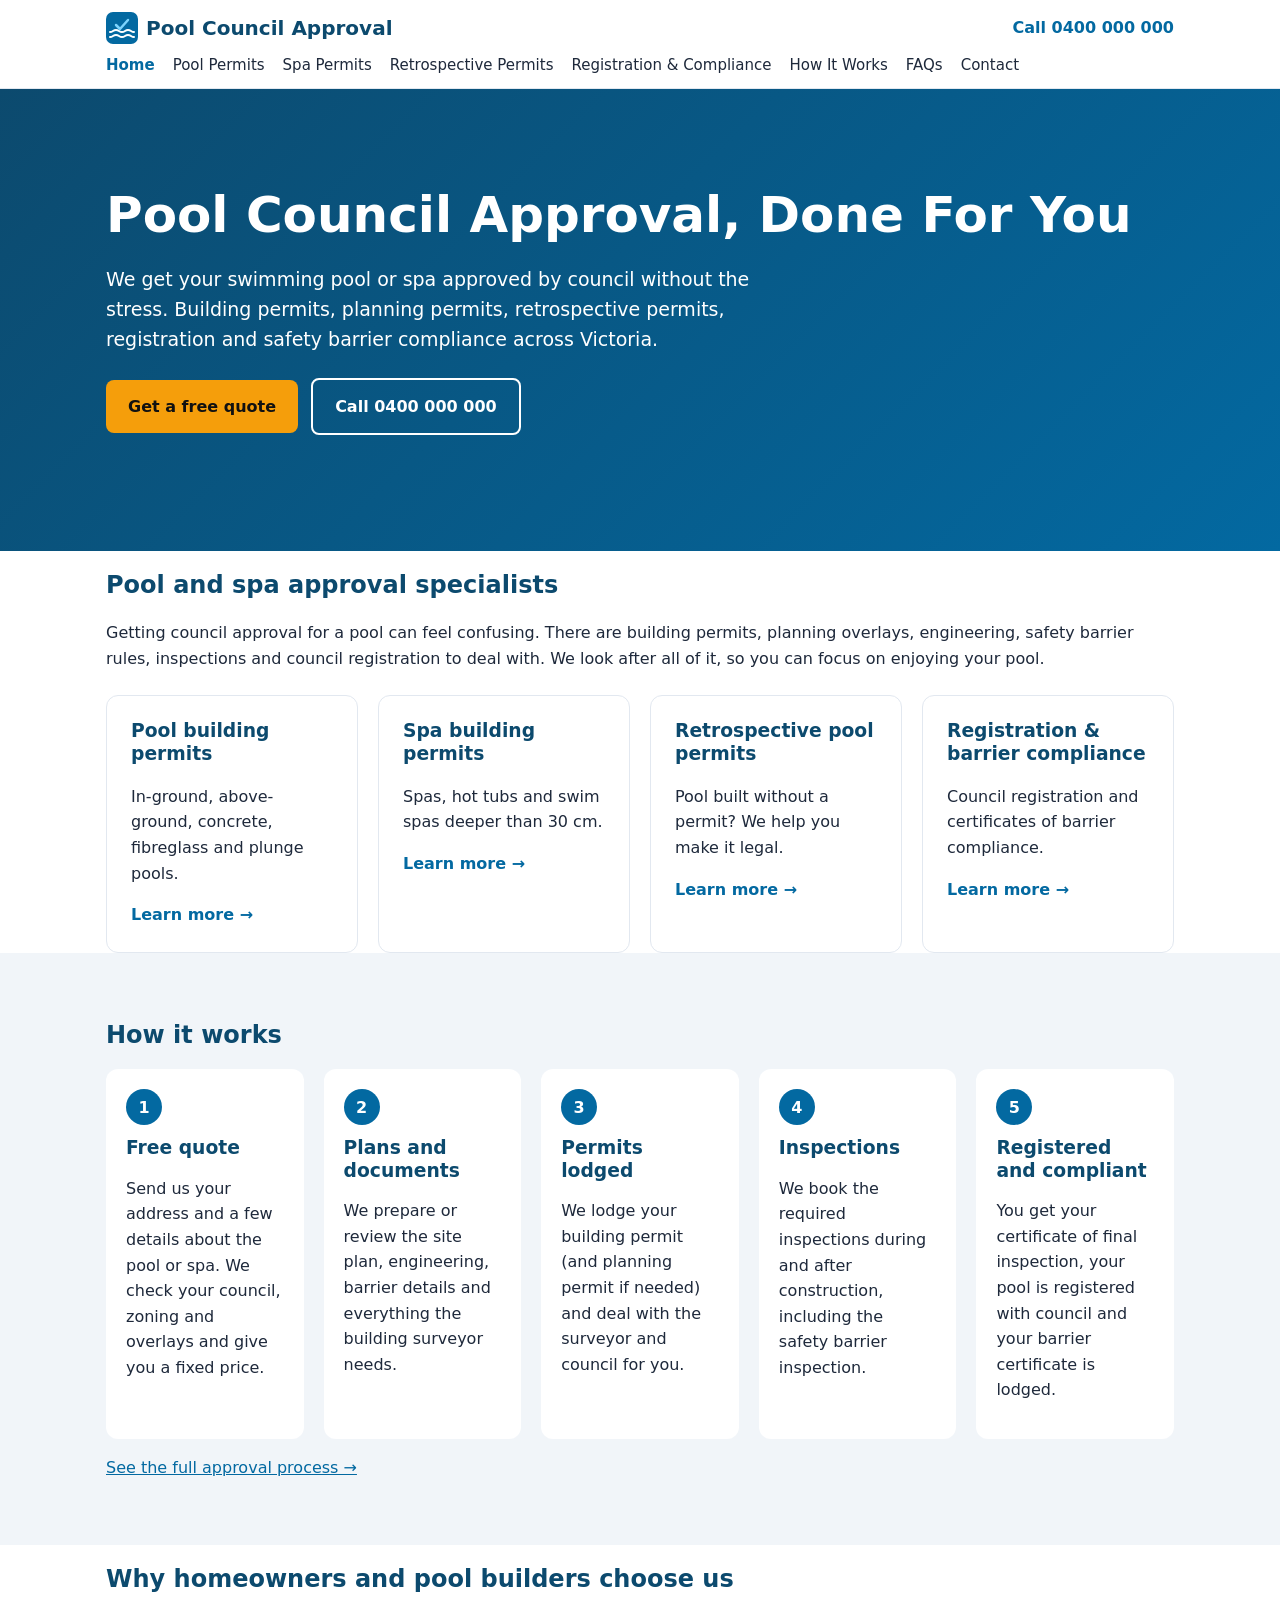
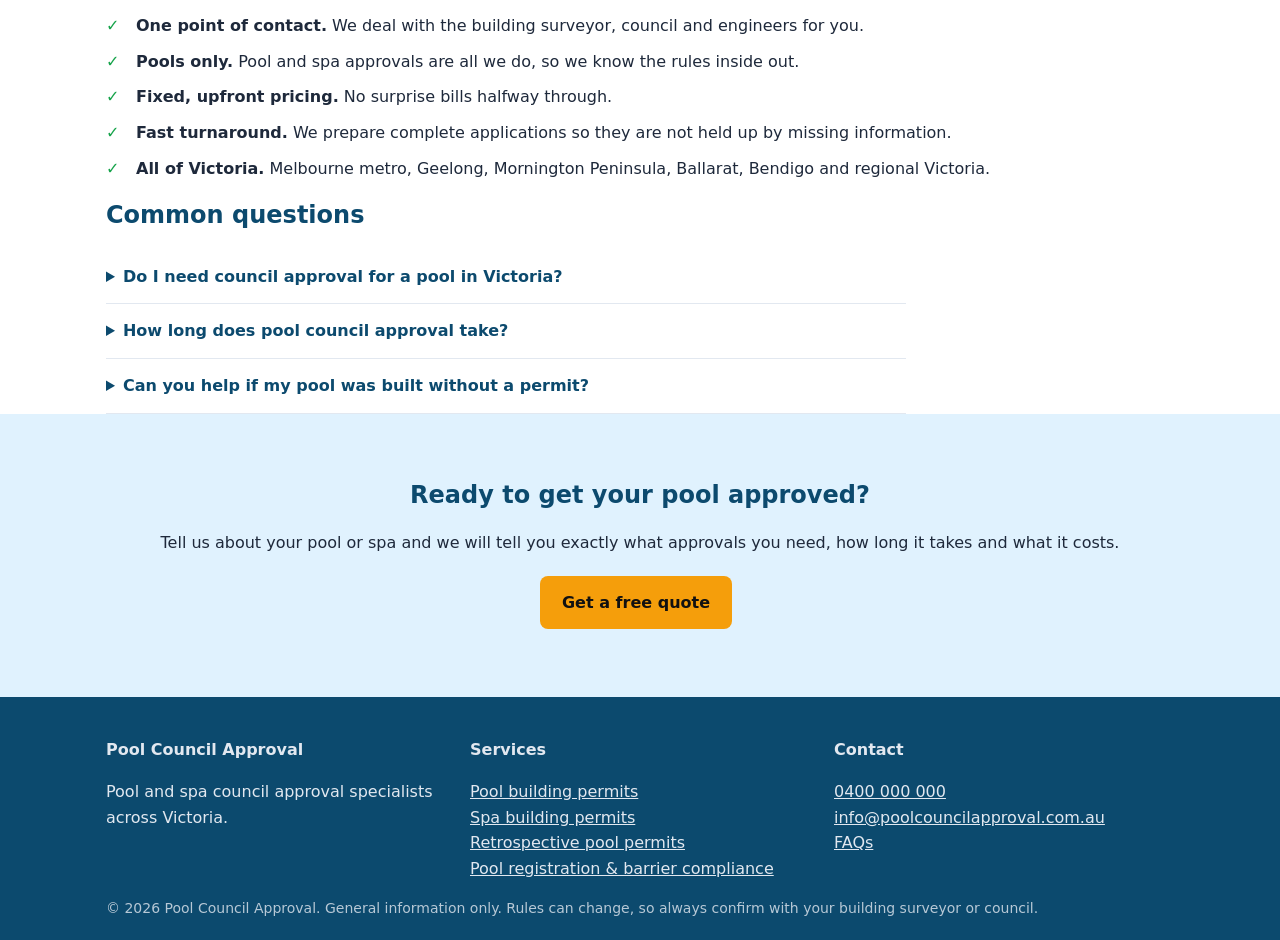
==== index.html @ f93bc1f0 "Add Pool Council Approval website with SEO setup and custom domain Co-Authored-By: Claude Opus 5.5 (" ====
<!doctype html>
<html lang="en-AU">
<head>
<meta charset="utf-8">
<meta name="viewport" content="width=device-width, initial-scale=1">
<title>Pool Council Approval Victoria | Pool &amp; Spa Permits Made Easy</title>
<meta name="description" content="Need council approval for a pool or spa in Victoria? We handle building permits, planning permits, retrospective permits, registration and barrier compliance. Free quote.">
<link rel="canonical" href="https://poolcouncilapproval.com.au/">
<meta property="og:type" content="website">
<meta property="og:site_name" content="Pool Council Approval">
<meta property="og:title" content="Pool Council Approval Victoria | Pool &amp; Spa Permits Made Easy">
<meta property="og:description" content="Need council approval for a pool or spa in Victoria? We handle building permits, planning permits, retrospective permits, registration and barrier compliance. Free quote.">
<meta property="og:url" content="https://poolcouncilapproval.com.au/">
<meta property="og:image" content="https://poolcouncilapproval.com.au/og-image.png">
<meta property="og:locale" content="en_AU">
<meta name="twitter:card" content="summary_large_image">
<link rel="icon" href="/favicon.svg" type="image/svg+xml">
<link rel="stylesheet" href="/styles.css">
<script type="application/ld+json">{"@context": "https://schema.org", "@type": "ProfessionalService", "name": "Pool Council Approval", "url": "https://poolcouncilapproval.com.au/", "logo": "https://poolcouncilapproval.com.au/favicon.svg", "image": "https://poolcouncilapproval.com.au/og-image.png", "telephone": "+61400000000", "email": "info@poolcouncilapproval.com.au", "areaServed": {"@type": "State", "name": "Victoria, Australia"}, "address": {"@type": "PostalAddress", "addressRegion": "VIC", "addressCountry": "AU"}, "description": "Pool and spa council approval specialists. We handle building permits, planning permits, retrospective permits, registration and barrier compliance for Victorian homeowners and pool builders.", "serviceType": ["Pool building permits", "Spa building permits", "Retrospective pool permits", "Pool registration", "Pool barrier compliance"]}</script>
<script type="application/ld+json">{"@context": "https://schema.org", "@type": "FAQPage", "mainEntity": [{"@type": "Question", "name": "Do I need council approval for a pool in Victoria?", "acceptedAnswer": {"@type": "Answer", "text": "Yes. In Victoria a building permit is required for any swimming pool or spa that can hold more than 300 mm (30 cm) of water. This includes above-ground pools, spas and many relocatable pools."}}, {"@type": "Question", "name": "How long does pool council approval take?", "acceptedAnswer": {"@type": "Answer", "text": "A standard pool building permit usually takes a few weeks once all documents are ready. Sites with planning overlays, easements or heritage controls can take longer. We give you a timeline with your quote."}}, {"@type": "Question", "name": "Can you help if my pool was built without a permit?", "acceptedAnswer": {"@type": "Answer", "text": "Yes. We arrange retrospective (after the fact) building permits so your pool can be registered and certified as compliant."}}]}</script>
</head>
<body>
<header class="top">
  <div class="wrap bar">
    <a class="logo" href="/"><img src="/favicon.svg" alt="" width="32" height="32"> Pool Council Approval</a>
    <a class="call" href="tel:+61400000000">Call 0400 000 000</a>
  </div>
  <nav class="wrap menu" aria-label="Main"><ul><li><a href="/" aria-current="page">Home</a></li>
<li><a href="/pool-permits.html">Pool Permits</a></li>
<li><a href="/spa-permits.html">Spa Permits</a></li>
<li><a href="/retrospective-pool-permits.html">Retrospective Permits</a></li>
<li><a href="/pool-registration-compliance.html">Registration &amp; Compliance</a></li>
<li><a href="/how-it-works.html">How It Works</a></li>
<li><a href="/faqs.html">FAQs</a></li>
<li><a href="/contact.html">Contact</a></li></ul></nav>
</header>

<main>
<section class="hero home">
  <div class="wrap">
    <h1>Pool Council Approval, Done For You</h1>
    <p class="lead">We get your swimming pool or spa approved by council without the stress. Building permits, planning permits, retrospective permits, registration and safety barrier compliance across Victoria.</p>
    <p><a class="btn" href="/contact.html">Get a free quote</a> <a class="btn alt" href="tel:+61400000000">Call 0400 000 000</a></p>
  </div>
</section>

<section class="wrap">
  <h2>Pool and spa approval specialists</h2>
  <p>Getting council approval for a pool can feel confusing. There are building permits, planning overlays, engineering, safety barrier rules, inspections and council registration to deal with. We look after all of it, so you can focus on enjoying your pool.</p>
  <div class="cards"><a class="card" href="/pool-permits.html"><h3>Pool building permits</h3><p>In-ground, above-ground, concrete, fibreglass and plunge pools.</p><span>Learn more →</span></a><a class="card" href="/spa-permits.html"><h3>Spa building permits</h3><p>Spas, hot tubs and swim spas deeper than 30 cm.</p><span>Learn more →</span></a><a class="card" href="/retrospective-pool-permits.html"><h3>Retrospective pool permits</h3><p>Pool built without a permit? We help you make it legal.</p><span>Learn more →</span></a><a class="card" href="/pool-registration-compliance.html"><h3>Registration &amp; barrier compliance</h3><p>Council registration and certificates of barrier compliance.</p><span>Learn more →</span></a></div>
</section>
<section class="grey"><div class="wrap">
  <h2>How it works</h2>
  <ol class="steps"><li><h3>Free quote</h3><p>Send us your address and a few details about the pool or spa. We check your council, zoning and overlays and give you a fixed price.</p></li><li><h3>Plans and documents</h3><p>We prepare or review the site plan, engineering, barrier details and everything the building surveyor needs.</p></li><li><h3>Permits lodged</h3><p>We lodge your building permit (and planning permit if needed) and deal with the surveyor and council for you.</p></li><li><h3>Inspections</h3><p>We book the required inspections during and after construction, including the safety barrier inspection.</p></li><li><h3>Registered and compliant</h3><p>You get your certificate of final inspection, your pool is registered with council and your barrier certificate is lodged.</p></li></ol>
  <p><a href="/how-it-works.html">See the full approval process →</a></p>
</div></section>
<section class="wrap why">
  <h2>Why homeowners and pool builders choose us</h2>
  <ul class="ticks">
    <li><strong>One point of contact.</strong> We deal with the building surveyor, council and engineers for you.</li>
    <li><strong>Pools only.</strong> Pool and spa approvals are all we do, so we know the rules inside out.</li>
    <li><strong>Fixed, upfront pricing.</strong> No surprise bills halfway through.</li>
    <li><strong>Fast turnaround.</strong> We prepare complete applications so they are not held up by missing information.</li>
    <li><strong>All of Victoria.</strong> Melbourne metro, Geelong, Mornington Peninsula, Ballarat, Bendigo and regional Victoria.</li>
  </ul>
</section>

<section class="wrap faq"><h2>Common questions</h2><details><summary>Do I need council approval for a pool in Victoria?</summary><p>Yes. In Victoria a building permit is required for any swimming pool or spa that can hold more than 300 mm (30 cm) of water. This includes above-ground pools, spas and many relocatable pools.</p></details><details><summary>How long does pool council approval take?</summary><p>A standard pool building permit usually takes a few weeks once all documents are ready. Sites with planning overlays, easements or heritage controls can take longer. We give you a timeline with your quote.</p></details><details><summary>Can you help if my pool was built without a permit?</summary><p>Yes. We arrange retrospective (after the fact) building permits so your pool can be registered and certified as compliant.</p></details></section>
<section class="cta">
  <div class="wrap">
    <h2>Ready to get your pool approved?</h2>
    <p>Tell us about your pool or spa and we will tell you exactly what approvals you need, how long it takes and what it costs.</p>
    <p><a class="btn" href="/contact.html">Get a free quote</a></p>
  </div>
</section>
</main>
<footer>
  <div class="wrap cols">
    <div><strong>Pool Council Approval</strong><p>Pool and spa council approval specialists across Victoria.</p></div>
    <div><strong>Services</strong><ul>
      <li><a href="/pool-permits.html">Pool building permits</a></li>
      <li><a href="/spa-permits.html">Spa building permits</a></li>
      <li><a href="/retrospective-pool-permits.html">Retrospective pool permits</a></li>
      <li><a href="/pool-registration-compliance.html">Pool registration &amp; barrier compliance</a></li>
    </ul></div>
    <div><strong>Contact</strong><ul>
      <li><a href="tel:+61400000000">0400 000 000</a></li>
      <li><a href="mailto:info@poolcouncilapproval.com.au">info@poolcouncilapproval.com.au</a></li>
      <li><a href="/faqs.html">FAQs</a></li>
    </ul></div>
  </div>
  <p class="wrap small">© 2026 Pool Council Approval. General information only. Rules can change, so always confirm with your building surveyor or council.</p>
</footer>
</body>
</html>
---- styles.css ----
:root { --blue: #0369a1; --dark: #0c4a6e; --light: #e0f2fe; --text: #1e293b; --grey: #f1f5f9; }
* { box-sizing: border-box; }
body { margin: 0; font-family: system-ui, -apple-system, "Segoe UI", Roboto, Arial, sans-serif; color: var(--text); line-height: 1.6; background: #fff; }
a { color: var(--blue); }
h1, h2, h3 { line-height: 1.2; color: var(--dark); }
.wrap { max-width: 1100px; margin: 0 auto; padding: 0 16px; }
section { padding: 48px 0; }
.small { font-size: 14px; opacity: .8; }

.top { background: #fff; border-bottom: 1px solid #e2e8f0; position: sticky; top: 0; z-index: 10; }
.bar { display: flex; justify-content: space-between; align-items: center; padding-top: 12px; padding-bottom: 8px; }
.logo { display: flex; align-items: center; gap: 8px; font-weight: 700; font-size: 20px; color: var(--dark); text-decoration: none; }
.call { font-weight: 700; text-decoration: none; white-space: nowrap; }
.menu ul { list-style: none; margin: 0; padding: 0 0 10px; display: flex; gap: 18px; overflow-x: auto; }
.menu a { text-decoration: none; color: var(--text); font-size: 15px; white-space: nowrap; }
.menu a[aria-current] { color: var(--blue); font-weight: 700; }
.crumbs { font-size: 14px; padding-top: 12px; }

.hero { background: linear-gradient(135deg, var(--dark), var(--blue)); color: #fff; padding: 64px 0; }
.hero.home { padding: 96px 0; }
.hero h1 { color: #fff; font-size: clamp(30px, 5vw, 50px); margin: 0 0 16px; }
.lead { font-size: 19px; max-width: 700px; }
.btn { display: inline-block; background: #f59e0b; color: #111; font-weight: 700; padding: 14px 22px; border-radius: 8px; text-decoration: none; border: 0; font-size: 16px; cursor: pointer; margin: 4px 8px 4px 0; }
.btn.alt { background: transparent; color: #fff; border: 2px solid #fff; }

.cards { display: grid; grid-template-columns: repeat(auto-fit, minmax(230px, 1fr)); gap: 20px; margin-top: 24px; }
.card { display: block; padding: 24px; border: 1px solid #e2e8f0; border-radius: 12px; text-decoration: none; color: var(--text); transition: box-shadow .2s; }
.card:hover { box-shadow: 0 8px 24px rgba(0,0,0,.08); }
.card h3 { margin-top: 0; }
.card span { color: var(--blue); font-weight: 700; }

.grey { background: var(--grey); }
.steps { counter-reset: s; list-style: none; padding: 0; display: grid; grid-template-columns: repeat(auto-fit, minmax(190px, 1fr)); gap: 20px; }
.steps li { counter-increment: s; background: #fff; border-radius: 12px; padding: 20px; }
.steps li::before { content: counter(s); display: inline-grid; place-items: center; width: 36px; height: 36px; border-radius: 50%; background: var(--blue); color: #fff; font-weight: 700; }
.steps h3 { margin: 12px 0 6px; }

.prose { max-width: 800px; }
.ticks { list-style: none; padding: 0; }
.ticks li { padding-left: 30px; position: relative; margin-bottom: 10px; }
.ticks li::before { content: "✓"; position: absolute; left: 0; color: #16a34a; font-weight: 700; }

.faq details { border-bottom: 1px solid #e2e8f0; padding: 14px 0; max-width: 800px; }
.faq summary { font-weight: 700; cursor: pointer; color: var(--dark); }

.cta { background: var(--light); text-align: center; }

.form { display: grid; gap: 14px; max-width: 560px; }
.form label { display: grid; gap: 4px; font-weight: 600; }
.form input, .form select, .form textarea { font: inherit; padding: 10px 12px; border: 1px solid #cbd5e1; border-radius: 8px; width: 100%; }

footer { background: var(--dark); color: #e2e8f0; padding: 40px 0 20px; }
footer a { color: #e2e8f0; }
footer ul { list-style: none; padding: 0; }
.cols { display: grid; grid-template-columns: repeat(auto-fit, minmax(220px, 1fr)); gap: 24px; }

@media (max-width: 600px) {
  .call { display: none; }
  .hero, .hero.home { padding: 48px 0; }
  section { padding: 36px 0; }
}
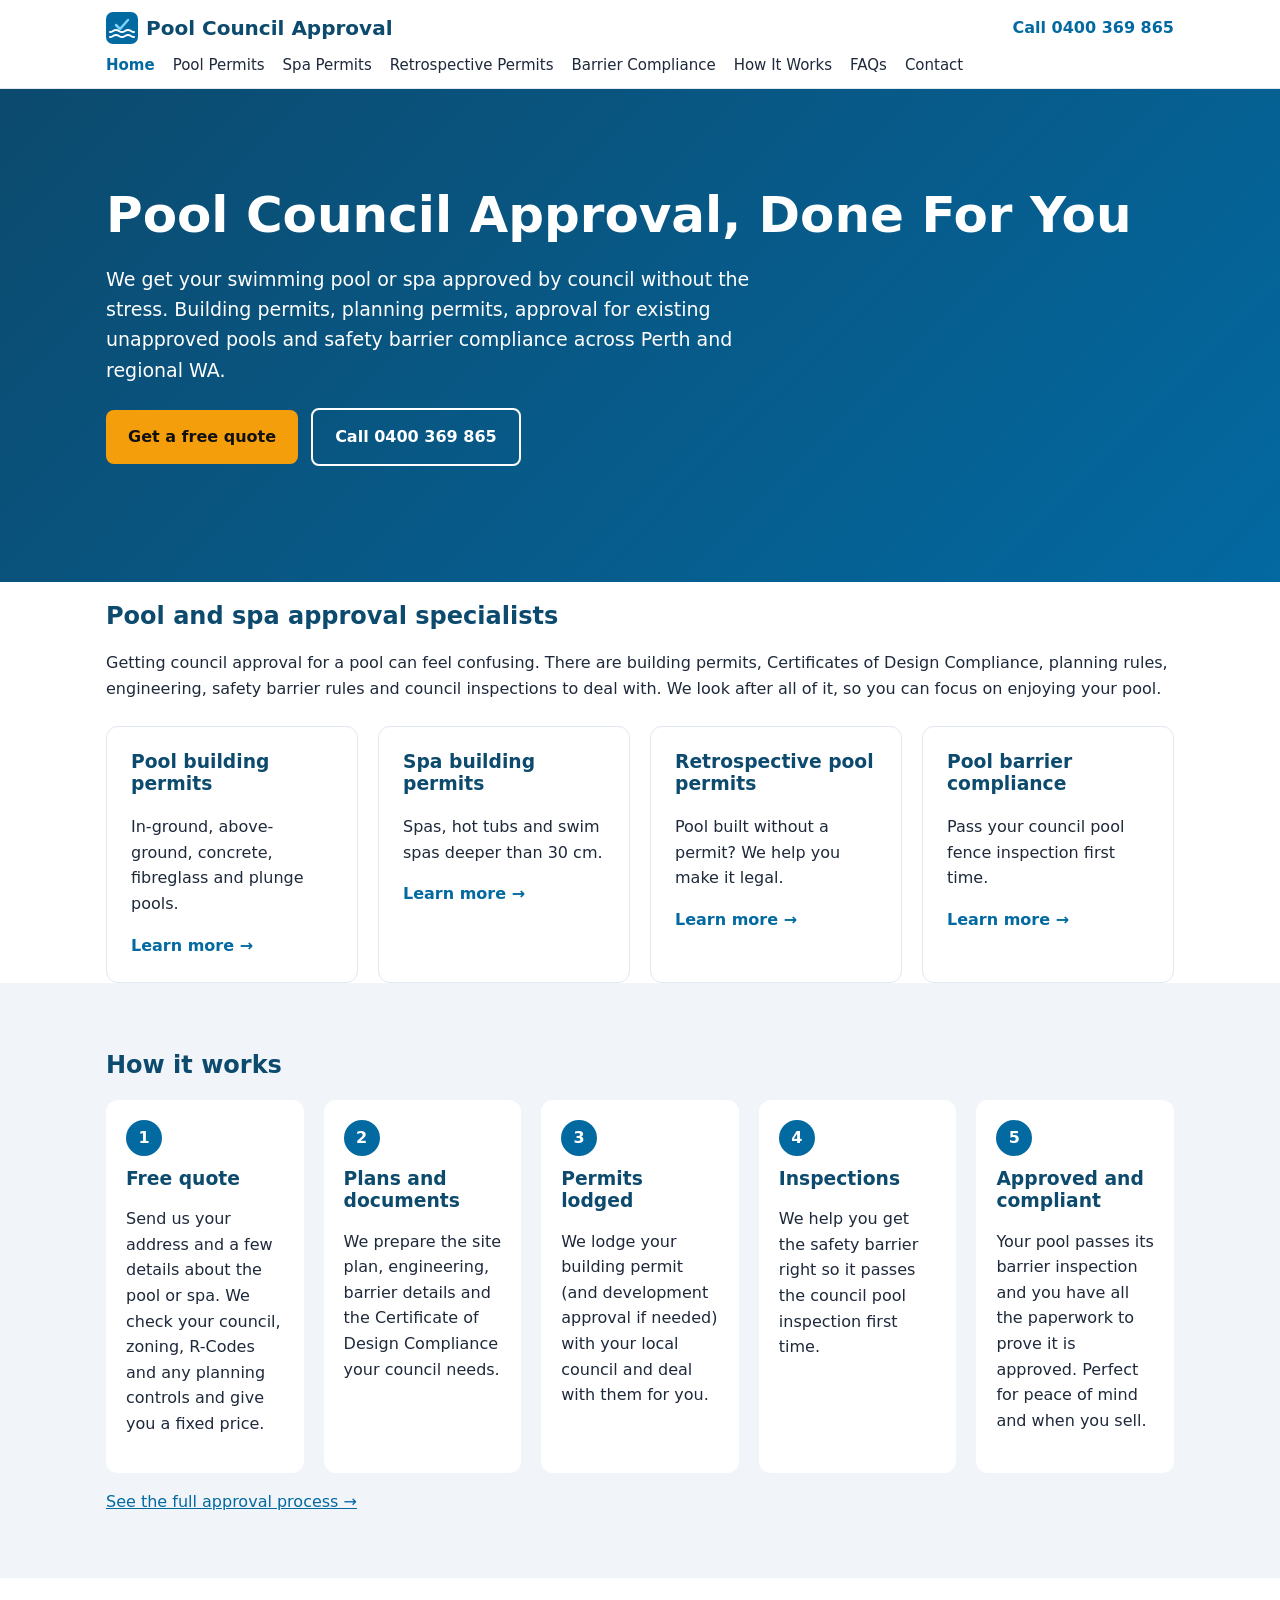
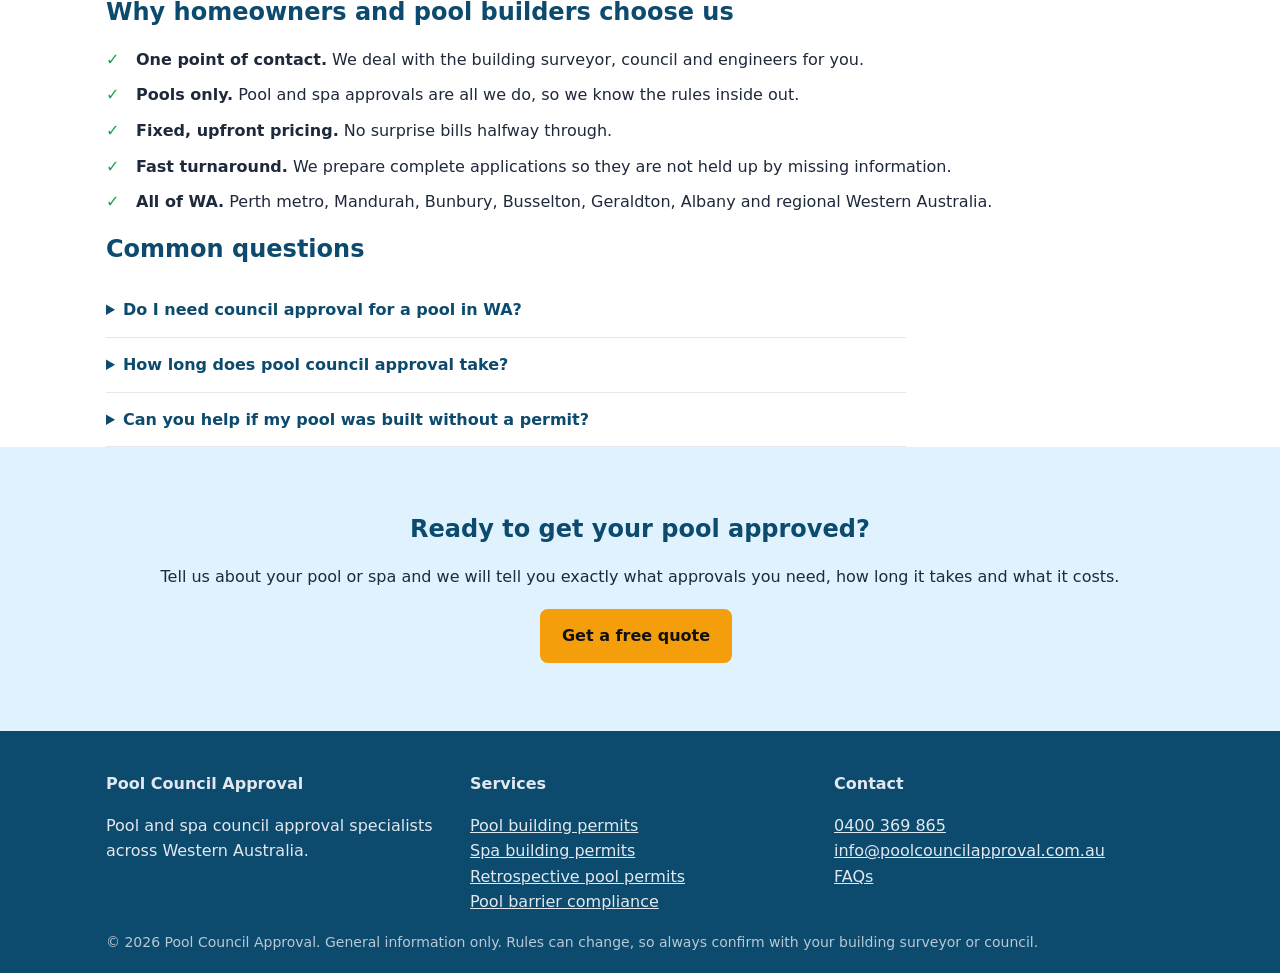
==== commit a54a6d6b: "Switch site to Western Australian pool rules and add real phone number Co-Authored-By: Claude Opus 5" ====
--- a/index.html
+++ b/index.html
@@ -3,33 +3,33 @@
 <head>
 <meta charset="utf-8">
 <meta name="viewport" content="width=device-width, initial-scale=1">
-<title>Pool Council Approval Victoria | Pool &amp; Spa Permits Made Easy</title>
-<meta name="description" content="Need council approval for a pool or spa in Victoria? We handle building permits, planning permits, retrospective permits, registration and barrier compliance. Free quote.">
+<title>Pool Council Approval Perth &amp; WA | Pool &amp; Spa Permits Made Easy</title>
+<meta name="description" content="Need council approval for a pool or spa in WA? We handle building permits, planning permits, unapproved pools and barrier compliance. Free quote.">
 <link rel="canonical" href="https://poolcouncilapproval.com.au/">
 <meta property="og:type" content="website">
 <meta property="og:site_name" content="Pool Council Approval">
-<meta property="og:title" content="Pool Council Approval Victoria | Pool &amp; Spa Permits Made Easy">
-<meta property="og:description" content="Need council approval for a pool or spa in Victoria? We handle building permits, planning permits, retrospective permits, registration and barrier compliance. Free quote.">
+<meta property="og:title" content="Pool Council Approval Perth &amp; WA | Pool &amp; Spa Permits Made Easy">
+<meta property="og:description" content="Need council approval for a pool or spa in WA? We handle building permits, planning permits, unapproved pools and barrier compliance. Free quote.">
 <meta property="og:url" content="https://poolcouncilapproval.com.au/">
 <meta property="og:image" content="https://poolcouncilapproval.com.au/og-image.png">
 <meta property="og:locale" content="en_AU">
 <meta name="twitter:card" content="summary_large_image">
 <link rel="icon" href="/favicon.svg" type="image/svg+xml">
 <link rel="stylesheet" href="/styles.css">
-<script type="application/ld+json">{"@context": "https://schema.org", "@type": "ProfessionalService", "name": "Pool Council Approval", "url": "https://poolcouncilapproval.com.au/", "logo": "https://poolcouncilapproval.com.au/favicon.svg", "image": "https://poolcouncilapproval.com.au/og-image.png", "telephone": "+61400000000", "email": "info@poolcouncilapproval.com.au", "areaServed": {"@type": "State", "name": "Victoria, Australia"}, "address": {"@type": "PostalAddress", "addressRegion": "VIC", "addressCountry": "AU"}, "description": "Pool and spa council approval specialists. We handle building permits, planning permits, retrospective permits, registration and barrier compliance for Victorian homeowners and pool builders.", "serviceType": ["Pool building permits", "Spa building permits", "Retrospective pool permits", "Pool registration", "Pool barrier compliance"]}</script>
-<script type="application/ld+json">{"@context": "https://schema.org", "@type": "FAQPage", "mainEntity": [{"@type": "Question", "name": "Do I need council approval for a pool in Victoria?", "acceptedAnswer": {"@type": "Answer", "text": "Yes. In Victoria a building permit is required for any swimming pool or spa that can hold more than 300 mm (30 cm) of water. This includes above-ground pools, spas and many relocatable pools."}}, {"@type": "Question", "name": "How long does pool council approval take?", "acceptedAnswer": {"@type": "Answer", "text": "A standard pool building permit usually takes a few weeks once all documents are ready. Sites with planning overlays, easements or heritage controls can take longer. We give you a timeline with your quote."}}, {"@type": "Question", "name": "Can you help if my pool was built without a permit?", "acceptedAnswer": {"@type": "Answer", "text": "Yes. We arrange retrospective (after the fact) building permits so your pool can be registered and certified as compliant."}}]}</script>
+<script type="application/ld+json">{"@context": "https://schema.org", "@type": "ProfessionalService", "name": "Pool Council Approval", "url": "https://poolcouncilapproval.com.au/", "logo": "https://poolcouncilapproval.com.au/favicon.svg", "image": "https://poolcouncilapproval.com.au/og-image.png", "telephone": "+61400369865", "email": "info@poolcouncilapproval.com.au", "areaServed": {"@type": "State", "name": "Western Australia"}, "address": {"@type": "PostalAddress", "addressRegion": "WA", "addressCountry": "AU"}, "description": "Pool and spa council approval specialists. We handle building permits, planning permits, building approval certificates for unapproved pools, and barrier compliance for WA homeowners and pool builders.", "serviceType": ["Pool building permits", "Spa building permits", "Retrospective pool permits", "Building approval certificates", "Pool barrier compliance"]}</script>
+<script type="application/ld+json">{"@context": "https://schema.org", "@type": "FAQPage", "mainEntity": [{"@type": "Question", "name": "Do I need council approval for a pool in WA?", "acceptedAnswer": {"@type": "Answer", "text": "Yes. In Western Australia you need a building permit from your local council for any swimming pool or spa that can hold more than 300 mm (30 cm) of water. This includes above-ground pools, spas and many portable pools."}}, {"@type": "Question", "name": "How long does pool council approval take?", "acceptedAnswer": {"@type": "Answer", "text": "A standard pool building permit usually takes a few weeks once all documents are ready. Sites with planning overlays, easements or heritage controls can take longer. We give you a timeline with your quote."}}, {"@type": "Question", "name": "Can you help if my pool was built without a permit?", "acceptedAnswer": {"@type": "Answer", "text": "Yes. In WA this is done with a Building Approval Certificate, which approves work that was built without a permit. We handle the whole process."}}]}</script>
 </head>
 <body>
 <header class="top">
   <div class="wrap bar">
     <a class="logo" href="/"><img src="/favicon.svg" alt="" width="32" height="32"> Pool Council Approval</a>
-    <a class="call" href="tel:+61400000000">Call 0400 000 000</a>
+    <a class="call" href="tel:+61400369865">Call 0400 369 865</a>
   </div>
   <nav class="wrap menu" aria-label="Main"><ul><li><a href="/" aria-current="page">Home</a></li>
 <li><a href="/pool-permits.html">Pool Permits</a></li>
 <li><a href="/spa-permits.html">Spa Permits</a></li>
 <li><a href="/retrospective-pool-permits.html">Retrospective Permits</a></li>
-<li><a href="/pool-registration-compliance.html">Registration &amp; Compliance</a></li>
+<li><a href="/pool-barrier-compliance.html">Barrier Compliance</a></li>
 <li><a href="/how-it-works.html">How It Works</a></li>
 <li><a href="/faqs.html">FAQs</a></li>
 <li><a href="/contact.html">Contact</a></li></ul></nav>
@@ -39,19 +39,19 @@
 <section class="hero home">
   <div class="wrap">
     <h1>Pool Council Approval, Done For You</h1>
-    <p class="lead">We get your swimming pool or spa approved by council without the stress. Building permits, planning permits, retrospective permits, registration and safety barrier compliance across Victoria.</p>
-    <p><a class="btn" href="/contact.html">Get a free quote</a> <a class="btn alt" href="tel:+61400000000">Call 0400 000 000</a></p>
+    <p class="lead">We get your swimming pool or spa approved by council without the stress. Building permits, planning permits, approval for existing unapproved pools and safety barrier compliance across Perth and regional WA.</p>
+    <p><a class="btn" href="/contact.html">Get a free quote</a> <a class="btn alt" href="tel:+61400369865">Call 0400 369 865</a></p>
   </div>
 </section>
 
 <section class="wrap">
   <h2>Pool and spa approval specialists</h2>
-  <p>Getting council approval for a pool can feel confusing. There are building permits, planning overlays, engineering, safety barrier rules, inspections and council registration to deal with. We look after all of it, so you can focus on enjoying your pool.</p>
-  <div class="cards"><a class="card" href="/pool-permits.html"><h3>Pool building permits</h3><p>In-ground, above-ground, concrete, fibreglass and plunge pools.</p><span>Learn more →</span></a><a class="card" href="/spa-permits.html"><h3>Spa building permits</h3><p>Spas, hot tubs and swim spas deeper than 30 cm.</p><span>Learn more →</span></a><a class="card" href="/retrospective-pool-permits.html"><h3>Retrospective pool permits</h3><p>Pool built without a permit? We help you make it legal.</p><span>Learn more →</span></a><a class="card" href="/pool-registration-compliance.html"><h3>Registration &amp; barrier compliance</h3><p>Council registration and certificates of barrier compliance.</p><span>Learn more →</span></a></div>
+  <p>Getting council approval for a pool can feel confusing. There are building permits, Certificates of Design Compliance, planning rules, engineering, safety barrier rules and council inspections to deal with. We look after all of it, so you can focus on enjoying your pool.</p>
+  <div class="cards"><a class="card" href="/pool-permits.html"><h3>Pool building permits</h3><p>In-ground, above-ground, concrete, fibreglass and plunge pools.</p><span>Learn more →</span></a><a class="card" href="/spa-permits.html"><h3>Spa building permits</h3><p>Spas, hot tubs and swim spas deeper than 30 cm.</p><span>Learn more →</span></a><a class="card" href="/retrospective-pool-permits.html"><h3>Retrospective pool permits</h3><p>Pool built without a permit? We help you make it legal.</p><span>Learn more →</span></a><a class="card" href="/pool-barrier-compliance.html"><h3>Pool barrier compliance</h3><p>Pass your council pool fence inspection first time.</p><span>Learn more →</span></a></div>
 </section>
 <section class="grey"><div class="wrap">
   <h2>How it works</h2>
-  <ol class="steps"><li><h3>Free quote</h3><p>Send us your address and a few details about the pool or spa. We check your council, zoning and overlays and give you a fixed price.</p></li><li><h3>Plans and documents</h3><p>We prepare or review the site plan, engineering, barrier details and everything the building surveyor needs.</p></li><li><h3>Permits lodged</h3><p>We lodge your building permit (and planning permit if needed) and deal with the surveyor and council for you.</p></li><li><h3>Inspections</h3><p>We book the required inspections during and after construction, including the safety barrier inspection.</p></li><li><h3>Registered and compliant</h3><p>You get your certificate of final inspection, your pool is registered with council and your barrier certificate is lodged.</p></li></ol>
+  <ol class="steps"><li><h3>Free quote</h3><p>Send us your address and a few details about the pool or spa. We check your council, zoning, R-Codes and any planning controls and give you a fixed price.</p></li><li><h3>Plans and documents</h3><p>We prepare the site plan, engineering, barrier details and the Certificate of Design Compliance your council needs.</p></li><li><h3>Permits lodged</h3><p>We lodge your building permit (and development approval if needed) with your local council and deal with them for you.</p></li><li><h3>Inspections</h3><p>We help you get the safety barrier right so it passes the council pool inspection first time.</p></li><li><h3>Approved and compliant</h3><p>Your pool passes its barrier inspection and you have all the paperwork to prove it is approved. Perfect for peace of mind and when you sell.</p></li></ol>
   <p><a href="/how-it-works.html">See the full approval process →</a></p>
 </div></section>
 <section class="wrap why">
@@ -61,11 +61,11 @@
     <li><strong>Pools only.</strong> Pool and spa approvals are all we do, so we know the rules inside out.</li>
     <li><strong>Fixed, upfront pricing.</strong> No surprise bills halfway through.</li>
     <li><strong>Fast turnaround.</strong> We prepare complete applications so they are not held up by missing information.</li>
-    <li><strong>All of Victoria.</strong> Melbourne metro, Geelong, Mornington Peninsula, Ballarat, Bendigo and regional Victoria.</li>
+    <li><strong>All of WA.</strong> Perth metro, Mandurah, Bunbury, Busselton, Geraldton, Albany and regional Western Australia.</li>
   </ul>
 </section>
 
-<section class="wrap faq"><h2>Common questions</h2><details><summary>Do I need council approval for a pool in Victoria?</summary><p>Yes. In Victoria a building permit is required for any swimming pool or spa that can hold more than 300 mm (30 cm) of water. This includes above-ground pools, spas and many relocatable pools.</p></details><details><summary>How long does pool council approval take?</summary><p>A standard pool building permit usually takes a few weeks once all documents are ready. Sites with planning overlays, easements or heritage controls can take longer. We give you a timeline with your quote.</p></details><details><summary>Can you help if my pool was built without a permit?</summary><p>Yes. We arrange retrospective (after the fact) building permits so your pool can be registered and certified as compliant.</p></details></section>
+<section class="wrap faq"><h2>Common questions</h2><details><summary>Do I need council approval for a pool in WA?</summary><p>Yes. In Western Australia you need a building permit from your local council for any swimming pool or spa that can hold more than 300 mm (30 cm) of water. This includes above-ground pools, spas and many portable pools.</p></details><details><summary>How long does pool council approval take?</summary><p>A standard pool building permit usually takes a few weeks once all documents are ready. Sites with planning overlays, easements or heritage controls can take longer. We give you a timeline with your quote.</p></details><details><summary>Can you help if my pool was built without a permit?</summary><p>Yes. In WA this is done with a Building Approval Certificate, which approves work that was built without a permit. We handle the whole process.</p></details></section>
 <section class="cta">
   <div class="wrap">
     <h2>Ready to get your pool approved?</h2>
@@ -76,15 +76,15 @@
 </main>
 <footer>
   <div class="wrap cols">
-    <div><strong>Pool Council Approval</strong><p>Pool and spa council approval specialists across Victoria.</p></div>
+    <div><strong>Pool Council Approval</strong><p>Pool and spa council approval specialists across Western Australia.</p></div>
     <div><strong>Services</strong><ul>
       <li><a href="/pool-permits.html">Pool building permits</a></li>
       <li><a href="/spa-permits.html">Spa building permits</a></li>
       <li><a href="/retrospective-pool-permits.html">Retrospective pool permits</a></li>
-      <li><a href="/pool-registration-compliance.html">Pool registration &amp; barrier compliance</a></li>
+      <li><a href="/pool-barrier-compliance.html">Pool barrier compliance</a></li>
     </ul></div>
     <div><strong>Contact</strong><ul>
-      <li><a href="tel:+61400000000">0400 000 000</a></li>
+      <li><a href="tel:+61400369865">0400 369 865</a></li>
       <li><a href="mailto:info@poolcouncilapproval.com.au">info@poolcouncilapproval.com.au</a></li>
       <li><a href="/faqs.html">FAQs</a></li>
     </ul></div>
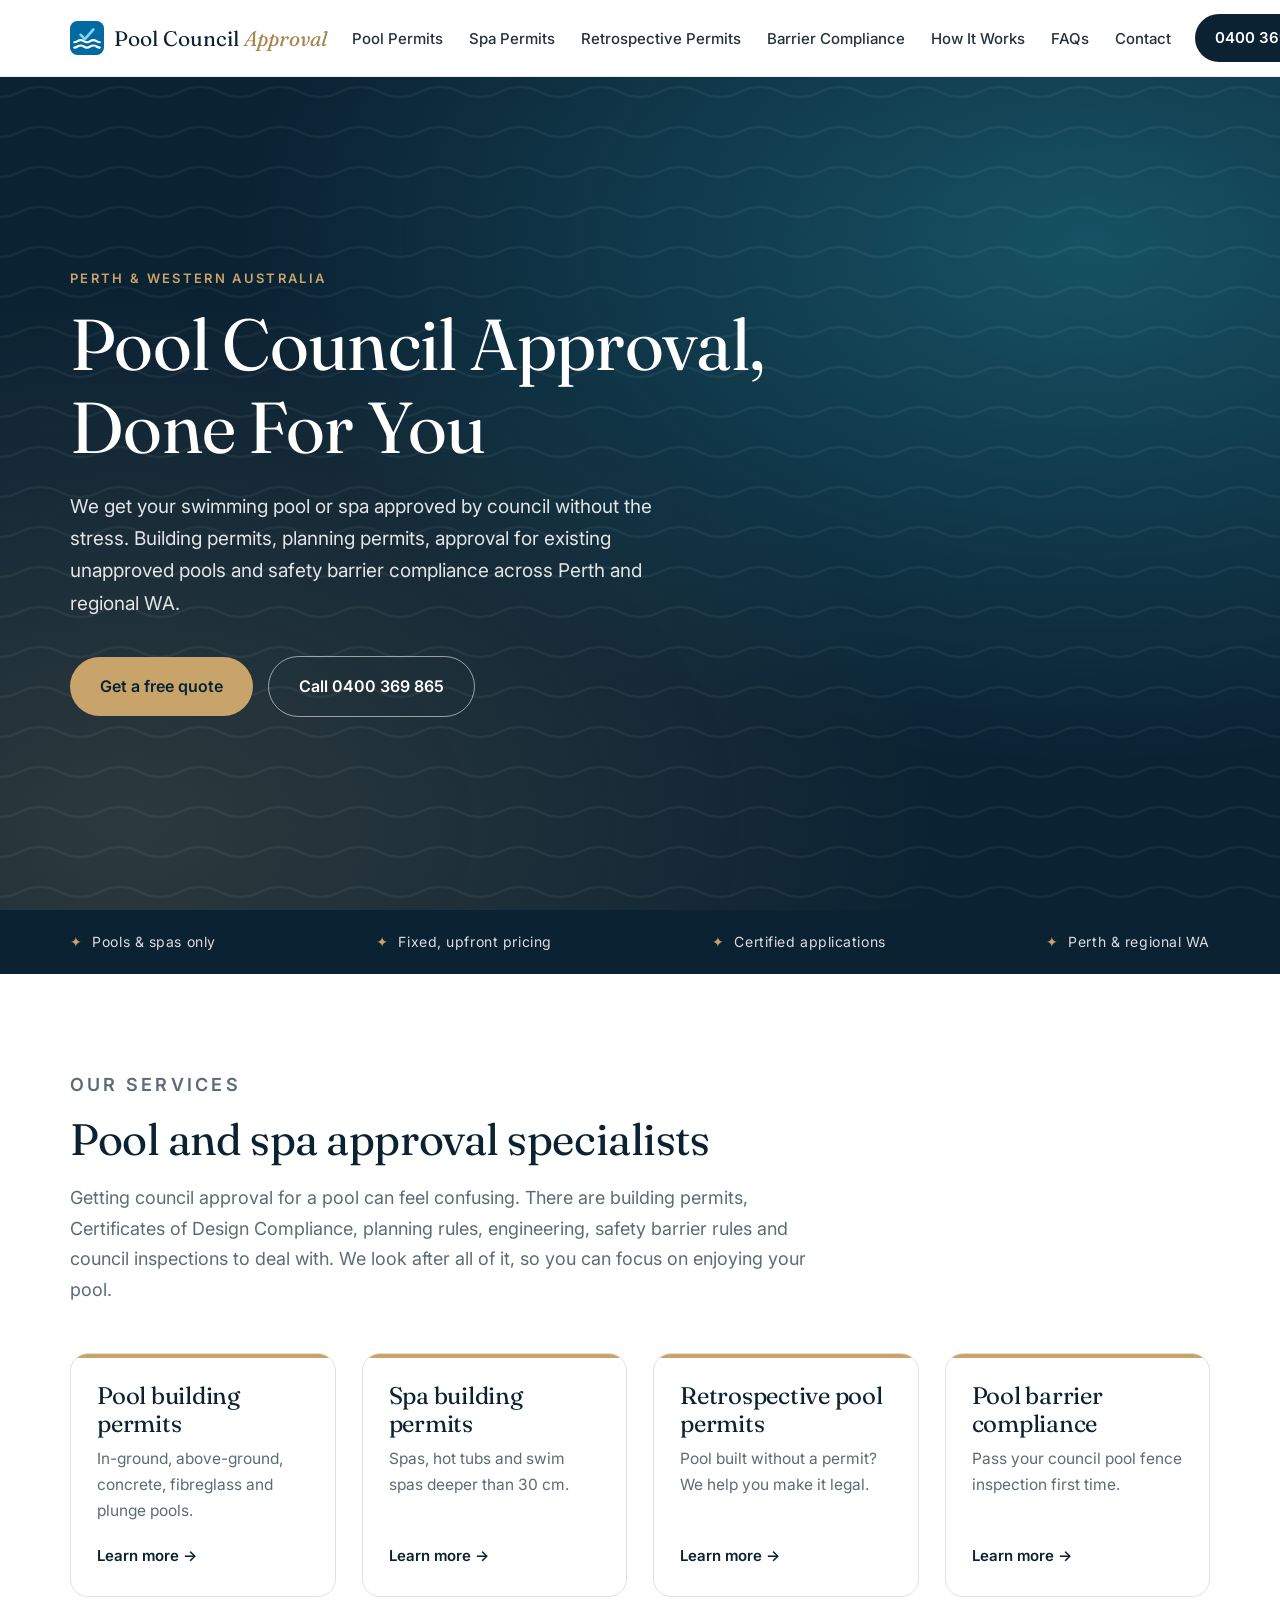
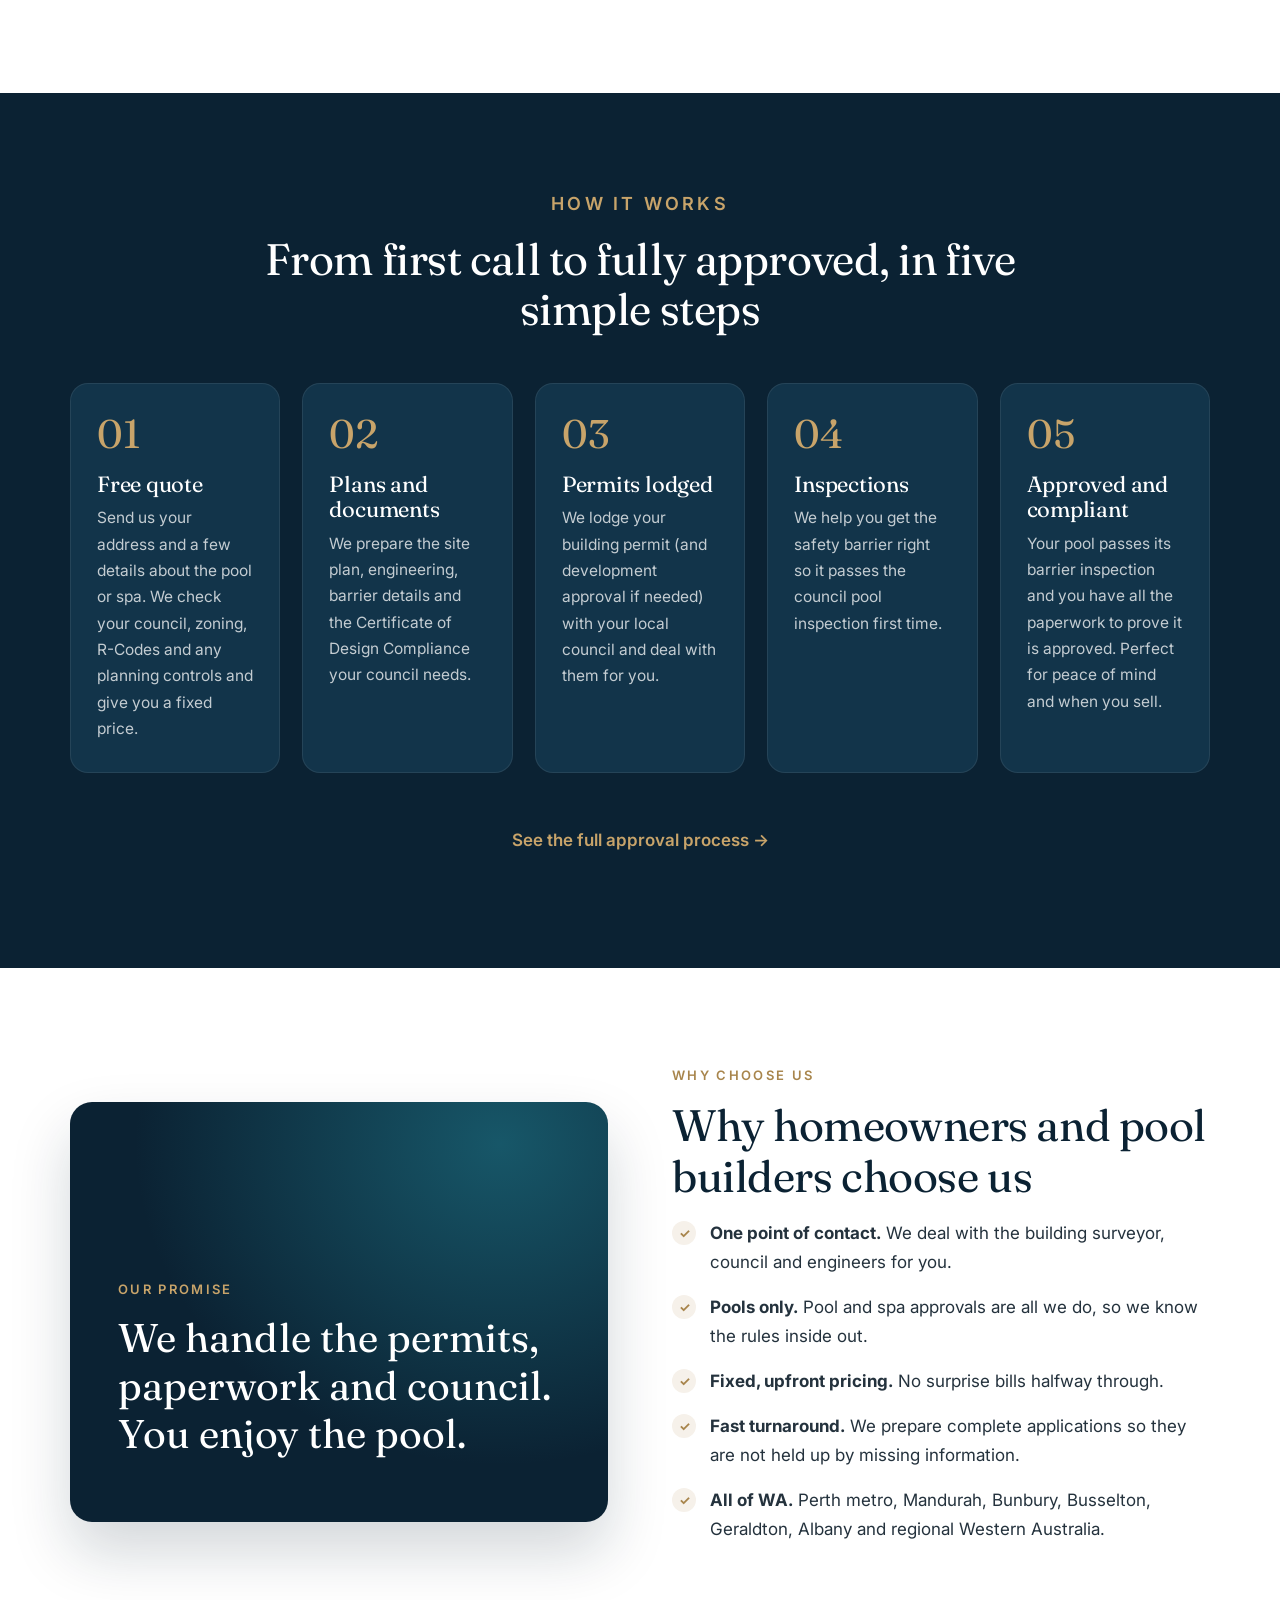
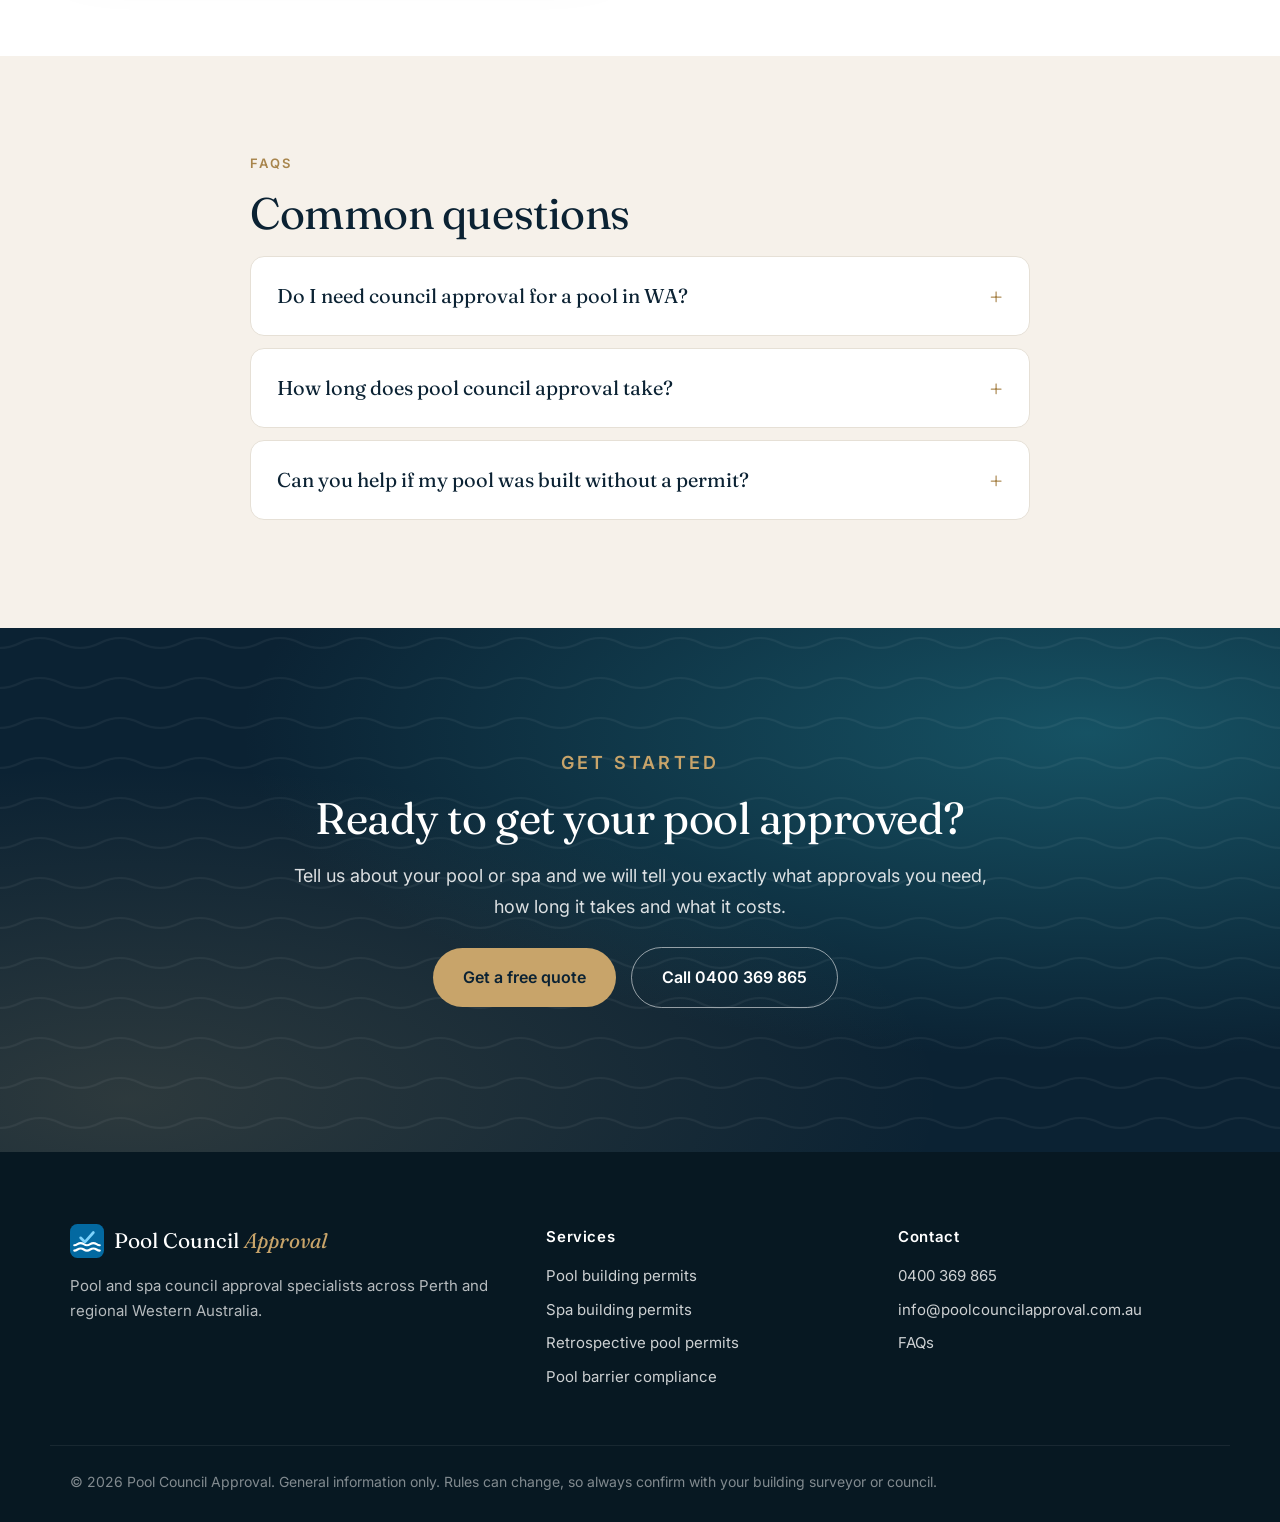
==== commit 5bec84c0: "Premium redesign: new fonts, navy and gold palette, richer hero, service cards and quote box Photos " ====
--- a/index.html
+++ b/index.html
@@ -15,17 +15,18 @@
 <meta property="og:locale" content="en_AU">
 <meta name="twitter:card" content="summary_large_image">
 <link rel="icon" href="/favicon.svg" type="image/svg+xml">
+<link rel="preconnect" href="https://fonts.googleapis.com">
+<link rel="preconnect" href="https://fonts.gstatic.com" crossorigin>
+<link rel="stylesheet" href="https://fonts.googleapis.com/css2?family=Fraunces:opsz,wght@9..144,400;9..144,600&family=Inter:wght@400;500;600&display=swap">
 <link rel="stylesheet" href="/styles.css">
 <script type="application/ld+json">{"@context": "https://schema.org", "@type": "ProfessionalService", "name": "Pool Council Approval", "url": "https://poolcouncilapproval.com.au/", "logo": "https://poolcouncilapproval.com.au/favicon.svg", "image": "https://poolcouncilapproval.com.au/og-image.png", "telephone": "+61400369865", "email": "info@poolcouncilapproval.com.au", "areaServed": {"@type": "State", "name": "Western Australia"}, "address": {"@type": "PostalAddress", "addressRegion": "WA", "addressCountry": "AU"}, "description": "Pool and spa council approval specialists. We handle building permits, planning permits, building approval certificates for unapproved pools, and barrier compliance for WA homeowners and pool builders.", "serviceType": ["Pool building permits", "Spa building permits", "Retrospective pool permits", "Building approval certificates", "Pool barrier compliance"]}</script>
 <script type="application/ld+json">{"@context": "https://schema.org", "@type": "FAQPage", "mainEntity": [{"@type": "Question", "name": "Do I need council approval for a pool in WA?", "acceptedAnswer": {"@type": "Answer", "text": "Yes. In Western Australia you need a building permit from your local council for any swimming pool or spa that can hold more than 300 mm (30 cm) of water. This includes above-ground pools, spas and many portable pools."}}, {"@type": "Question", "name": "How long does pool council approval take?", "acceptedAnswer": {"@type": "Answer", "text": "A standard pool building permit usually takes a few weeks once all documents are ready. Sites with planning overlays, easements or heritage controls can take longer. We give you a timeline with your quote."}}, {"@type": "Question", "name": "Can you help if my pool was built without a permit?", "acceptedAnswer": {"@type": "Answer", "text": "Yes. In WA this is done with a Building Approval Certificate, which approves work that was built without a permit. We handle the whole process."}}]}</script>
 </head>
-<body>
+<body class="no-photos">
 <header class="top">
   <div class="wrap bar">
-    <a class="logo" href="/"><img src="/favicon.svg" alt="" width="32" height="32"> Pool Council Approval</a>
-    <a class="call" href="tel:+61400369865">Call 0400 369 865</a>
-  </div>
-  <nav class="wrap menu" aria-label="Main"><ul><li><a href="/" aria-current="page">Home</a></li>
+    <a class="logo" href="/"><img src="/favicon.svg" alt="" width="34" height="34"><span>Pool Council<em>Approval</em></span></a>
+    <nav class="menu" aria-label="Main"><ul><li><a href="/" aria-current="page">Home</a></li>
 <li><a href="/pool-permits.html">Pool Permits</a></li>
 <li><a href="/spa-permits.html">Spa Permits</a></li>
 <li><a href="/retrospective-pool-permits.html">Retrospective Permits</a></li>
@@ -33,28 +34,43 @@
 <li><a href="/how-it-works.html">How It Works</a></li>
 <li><a href="/faqs.html">FAQs</a></li>
 <li><a href="/contact.html">Contact</a></li></ul></nav>
+    <a class="call" href="tel:+61400369865">0400 369 865</a>
+  </div>
 </header>
-
 <main>
 <section class="hero home">
-  <div class="wrap">
+  <div class="wrap hero-inner">
+    
+    <p class="eyebrow light">Perth &amp; Western Australia</p>
     <h1>Pool Council Approval, Done For You</h1>
     <p class="lead">We get your swimming pool or spa approved by council without the stress. Building permits, planning permits, approval for existing unapproved pools and safety barrier compliance across Perth and regional WA.</p>
-    <p><a class="btn" href="/contact.html">Get a free quote</a> <a class="btn alt" href="tel:+61400369865">Call 0400 369 865</a></p>
+    <p class="hero-btns"><a class="btn" href="/contact.html">Get a free quote</a> <a class="btn ghost" href="tel:+61400369865">Call 0400 369 865</a></p>
   </div>
 </section>
+<div class="trust"><div class="wrap">
+  <span>Pools &amp; spas only</span><span>Fixed, upfront pricing</span><span>Certified applications</span><span>Perth &amp; regional WA</span>
+</div></div>
 
 <section class="wrap">
-  <h2>Pool and spa approval specialists</h2>
-  <p>Getting council approval for a pool can feel confusing. There are building permits, Certificates of Design Compliance, planning rules, engineering, safety barrier rules and council inspections to deal with. We look after all of it, so you can focus on enjoying your pool.</p>
-  <div class="cards"><a class="card" href="/pool-permits.html"><h3>Pool building permits</h3><p>In-ground, above-ground, concrete, fibreglass and plunge pools.</p><span>Learn more →</span></a><a class="card" href="/spa-permits.html"><h3>Spa building permits</h3><p>Spas, hot tubs and swim spas deeper than 30 cm.</p><span>Learn more →</span></a><a class="card" href="/retrospective-pool-permits.html"><h3>Retrospective pool permits</h3><p>Pool built without a permit? We help you make it legal.</p><span>Learn more →</span></a><a class="card" href="/pool-barrier-compliance.html"><h3>Pool barrier compliance</h3><p>Pass your council pool fence inspection first time.</p><span>Learn more →</span></a></div>
+  <div class="intro">
+    <p class="eyebrow">Our services</p>
+    <h2>Pool and spa approval specialists</h2>
+    <p>Getting council approval for a pool can feel confusing. There are building permits, Certificates of Design Compliance, planning rules, engineering, safety barrier rules and council inspections to deal with. We look after all of it, so you can focus on enjoying your pool.</p>
+  </div>
+  <div class="cards"><a class="card" href="/pool-permits.html"><div><h3>Pool building permits</h3><p>In-ground, above-ground, concrete, fibreglass and plunge pools.</p><span>Learn more →</span></div></a><a class="card" href="/spa-permits.html"><div><h3>Spa building permits</h3><p>Spas, hot tubs and swim spas deeper than 30 cm.</p><span>Learn more →</span></div></a><a class="card" href="/retrospective-pool-permits.html"><div><h3>Retrospective pool permits</h3><p>Pool built without a permit? We help you make it legal.</p><span>Learn more →</span></div></a><a class="card" href="/pool-barrier-compliance.html"><div><h3>Pool barrier compliance</h3><p>Pass your council pool fence inspection first time.</p><span>Learn more →</span></div></a></div>
 </section>
-<section class="grey"><div class="wrap">
-  <h2>How it works</h2>
+<section class="dark"><div class="wrap">
+  <div class="intro">
+    <p class="eyebrow light">How it works</p>
+    <h2>From first call to fully approved, in five simple steps</h2>
+  </div>
   <ol class="steps"><li><h3>Free quote</h3><p>Send us your address and a few details about the pool or spa. We check your council, zoning, R-Codes and any planning controls and give you a fixed price.</p></li><li><h3>Plans and documents</h3><p>We prepare the site plan, engineering, barrier details and the Certificate of Design Compliance your council needs.</p></li><li><h3>Permits lodged</h3><p>We lodge your building permit (and development approval if needed) with your local council and deal with them for you.</p></li><li><h3>Inspections</h3><p>We help you get the safety barrier right so it passes the council pool inspection first time.</p></li><li><h3>Approved and compliant</h3><p>Your pool passes its barrier inspection and you have all the paperwork to prove it is approved. Perfect for peace of mind and when you sell.</p></li></ol>
-  <p><a href="/how-it-works.html">See the full approval process →</a></p>
+  <p class="center"><a class="link-light" href="/how-it-works.html">See the full approval process →</a></p>
 </div></section>
-<section class="wrap why">
+<section class="wrap feature">
+  <div class="feature-img panel"><p class="eyebrow light">Our promise</p><p class="quote">We handle the permits, paperwork and council. You enjoy the pool.</p></div>
+  <div>
+  <p class="eyebrow">Why choose us</p>
   <h2>Why homeowners and pool builders choose us</h2>
   <ul class="ticks">
     <li><strong>One point of contact.</strong> We deal with the building surveyor, council and engineers for you.</li>
@@ -63,20 +79,22 @@
     <li><strong>Fast turnaround.</strong> We prepare complete applications so they are not held up by missing information.</li>
     <li><strong>All of WA.</strong> Perth metro, Mandurah, Bunbury, Busselton, Geraldton, Albany and regional Western Australia.</li>
   </ul>
+  </div>
 </section>
 
-<section class="wrap faq"><h2>Common questions</h2><details><summary>Do I need council approval for a pool in WA?</summary><p>Yes. In Western Australia you need a building permit from your local council for any swimming pool or spa that can hold more than 300 mm (30 cm) of water. This includes above-ground pools, spas and many portable pools.</p></details><details><summary>How long does pool council approval take?</summary><p>A standard pool building permit usually takes a few weeks once all documents are ready. Sites with planning overlays, easements or heritage controls can take longer. We give you a timeline with your quote.</p></details><details><summary>Can you help if my pool was built without a permit?</summary><p>Yes. In WA this is done with a Building Approval Certificate, which approves work that was built without a permit. We handle the whole process.</p></details></section>
+<section class="faq"><div class="wrap narrow"><p class="eyebrow">FAQs</p><h2>Common questions</h2><details><summary>Do I need council approval for a pool in WA?</summary><p>Yes. In Western Australia you need a building permit from your local council for any swimming pool or spa that can hold more than 300 mm (30 cm) of water. This includes above-ground pools, spas and many portable pools.</p></details><details><summary>How long does pool council approval take?</summary><p>A standard pool building permit usually takes a few weeks once all documents are ready. Sites with planning overlays, easements or heritage controls can take longer. We give you a timeline with your quote.</p></details><details><summary>Can you help if my pool was built without a permit?</summary><p>Yes. In WA this is done with a Building Approval Certificate, which approves work that was built without a permit. We handle the whole process.</p></details></div></section>
 <section class="cta">
   <div class="wrap">
+    <p class="eyebrow light">Get started</p>
     <h2>Ready to get your pool approved?</h2>
     <p>Tell us about your pool or spa and we will tell you exactly what approvals you need, how long it takes and what it costs.</p>
-    <p><a class="btn" href="/contact.html">Get a free quote</a></p>
+    <p><a class="btn" href="/contact.html">Get a free quote</a> <a class="btn ghost" href="tel:+61400369865">Call 0400 369 865</a></p>
   </div>
 </section>
 </main>
 <footer>
   <div class="wrap cols">
-    <div><strong>Pool Council Approval</strong><p>Pool and spa council approval specialists across Western Australia.</p></div>
+    <div><a class="logo light" href="/"><img src="/favicon.svg" alt="" width="34" height="34"><span>Pool Council<em>Approval</em></span></a><p>Pool and spa council approval specialists across Perth and regional Western Australia.</p></div>
     <div><strong>Services</strong><ul>
       <li><a href="/pool-permits.html">Pool building permits</a></li>
       <li><a href="/spa-permits.html">Spa building permits</a></li>
--- a/styles.css
+++ b/styles.css
@@ -1,61 +1,184 @@
-:root { --blue: #0369a1; --dark: #0c4a6e; --light: #e0f2fe; --text: #1e293b; --grey: #f1f5f9; }
+:root {
+  --navy: #0b2233;
+  --navy-2: #12344a;
+  --teal: #1f7a8c;
+  --sand: #f6f1ea;
+  --gold: #c8a46a;
+  --gold-dark: #a8854c;
+  --text: #24323d;
+  --muted: #5c6b76;
+  --line: #e6e0d6;
+  --serif: "Fraunces", Georgia, "Times New Roman", serif;
+  --sans: "Inter", system-ui, -apple-system, "Segoe UI", Roboto, Arial, sans-serif;
+}
 * { box-sizing: border-box; }
-body { margin: 0; font-family: system-ui, -apple-system, "Segoe UI", Roboto, Arial, sans-serif; color: var(--text); line-height: 1.6; background: #fff; }
-a { color: var(--blue); }
-h1, h2, h3 { line-height: 1.2; color: var(--dark); }
-.wrap { max-width: 1100px; margin: 0 auto; padding: 0 16px; }
-section { padding: 48px 0; }
-.small { font-size: 14px; opacity: .8; }
+html { scroll-behavior: smooth; }
+body { margin: 0; font-family: var(--sans); color: var(--text); line-height: 1.7; background: #fff; font-size: 17px; -webkit-font-smoothing: antialiased; }
+img { max-width: 100%; height: auto; display: block; }
+a { color: var(--teal); }
+h1, h2, h3 { font-family: var(--serif); font-weight: 400; line-height: 1.15; color: var(--navy); letter-spacing: -0.01em; }
+h2 { font-size: clamp(30px, 4vw, 44px); margin: 0 0 18px; }
+h3 { font-size: 22px; margin: 0 0 8px; }
+.wrap { max-width: 1180px; margin: 0 auto; padding: 0 20px; }
+.narrow { max-width: 820px; }
+section, section.wrap { padding-top: 96px; padding-bottom: 96px; }
+.center { text-align: center; }
+.small { font-size: 14px; opacity: .7; }
+.eyebrow { font-size: 13px; font-weight: 600; letter-spacing: .18em; text-transform: uppercase; color: var(--gold-dark); margin: 0 0 14px; }
+.eyebrow.light { color: var(--gold); }
+.intro { max-width: 760px; margin-bottom: 48px; }
+.intro p { color: var(--muted); font-size: 18px; }
+.dark .intro { margin-left: auto; margin-right: auto; text-align: center; }
 
-.top { background: #fff; border-bottom: 1px solid #e2e8f0; position: sticky; top: 0; z-index: 10; }
-.bar { display: flex; justify-content: space-between; align-items: center; padding-top: 12px; padding-bottom: 8px; }
-.logo { display: flex; align-items: center; gap: 8px; font-weight: 700; font-size: 20px; color: var(--dark); text-decoration: none; }
-.call { font-weight: 700; text-decoration: none; white-space: nowrap; }
-.menu ul { list-style: none; margin: 0; padding: 0 0 10px; display: flex; gap: 18px; overflow-x: auto; }
-.menu a { text-decoration: none; color: var(--text); font-size: 15px; white-space: nowrap; }
-.menu a[aria-current] { color: var(--blue); font-weight: 700; }
-.crumbs { font-size: 14px; padding-top: 12px; }
+/* Header */
+.top { position: sticky; top: 0; z-index: 20; background: rgba(255,255,255,.92); backdrop-filter: saturate(180%) blur(14px); -webkit-backdrop-filter: saturate(180%) blur(14px); border-bottom: 1px solid rgba(11,34,51,.08); }
+.bar { display: flex; align-items: center; justify-content: space-between; gap: 24px; height: 76px; }
+.logo { display: flex; align-items: center; gap: 10px; text-decoration: none; color: var(--navy); flex-shrink: 0; }
+.logo span { font-family: var(--serif); font-size: 21px; line-height: 1; }
+.logo em { font-style: italic; color: var(--gold-dark); margin-left: 5px; }
+.logo.light { color: #fff; }
+.logo.light em { color: var(--gold); }
+.menu ul { list-style: none; margin: 0; padding: 0; display: flex; gap: 26px; }
+.menu a { text-decoration: none; color: var(--text); font-size: 15px; font-weight: 500; white-space: nowrap; position: relative; padding: 6px 0; }
+.menu a::after { content: ""; position: absolute; left: 0; right: 0; bottom: 0; height: 1.5px; background: var(--gold); transform: scaleX(0); transition: transform .25s; }
+.menu a:hover::after, .menu a[aria-current]::after { transform: scaleX(1); }
+.menu li:first-child { display: none; }
+.call { flex-shrink: 0; text-decoration: none; font-weight: 600; font-size: 15px; color: #fff; background: var(--navy); padding: 11px 20px; border-radius: 999px; transition: background .2s; }
+.call:hover { background: var(--teal); }
 
-.hero { background: linear-gradient(135deg, var(--dark), var(--blue)); color: #fff; padding: 64px 0; }
-.hero.home { padding: 96px 0; }
-.hero h1 { color: #fff; font-size: clamp(30px, 5vw, 50px); margin: 0 0 16px; }
-.lead { font-size: 19px; max-width: 700px; }
-.btn { display: inline-block; background: #f59e0b; color: #111; font-weight: 700; padding: 14px 22px; border-radius: 8px; text-decoration: none; border: 0; font-size: 16px; cursor: pointer; margin: 4px 8px 4px 0; }
-.btn.alt { background: transparent; color: #fff; border: 2px solid #fff; }
+/* Buttons */
+.btn { display: inline-block; background: var(--gold); color: var(--navy); font-weight: 600; font-size: 16px; padding: 16px 30px; border-radius: 999px; text-decoration: none; border: 0; cursor: pointer; margin: 6px 10px 6px 0; transition: transform .2s, box-shadow .2s, background .2s; font-family: var(--sans); }
+.btn:hover { background: #d6b57d; transform: translateY(-2px); box-shadow: 0 12px 28px rgba(200,164,106,.35); }
+.btn.ghost { background: transparent; color: #fff; border: 1px solid rgba(255,255,255,.55); }
+.btn.ghost:hover { background: rgba(255,255,255,.1); box-shadow: none; }
 
-.cards { display: grid; grid-template-columns: repeat(auto-fit, minmax(230px, 1fr)); gap: 20px; margin-top: 24px; }
-.card { display: block; padding: 24px; border: 1px solid #e2e8f0; border-radius: 12px; text-decoration: none; color: var(--text); transition: box-shadow .2s; }
-.card:hover { box-shadow: 0 8px 24px rgba(0,0,0,.08); }
-.card h3 { margin-top: 0; }
-.card span { color: var(--blue); font-weight: 700; }
+/* Hero */
+.hero { position: relative; color: #fff; padding: 120px 0 110px; overflow: hidden; background: var(--navy); }
+.hero.home { padding: 190px 0 170px; }
+.hero-img { position: absolute; inset: 0; width: 100%; height: 100%; object-fit: cover; }
+.hero::after { content: ""; position: absolute; inset: 0; background: linear-gradient(90deg, rgba(11,34,51,.88) 0%, rgba(11,34,51,.62) 45%, rgba(11,34,51,.15) 100%); }
+.hero-inner { position: relative; z-index: 1; }
+.hero h1 { color: #fff; font-size: clamp(38px, 6vw, 72px); max-width: 820px; margin: 0 0 22px; }
+.lead { font-size: 19px; max-width: 620px; color: rgba(255,255,255,.88); margin: 0 0 30px; }
+.crumbs { font-size: 14px; color: rgba(255,255,255,.7); margin-bottom: 28px; }
+.crumbs a { color: rgba(255,255,255,.85); text-decoration: none; }
+.crumbs span { margin: 0 6px; opacity: .5; }
 
-.grey { background: var(--grey); }
-.steps { counter-reset: s; list-style: none; padding: 0; display: grid; grid-template-columns: repeat(auto-fit, minmax(190px, 1fr)); gap: 20px; }
-.steps li { counter-increment: s; background: #fff; border-radius: 12px; padding: 20px; }
-.steps li::before { content: counter(s); display: inline-grid; place-items: center; width: 36px; height: 36px; border-radius: 50%; background: var(--blue); color: #fff; font-weight: 700; }
-.steps h3 { margin: 12px 0 6px; }
+/* Trust bar */
+.trust { background: var(--navy); color: rgba(255,255,255,.85); font-size: 14px; letter-spacing: .04em; }
+.trust .wrap { display: flex; flex-wrap: wrap; justify-content: space-between; gap: 12px 28px; padding-top: 20px; padding-bottom: 20px; }
+.trust span::before { content: "✦"; color: var(--gold); margin-right: 10px; }
 
-.prose { max-width: 800px; }
-.ticks { list-style: none; padding: 0; }
-.ticks li { padding-left: 30px; position: relative; margin-bottom: 10px; }
-.ticks li::before { content: "✓"; position: absolute; left: 0; color: #16a34a; font-weight: 700; }
+/* Service cards */
+.cards { display: grid; grid-template-columns: repeat(auto-fit, minmax(250px, 1fr)); gap: 26px; }
+.card { display: flex; flex-direction: column; background: #fff; border: 1px solid var(--line); border-radius: 18px; overflow: hidden; text-decoration: none; color: var(--text); transition: transform .3s, box-shadow .3s; }
+.card:hover { transform: translateY(-6px); box-shadow: 0 24px 50px rgba(11,34,51,.12); }
+.card img { aspect-ratio: 4/3; object-fit: cover; width: 100%; transition: transform .6s; }
+.card:hover img { transform: scale(1.04); }
+.card div { padding: 24px 26px 28px; display: flex; flex-direction: column; flex: 1; }
+.card p { color: var(--muted); font-size: 15.5px; margin: 0 0 18px; flex: 1; }
+.card span { color: var(--navy); font-weight: 600; font-size: 15px; }
 
-.faq details { border-bottom: 1px solid #e2e8f0; padding: 14px 0; max-width: 800px; }
-.faq summary { font-weight: 700; cursor: pointer; color: var(--dark); }
+/* Dark band + steps */
+.dark { background: var(--navy); color: rgba(255,255,255,.85); }
+.dark h2, .dark h3 { color: #fff; }
+.steps { counter-reset: s; list-style: none; padding: 0; margin: 0; display: grid; grid-template-columns: repeat(auto-fit, minmax(200px, 1fr)); gap: 22px; }
+.steps li { counter-increment: s; padding: 30px 26px; border-radius: 18px; background: var(--sand); }
+.dark .steps li { background: var(--navy-2); border: 1px solid rgba(255,255,255,.08); }
+.steps li::before { content: "0" counter(s); display: block; font-family: var(--serif); font-size: 40px; color: var(--gold); line-height: 1; margin-bottom: 18px; }
+.steps p { font-size: 15.5px; margin: 0; }
+.dark .steps p { color: rgba(255,255,255,.75); }
+.link-light { color: var(--gold); text-decoration: none; font-weight: 600; display: inline-block; margin-top: 36px; }
 
-.cta { background: var(--light); text-align: center; }
+/* Feature split */
+.feature { display: grid; grid-template-columns: 1fr 1fr; gap: 64px; align-items: center; }
+.feature-img img { border-radius: 22px; aspect-ratio: 4/5; object-fit: cover; width: 100%; box-shadow: 0 30px 60px rgba(11,34,51,.18); }
 
-.form { display: grid; gap: 14px; max-width: 560px; }
-.form label { display: grid; gap: 4px; font-weight: 600; }
-.form input, .form select, .form textarea { font: inherit; padding: 10px 12px; border: 1px solid #cbd5e1; border-radius: 8px; width: 100%; }
+/* Ticks */
+.ticks { list-style: none; padding: 0; margin: 0; }
+.ticks li { padding: 0 0 0 38px; position: relative; margin-bottom: 16px; }
+.ticks li::before { content: "✓"; position: absolute; left: 0; top: 2px; width: 24px; height: 24px; border-radius: 50%; background: var(--sand); color: var(--gold-dark); font-size: 13px; font-weight: 700; display: grid; place-items: center; }
 
-footer { background: var(--dark); color: #e2e8f0; padding: 40px 0 20px; }
-footer a { color: #e2e8f0; }
-footer ul { list-style: none; padding: 0; }
-.cols { display: grid; grid-template-columns: repeat(auto-fit, minmax(220px, 1fr)); gap: 24px; }
+/* Inner page split */
+.split { display: grid; grid-template-columns: minmax(0, 1fr) 340px; gap: 72px; align-items: start; }
+.prose h2 { font-size: clamp(26px, 3vw, 34px); margin-top: 48px; }
+.prose h2:first-child { margin-top: 0; }
+.prose p, .prose li { color: #3a4853; }
+.prose ul:not(.ticks) li { margin-bottom: 6px; }
+.side { position: sticky; top: 100px; }
+.side-card { background: var(--navy); color: rgba(255,255,255,.82); border-radius: 22px; padding: 34px 30px; }
+.side-card h3 { color: #fff; font-size: 26px; }
+.side-card p:not(.eyebrow) { font-size: 15.5px; }
+.side-card .btn { width: 100%; text-align: center; margin: 10px 0 0; }
+.side-phone { display: block; text-align: center; margin-top: 14px; color: #fff; text-decoration: none; font-size: 15px; }
 
+/* FAQ */
+.faq { background: var(--sand); }
+.faq details { background: #fff; border-radius: 14px; margin-bottom: 12px; padding: 4px 26px; border: 1px solid var(--line); }
+.faq summary { font-family: var(--serif); font-size: 20px; color: var(--navy); cursor: pointer; list-style: none; padding: 18px 30px 18px 0; position: relative; }
+.faq summary::-webkit-details-marker { display: none; }
+.faq summary::after { content: "+"; position: absolute; right: 0; top: 14px; font-size: 26px; color: var(--gold-dark); transition: transform .25s; }
+.faq details[open] summary::after { transform: rotate(45deg); }
+.faq details p { margin: 0 0 20px; color: var(--muted); }
+
+/* CTA */
+.cta { position: relative; text-align: center; color: #fff; overflow: hidden; background: var(--navy); padding: 120px 0; }
+.cta > img { position: absolute; inset: 0; width: 100%; height: 100%; object-fit: cover; }
+.cta::after { content: ""; position: absolute; inset: 0; background: rgba(11,34,51,.78); }
+.cta .wrap { position: relative; z-index: 1; max-width: 760px; }
+.cta h2 { color: #fff; }
+.cta p { color: rgba(255,255,255,.85); font-size: 18px; }
+
+/* Contact form */
+.form { display: grid; gap: 18px; max-width: 640px; background: #fff; border: 1px solid var(--line); border-radius: 22px; padding: 40px; box-shadow: 0 24px 60px rgba(11,34,51,.08); }
+.form label { display: grid; gap: 6px; font-weight: 500; font-size: 15px; color: var(--navy); }
+.form input, .form select, .form textarea { font: inherit; padding: 13px 16px; border: 1px solid #d9d3c9; border-radius: 12px; width: 100%; background: #fdfcfa; transition: border-color .2s, box-shadow .2s; }
+.form input:focus, .form select:focus, .form textarea:focus { outline: none; border-color: var(--gold); box-shadow: 0 0 0 4px rgba(200,164,106,.2); }
+.form .btn { justify-self: start; }
+
+/* Footer */
+footer { background: #071822; color: rgba(255,255,255,.7); padding: 72px 0 28px; font-size: 15px; }
+footer a { color: rgba(255,255,255,.8); text-decoration: none; }
+footer a:hover { color: var(--gold); }
+footer strong { color: #fff; font-weight: 600; display: block; margin-bottom: 14px; letter-spacing: .04em; }
+footer ul { list-style: none; padding: 0; margin: 0; }
+footer li { margin-bottom: 8px; }
+.cols { display: grid; grid-template-columns: 1.4fr 1fr 1fr; gap: 40px; }
+footer .small { border-top: 1px solid rgba(255,255,255,.1); padding-top: 24px; margin-top: 48px; }
+
+@media (max-width: 1080px) {
+  .bar { flex-wrap: wrap; height: auto; padding-top: 14px; padding-bottom: 0; row-gap: 6px; }
+  .menu { order: 3; width: 100%; overflow-x: auto; scrollbar-width: none; }
+  .menu ul { gap: 22px; padding-bottom: 10px; }
+}
+@media (max-width: 900px) {
+  section, section.wrap { padding-top: 72px; padding-bottom: 72px; }
+  .feature, .split { grid-template-columns: 1fr; gap: 44px; }
+  .side { position: static; }
+  .feature-img img { aspect-ratio: 4/3; }
+  .cols { grid-template-columns: 1fr; }
+}
 @media (max-width: 600px) {
-  .call { display: none; }
-  .hero, .hero.home { padding: 48px 0; }
-  section { padding: 36px 0; }
+  body { font-size: 16px; }
+  .logo span { font-size: 18px; }
+  .call { padding: 9px 14px; font-size: 14px; }
+  .hero, .hero.home { padding: 80px 0 72px; }
+  .hero::after { background: linear-gradient(180deg, rgba(11,34,51,.7), rgba(11,34,51,.85)); }
+  .trust .wrap { justify-content: flex-start; }
+  .form { padding: 26px 20px; }
+  .btn { width: 100%; text-align: center; margin-right: 0; }
 }
+.contact { align-items: start; }
+.contact-img { border-radius: 22px; aspect-ratio: 4/3; object-fit: cover; width: 100%; margin-bottom: 32px; }
+.side-img { border-radius: 22px; aspect-ratio: 4/3; object-fit: cover; width: 100%; margin-bottom: 20px; }
+
+/* Used until the photos are added */
+.no-photos .hero, .no-photos .cta { background:
+  radial-gradient(ellipse at 85% 20%, rgba(31,122,140,.55), transparent 55%),
+  radial-gradient(ellipse at 10% 90%, rgba(200,164,106,.18), transparent 50%),
+  var(--navy); }
+.no-photos .hero::after, .no-photos .cta::after { background: url("data:image/svg+xml,%3Csvg xmlns='http://www.w3.org/2000/svg' width='160' height='40' viewBox='0 0 160 40'%3E%3Cpath d='M0 20c20 0 20-10 40-10s20 10 40 10 20-10 40-10 20 10 40 10' fill='none' stroke='%23ffffff' stroke-opacity='.05' stroke-width='2'/%3E%3C/svg%3E"); }
+.no-photos .card div { border-top: 4px solid var(--gold); }
+.no-photos .card h3 { font-size: 24px; }
+.panel { background: radial-gradient(ellipse at 80% 10%, rgba(31,122,140,.6), transparent 60%), var(--navy); border-radius: 22px; padding: 64px 48px; min-height: 420px; display: flex; flex-direction: column; justify-content: flex-end; box-shadow: 0 30px 60px rgba(11,34,51,.18); }
+.panel .quote { font-family: var(--serif); font-size: clamp(28px, 3.4vw, 40px); line-height: 1.2; color: #fff; margin: 0; }
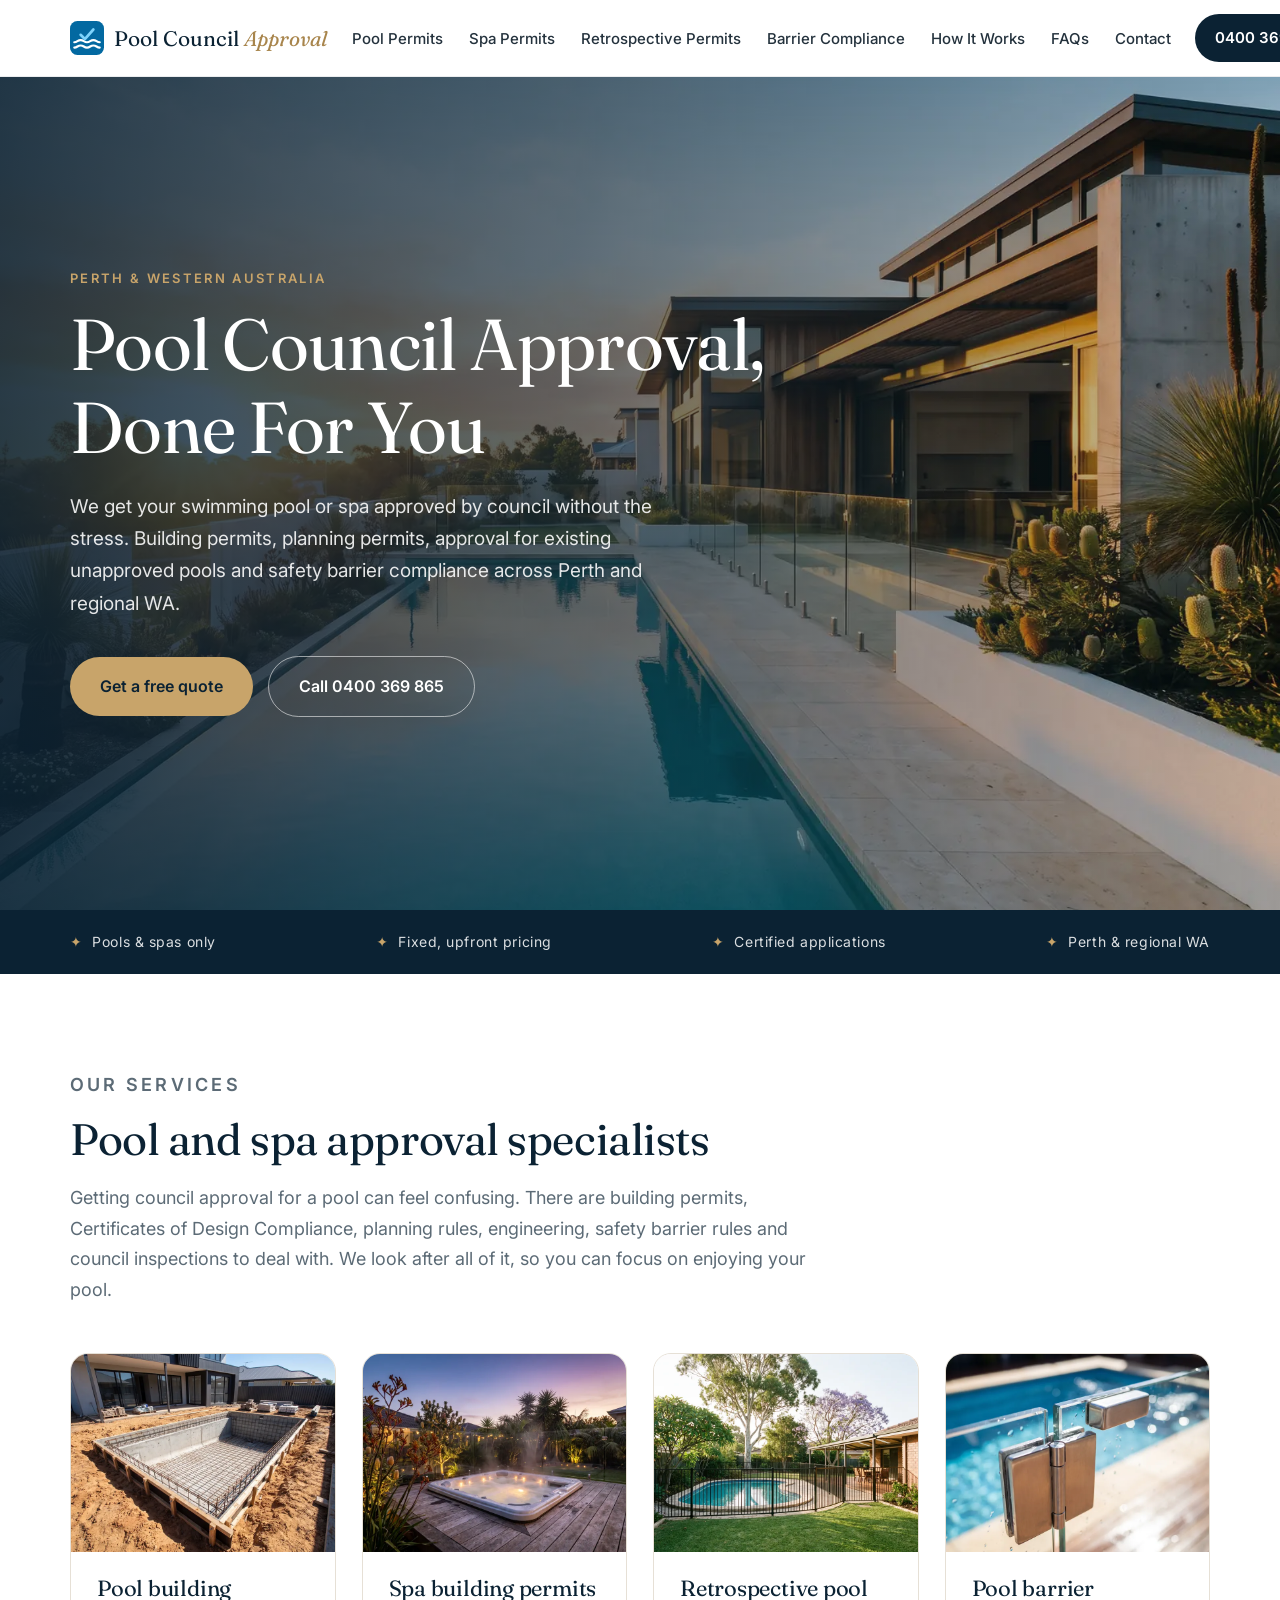
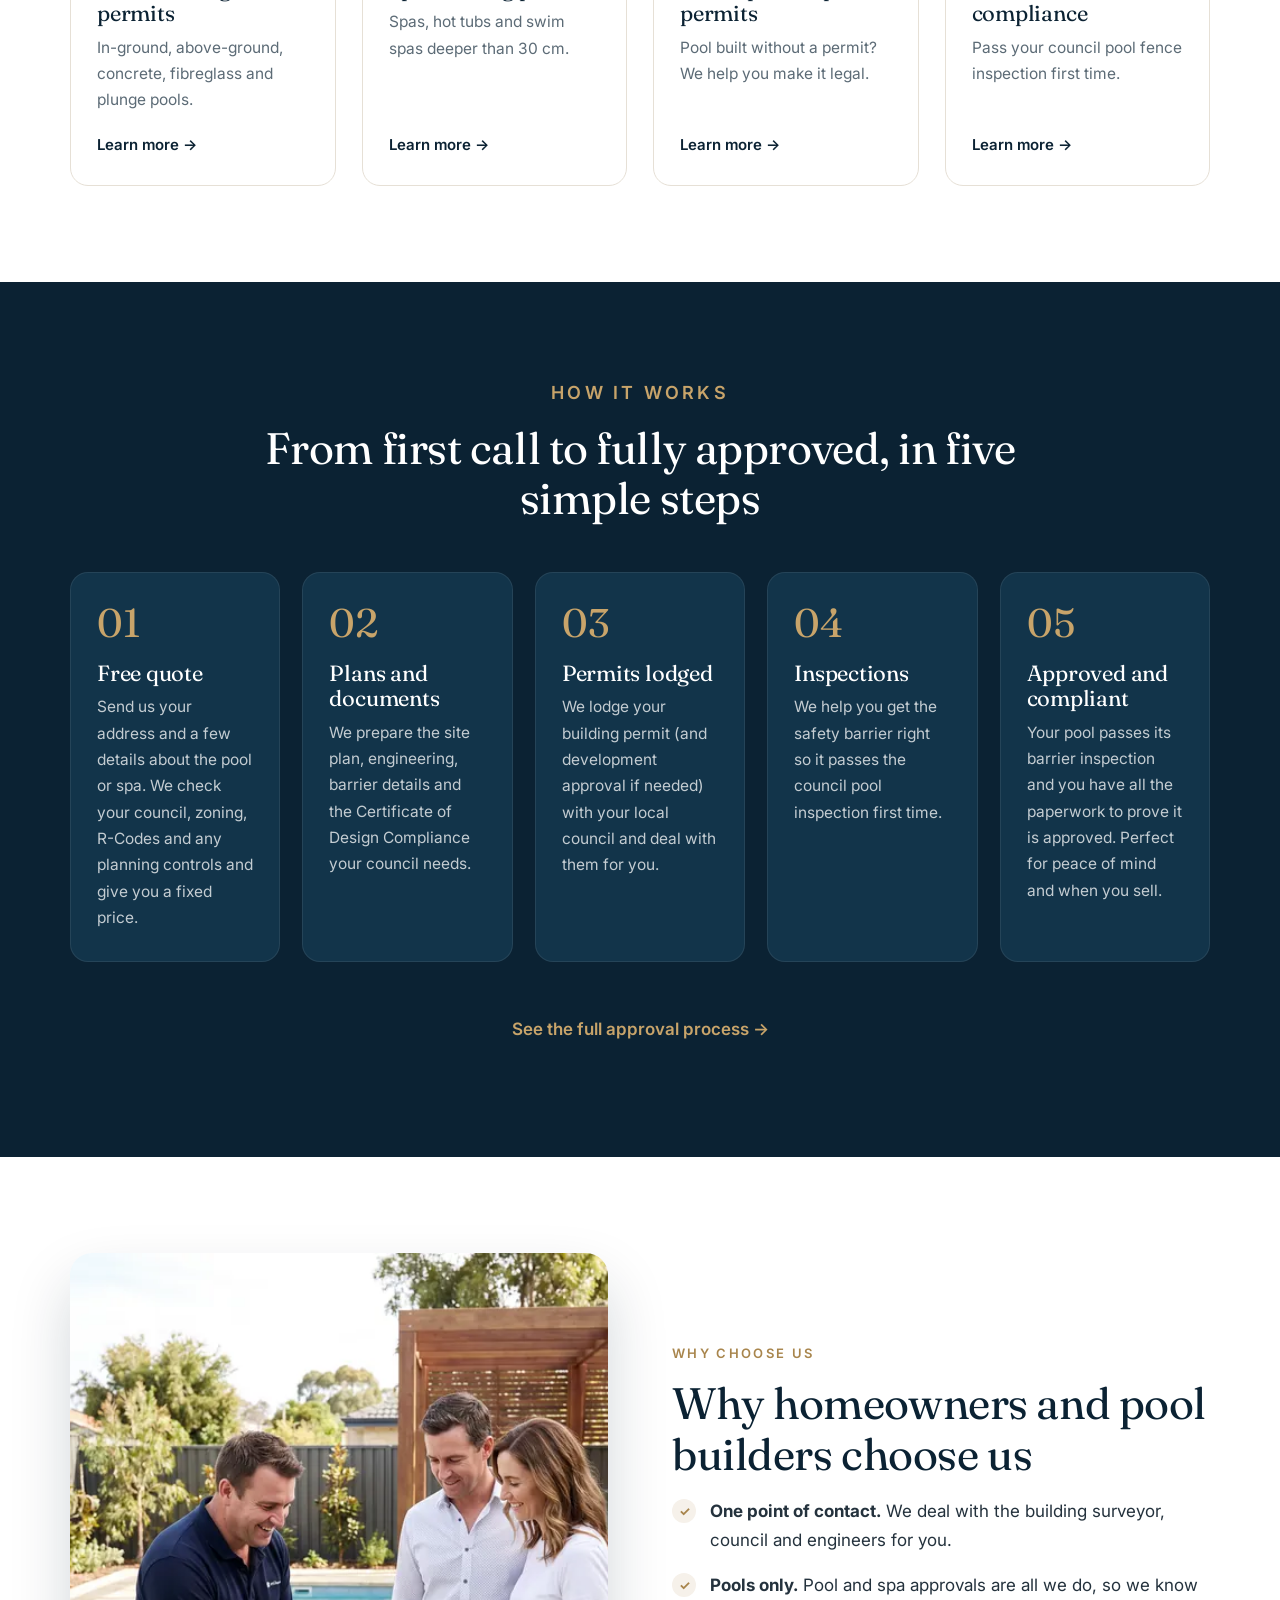
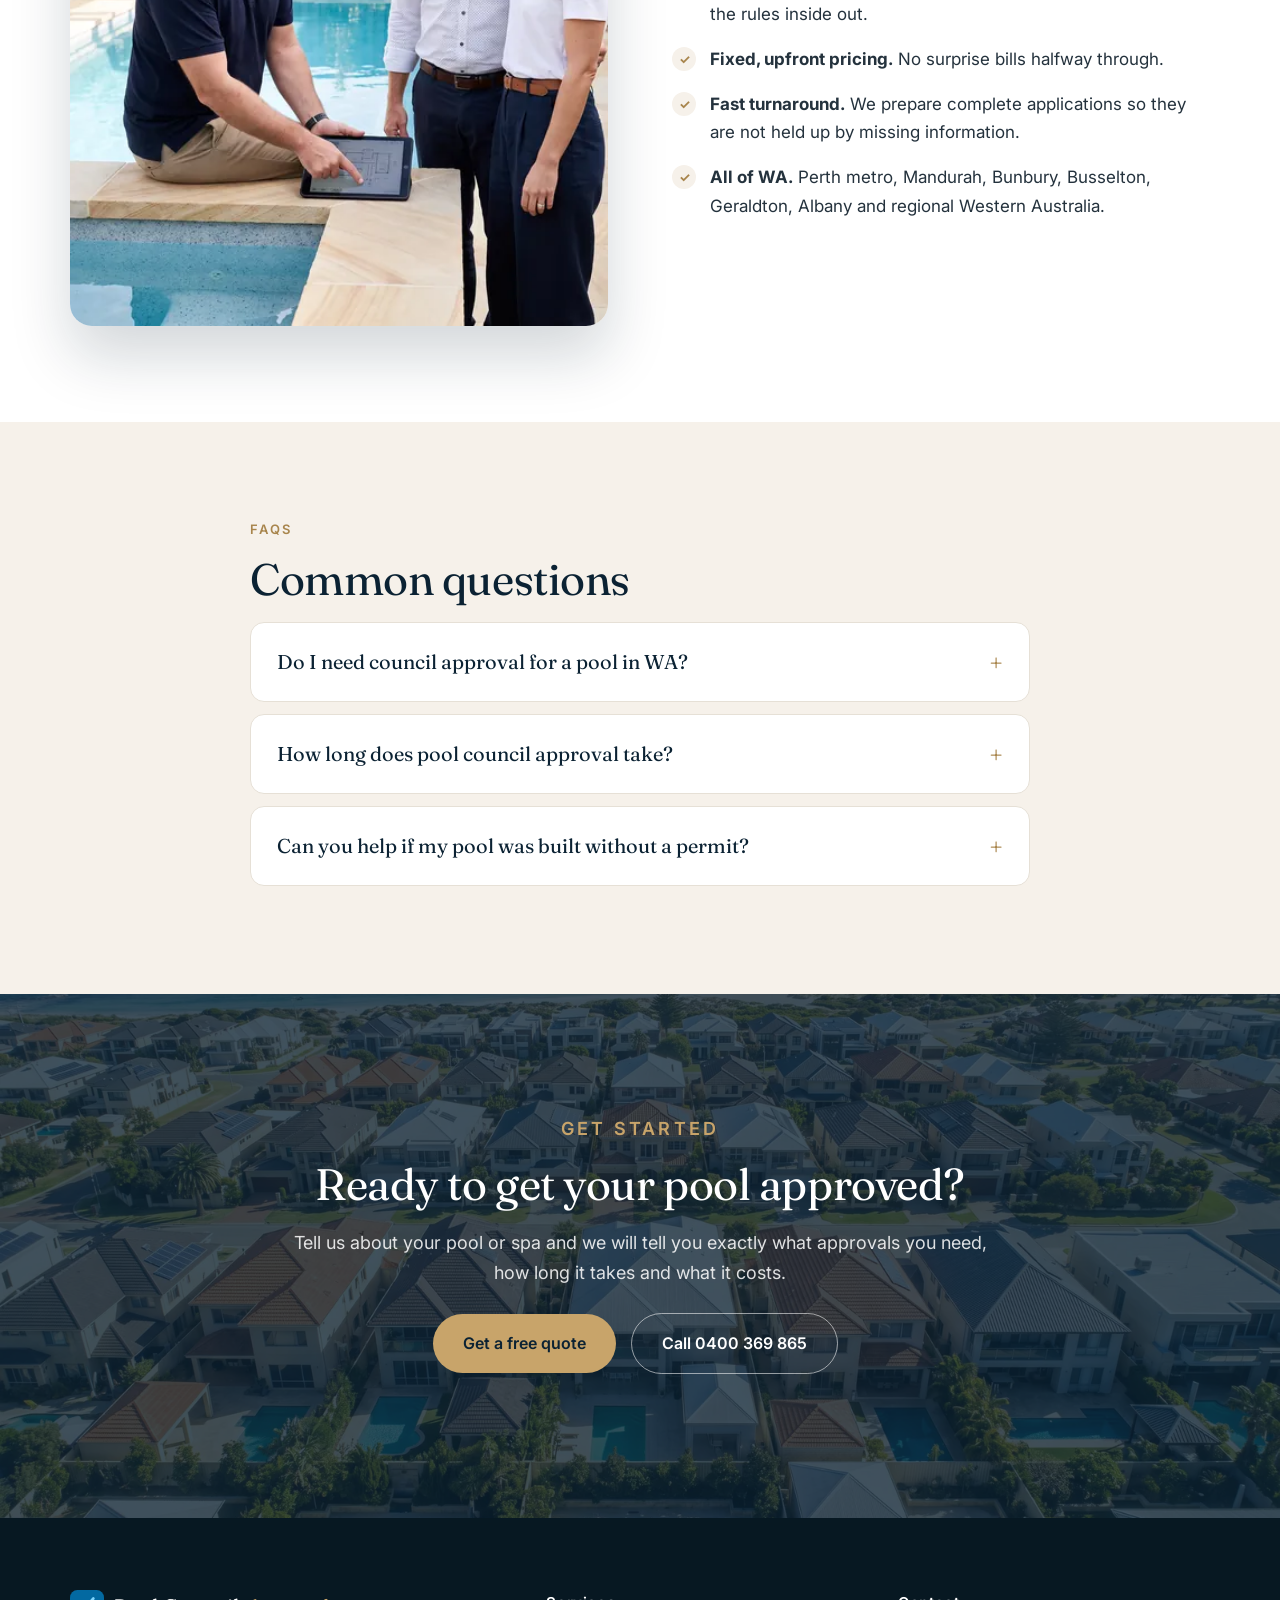
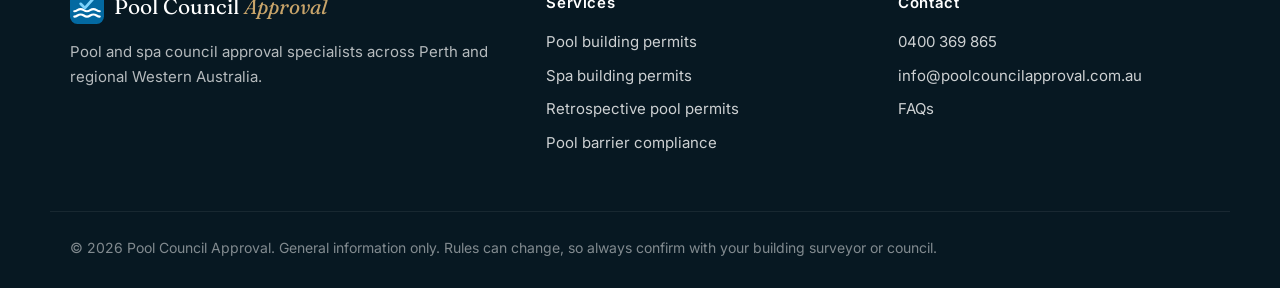
==== commit c910ec05: "Add custom photos to every page and a photo social-share image Co-Authored-By: Claude Opus 5.5 (1M c" ====
--- a/index.html
+++ b/index.html
@@ -11,18 +11,19 @@
 <meta property="og:title" content="Pool Council Approval Perth &amp; WA | Pool &amp; Spa Permits Made Easy">
 <meta property="og:description" content="Need council approval for a pool or spa in WA? We handle building permits, planning permits, unapproved pools and barrier compliance. Free quote.">
 <meta property="og:url" content="https://poolcouncilapproval.com.au/">
-<meta property="og:image" content="https://poolcouncilapproval.com.au/og-image.png">
+<meta property="og:image" content="https://poolcouncilapproval.com.au/og-image.jpg">
 <meta property="og:locale" content="en_AU">
 <meta name="twitter:card" content="summary_large_image">
 <link rel="icon" href="/favicon.svg" type="image/svg+xml">
 <link rel="preconnect" href="https://fonts.googleapis.com">
 <link rel="preconnect" href="https://fonts.gstatic.com" crossorigin>
 <link rel="stylesheet" href="https://fonts.googleapis.com/css2?family=Fraunces:opsz,wght@9..144,400;9..144,600&family=Inter:wght@400;500;600&display=swap">
+<link rel="preload" as="image" href="/images/hero.webp" fetchpriority="high">
 <link rel="stylesheet" href="/styles.css">
-<script type="application/ld+json">{"@context": "https://schema.org", "@type": "ProfessionalService", "name": "Pool Council Approval", "url": "https://poolcouncilapproval.com.au/", "logo": "https://poolcouncilapproval.com.au/favicon.svg", "image": "https://poolcouncilapproval.com.au/og-image.png", "telephone": "+61400369865", "email": "info@poolcouncilapproval.com.au", "areaServed": {"@type": "State", "name": "Western Australia"}, "address": {"@type": "PostalAddress", "addressRegion": "WA", "addressCountry": "AU"}, "description": "Pool and spa council approval specialists. We handle building permits, planning permits, building approval certificates for unapproved pools, and barrier compliance for WA homeowners and pool builders.", "serviceType": ["Pool building permits", "Spa building permits", "Retrospective pool permits", "Building approval certificates", "Pool barrier compliance"]}</script>
+<script type="application/ld+json">{"@context": "https://schema.org", "@type": "ProfessionalService", "name": "Pool Council Approval", "url": "https://poolcouncilapproval.com.au/", "logo": "https://poolcouncilapproval.com.au/favicon.svg", "image": "https://poolcouncilapproval.com.au/og-image.jpg", "telephone": "+61400369865", "email": "info@poolcouncilapproval.com.au", "areaServed": {"@type": "State", "name": "Western Australia"}, "address": {"@type": "PostalAddress", "addressRegion": "WA", "addressCountry": "AU"}, "description": "Pool and spa council approval specialists. We handle building permits, planning permits, building approval certificates for unapproved pools, and barrier compliance for WA homeowners and pool builders.", "serviceType": ["Pool building permits", "Spa building permits", "Retrospective pool permits", "Building approval certificates", "Pool barrier compliance"]}</script>
 <script type="application/ld+json">{"@context": "https://schema.org", "@type": "FAQPage", "mainEntity": [{"@type": "Question", "name": "Do I need council approval for a pool in WA?", "acceptedAnswer": {"@type": "Answer", "text": "Yes. In Western Australia you need a building permit from your local council for any swimming pool or spa that can hold more than 300 mm (30 cm) of water. This includes above-ground pools, spas and many portable pools."}}, {"@type": "Question", "name": "How long does pool council approval take?", "acceptedAnswer": {"@type": "Answer", "text": "A standard pool building permit usually takes a few weeks once all documents are ready. Sites with planning overlays, easements or heritage controls can take longer. We give you a timeline with your quote."}}, {"@type": "Question", "name": "Can you help if my pool was built without a permit?", "acceptedAnswer": {"@type": "Answer", "text": "Yes. In WA this is done with a Building Approval Certificate, which approves work that was built without a permit. We handle the whole process."}}]}</script>
 </head>
-<body class="no-photos">
+<body>
 <header class="top">
   <div class="wrap bar">
     <a class="logo" href="/"><img src="/favicon.svg" alt="" width="34" height="34"><span>Pool Council<em>Approval</em></span></a>
@@ -39,6 +40,7 @@
 </header>
 <main>
 <section class="hero home">
+  <img class="hero-img" src="/images/hero.webp" alt="Modern Perth home with a swimming pool and frameless glass pool fence at sunset" width="1600" height="900" fetchpriority="high">
   <div class="wrap hero-inner">
     
     <p class="eyebrow light">Perth &amp; Western Australia</p>
@@ -57,7 +59,7 @@
     <h2>Pool and spa approval specialists</h2>
     <p>Getting council approval for a pool can feel confusing. There are building permits, Certificates of Design Compliance, planning rules, engineering, safety barrier rules and council inspections to deal with. We look after all of it, so you can focus on enjoying your pool.</p>
   </div>
-  <div class="cards"><a class="card" href="/pool-permits.html"><div><h3>Pool building permits</h3><p>In-ground, above-ground, concrete, fibreglass and plunge pools.</p><span>Learn more →</span></div></a><a class="card" href="/spa-permits.html"><div><h3>Spa building permits</h3><p>Spas, hot tubs and swim spas deeper than 30 cm.</p><span>Learn more →</span></div></a><a class="card" href="/retrospective-pool-permits.html"><div><h3>Retrospective pool permits</h3><p>Pool built without a permit? We help you make it legal.</p><span>Learn more →</span></div></a><a class="card" href="/pool-barrier-compliance.html"><div><h3>Pool barrier compliance</h3><p>Pass your council pool fence inspection first time.</p><span>Learn more →</span></div></a></div>
+  <div class="cards"><a class="card" href="/pool-permits.html"><img src="/images/construction-sm.webp" alt="New concrete swimming pool under construction in a Perth backyard" loading="lazy" width="800" height="600"><div><h3>Pool building permits</h3><p>In-ground, above-ground, concrete, fibreglass and plunge pools.</p><span>Learn more →</span></div></a><a class="card" href="/spa-permits.html"><img src="/images/spa-sm.webp" alt="Outdoor spa on a timber deck with a glass safety barrier at dusk" loading="lazy" width="800" height="600"><div><h3>Spa building permits</h3><p>Spas, hot tubs and swim spas deeper than 30 cm.</p><span>Learn more →</span></div></a><a class="card" href="/retrospective-pool-permits.html"><img src="/images/older-pool-sm.webp" alt="Older backyard pool in Perth with a new compliant pool fence" loading="lazy" width="800" height="600"><div><h3>Retrospective pool permits</h3><p>Pool built without a permit? We help you make it legal.</p><span>Learn more →</span></div></a><a class="card" href="/pool-barrier-compliance.html"><img src="/images/gate-sm.webp" alt="Glass pool fence gate with a self-closing hinge and safety latch" loading="lazy" width="800" height="600"><div><h3>Pool barrier compliance</h3><p>Pass your council pool fence inspection first time.</p><span>Learn more →</span></div></a></div>
 </section>
 <section class="dark"><div class="wrap">
   <div class="intro">
@@ -68,7 +70,7 @@
   <p class="center"><a class="link-light" href="/how-it-works.html">See the full approval process →</a></p>
 </div></section>
 <section class="wrap feature">
-  <div class="feature-img panel"><p class="eyebrow light">Our promise</p><p class="quote">We handle the permits, paperwork and council. You enjoy the pool.</p></div>
+  <div class="feature-img"><img src="/images/consultant-sm.webp" alt="Pool approval consultant reviewing plans with homeowners beside their new pool" loading="lazy" width="800" height="600"></div>
   <div>
   <p class="eyebrow">Why choose us</p>
   <h2>Why homeowners and pool builders choose us</h2>
@@ -84,6 +86,7 @@
 
 <section class="faq"><div class="wrap narrow"><p class="eyebrow">FAQs</p><h2>Common questions</h2><details><summary>Do I need council approval for a pool in WA?</summary><p>Yes. In Western Australia you need a building permit from your local council for any swimming pool or spa that can hold more than 300 mm (30 cm) of water. This includes above-ground pools, spas and many portable pools.</p></details><details><summary>How long does pool council approval take?</summary><p>A standard pool building permit usually takes a few weeks once all documents are ready. Sites with planning overlays, easements or heritage controls can take longer. We give you a timeline with your quote.</p></details><details><summary>Can you help if my pool was built without a permit?</summary><p>Yes. In WA this is done with a Building Approval Certificate, which approves work that was built without a permit. We handle the whole process.</p></details></div></section>
 <section class="cta">
+  <img src="/images/aerial.webp" alt="" loading="lazy" width="1600" height="900">
   <div class="wrap">
     <p class="eyebrow light">Get started</p>
     <h2>Ready to get your pool approved?</h2>
--- a/styles.css
+++ b/styles.css
@@ -55,7 +55,7 @@
 /* Hero */
 .hero { position: relative; color: #fff; padding: 120px 0 110px; overflow: hidden; background: var(--navy); }
 .hero.home { padding: 190px 0 170px; }
-.hero-img { position: absolute; inset: 0; width: 100%; height: 100%; object-fit: cover; }
+.hero-img { position: absolute; inset: 0; width: 100%; height: 100%; object-fit: cover; object-position: center 60%; }
 .hero::after { content: ""; position: absolute; inset: 0; background: linear-gradient(90deg, rgba(11,34,51,.88) 0%, rgba(11,34,51,.62) 45%, rgba(11,34,51,.15) 100%); }
 .hero-inner { position: relative; z-index: 1; }
 .hero h1 { color: #fff; font-size: clamp(38px, 6vw, 72px); max-width: 820px; margin: 0 0 22px; }
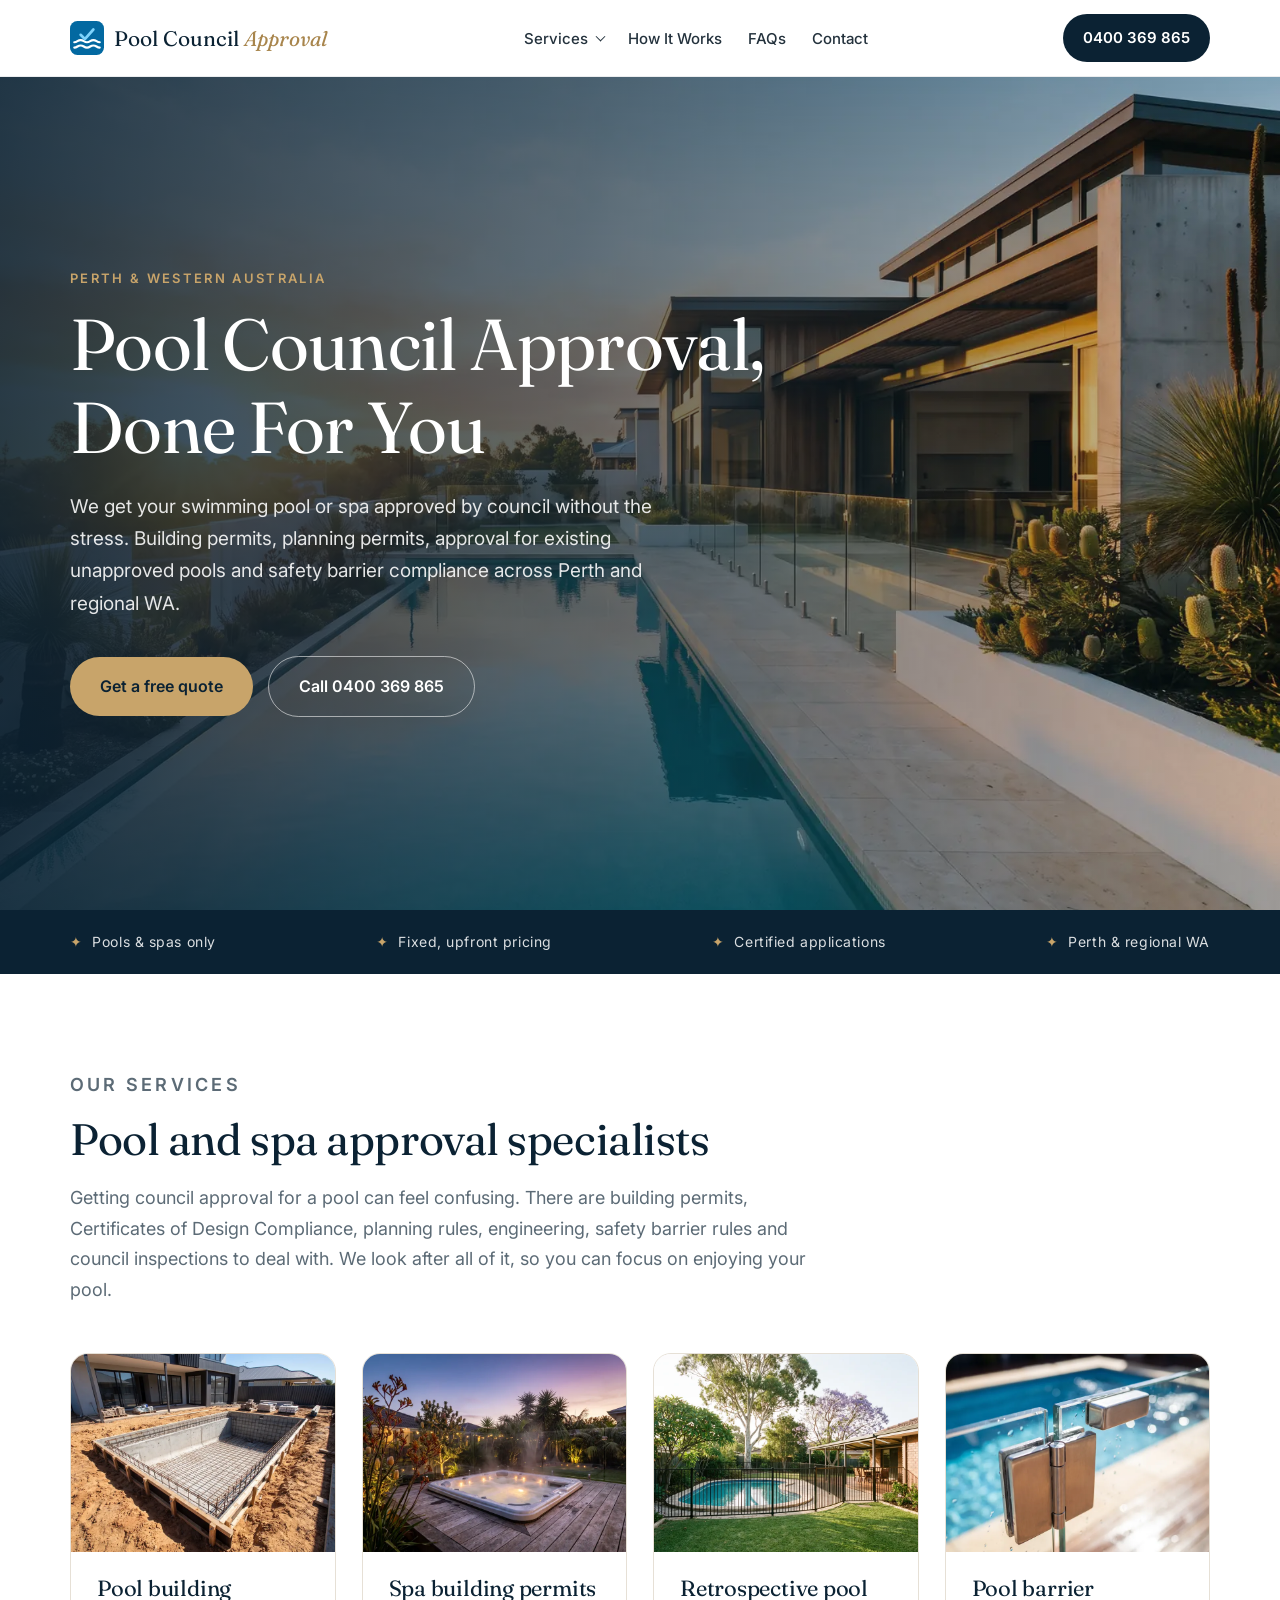
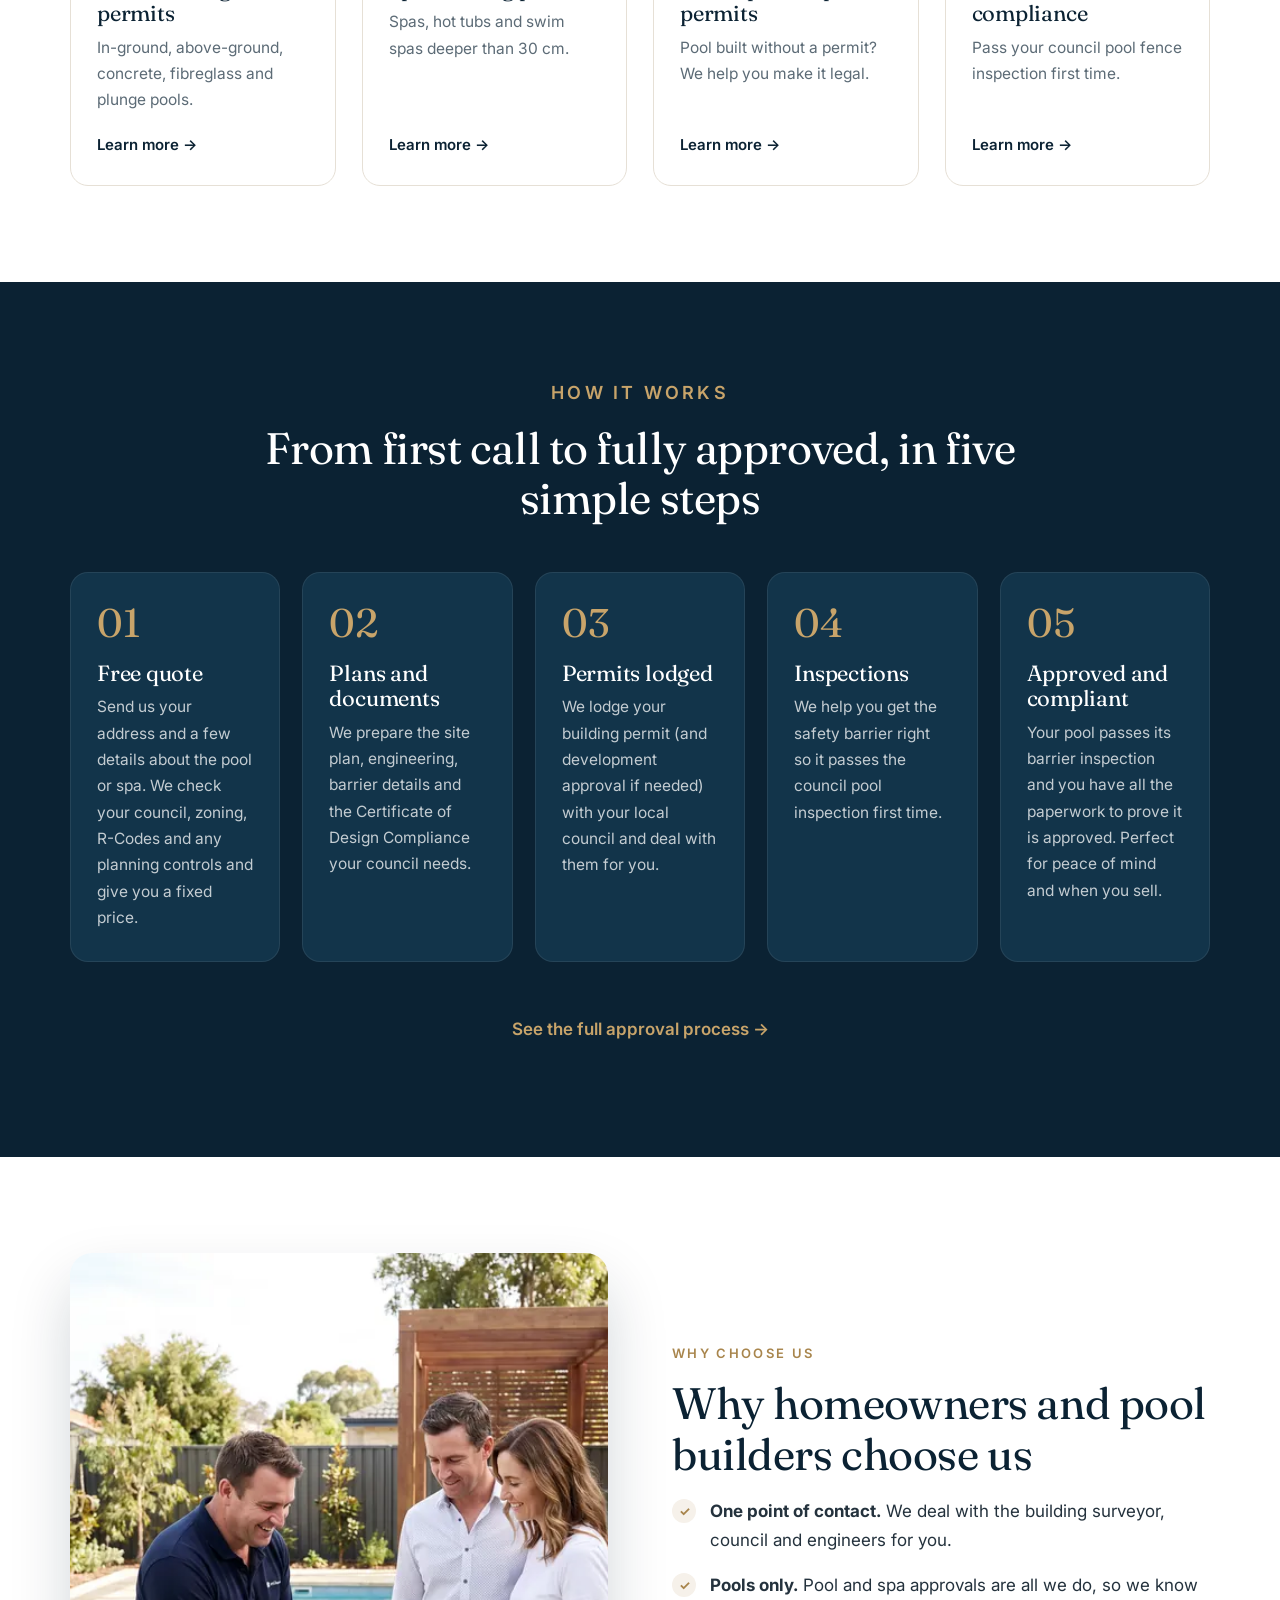
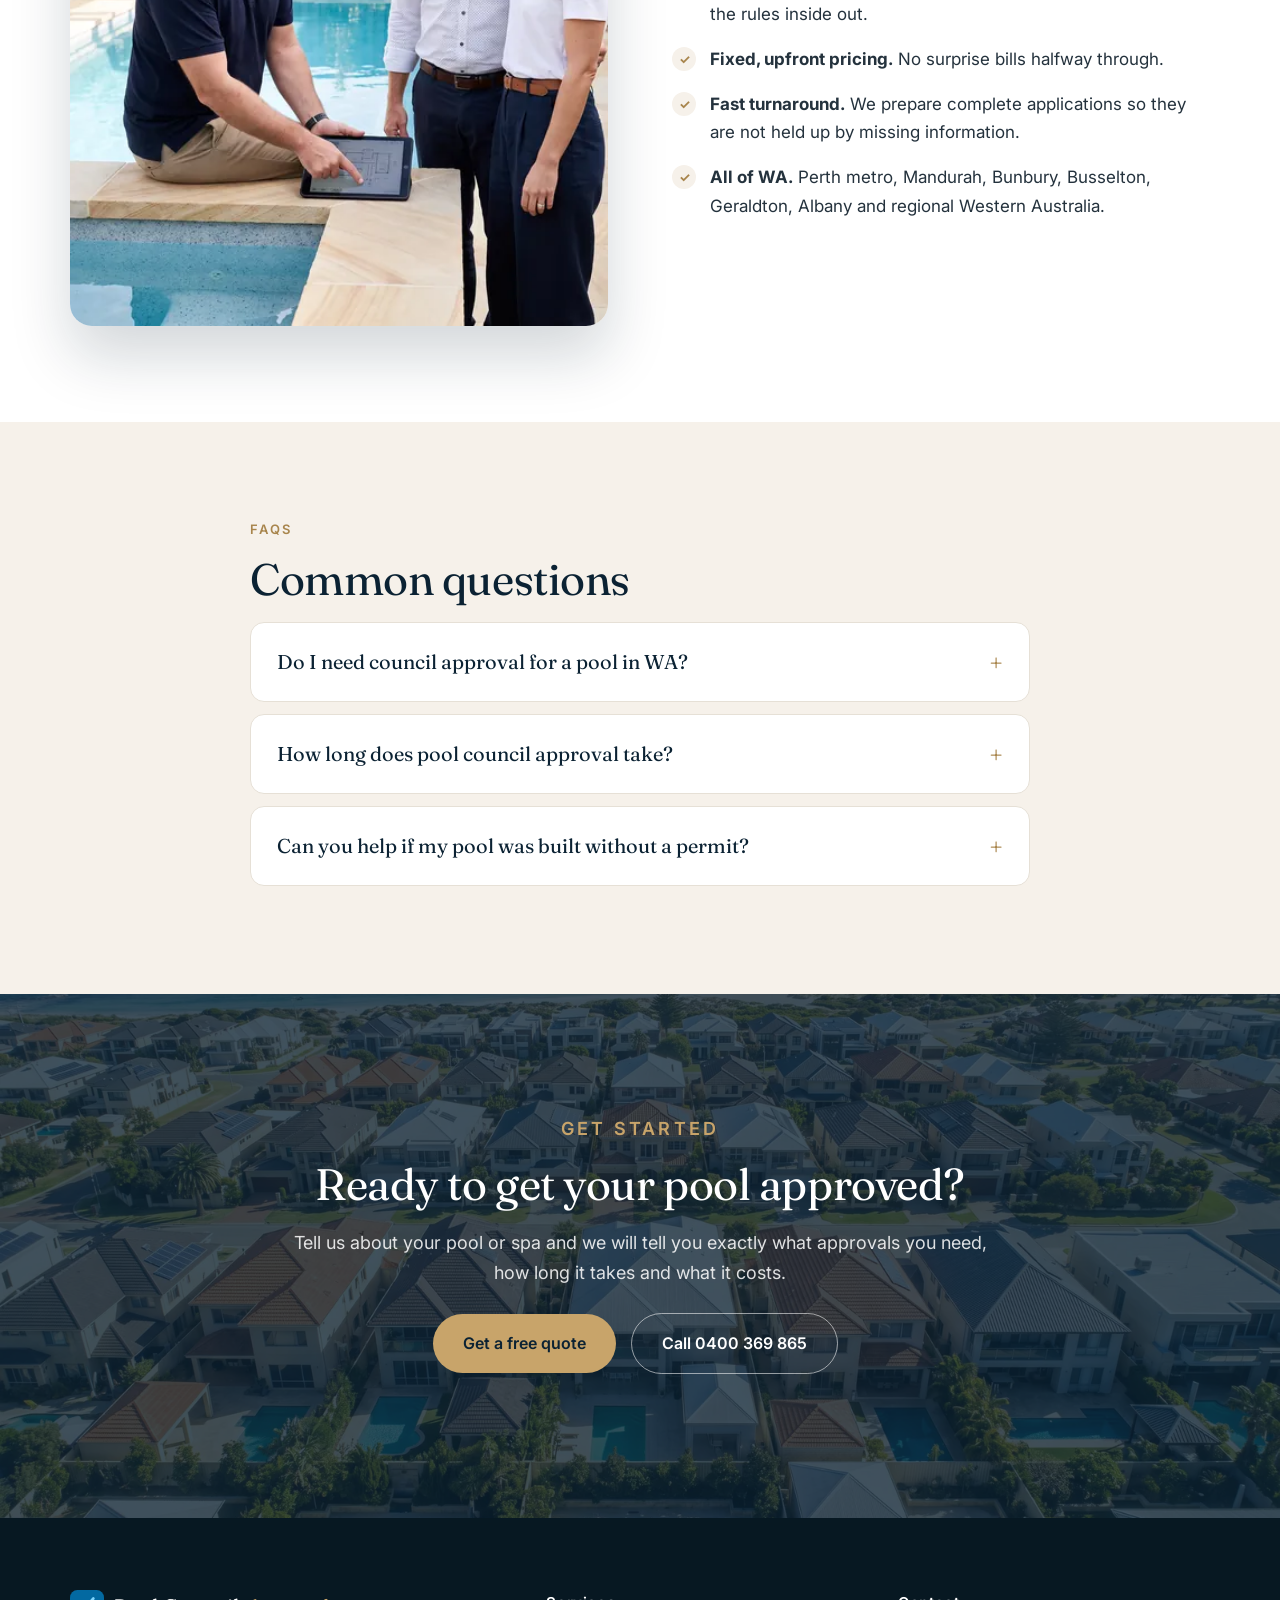
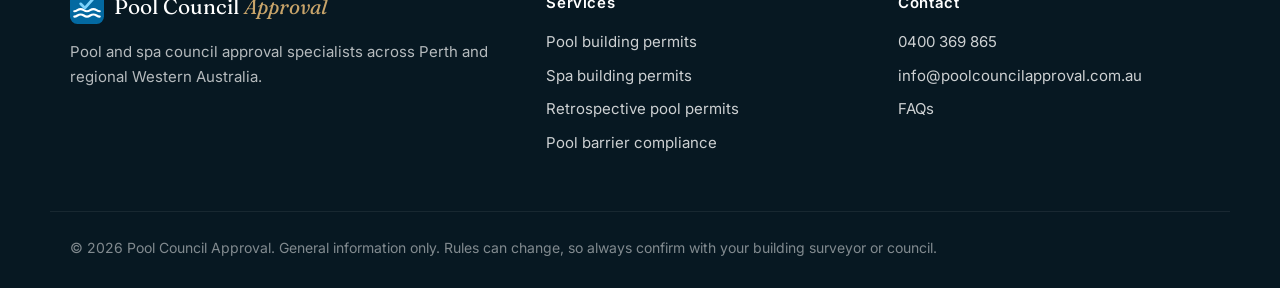
==== commit ae53b983: "Group service pages under a Services dropdown in the main menu Co-Authored-By: Claude Opus 5.5 (1M c" ====
--- a/index.html
+++ b/index.html
@@ -27,14 +27,7 @@
 <header class="top">
   <div class="wrap bar">
     <a class="logo" href="/"><img src="/favicon.svg" alt="" width="34" height="34"><span>Pool Council<em>Approval</em></span></a>
-    <nav class="menu" aria-label="Main"><ul><li><a href="/" aria-current="page">Home</a></li>
-<li><a href="/pool-permits.html">Pool Permits</a></li>
-<li><a href="/spa-permits.html">Spa Permits</a></li>
-<li><a href="/retrospective-pool-permits.html">Retrospective Permits</a></li>
-<li><a href="/pool-barrier-compliance.html">Barrier Compliance</a></li>
-<li><a href="/how-it-works.html">How It Works</a></li>
-<li><a href="/faqs.html">FAQs</a></li>
-<li><a href="/contact.html">Contact</a></li></ul></nav>
+    <nav class="menu" aria-label="Main"><ul><li class="has-drop"><a class="drop-toggle" href="/#services">Services</a><ul class="drop"><li><a href="/pool-permits.html"><strong>Pool Permits</strong><small>New pools, in-ground and above-ground</small></a></li><li><a href="/spa-permits.html"><strong>Spa Permits</strong><small>Spas, hot tubs and swim spas</small></a></li><li><a href="/retrospective-pool-permits.html"><strong>Retrospective Permits</strong><small>Pools built without approval</small></a></li><li><a href="/pool-barrier-compliance.html"><strong>Barrier Compliance</strong><small>Pass your council fence inspection</small></a></li></ul></li><li><a href="/how-it-works.html">How It Works</a></li><li><a href="/faqs.html">FAQs</a></li><li><a href="/contact.html">Contact</a></li></ul></nav>
     <a class="call" href="tel:+61400369865">0400 369 865</a>
   </div>
 </header>
@@ -53,7 +46,7 @@
   <span>Pools &amp; spas only</span><span>Fixed, upfront pricing</span><span>Certified applications</span><span>Perth &amp; regional WA</span>
 </div></div>
 
-<section class="wrap">
+<section class="wrap" id="services">
   <div class="intro">
     <p class="eyebrow">Our services</p>
     <h2>Pool and spa approval specialists</h2>
--- a/styles.css
+++ b/styles.css
@@ -41,10 +41,22 @@
 .menu ul { list-style: none; margin: 0; padding: 0; display: flex; gap: 26px; }
 .menu a { text-decoration: none; color: var(--text); font-size: 15px; font-weight: 500; white-space: nowrap; position: relative; padding: 6px 0; }
 .menu a::after { content: ""; position: absolute; left: 0; right: 0; bottom: 0; height: 1.5px; background: var(--gold); transform: scaleX(0); transition: transform .25s; }
-.menu a:hover::after, .menu a[aria-current]::after { transform: scaleX(1); }
-.menu li:first-child { display: none; }
+.menu a:hover::after, .menu a[aria-current]::after, .menu a.is-active::after { transform: scaleX(1); }
 .call { flex-shrink: 0; text-decoration: none; font-weight: 600; font-size: 15px; color: #fff; background: var(--navy); padding: 11px 20px; border-radius: 999px; transition: background .2s; }
 .call:hover { background: var(--teal); }
+
+/* Services dropdown */
+.has-drop { position: relative; }
+.drop-toggle::before { content: ""; position: absolute; right: -16px; top: 50%; width: 6px; height: 6px; border-right: 1.5px solid currentColor; border-bottom: 1.5px solid currentColor; transform: translateY(-70%) rotate(45deg); }
+.has-drop { margin-right: 14px; }
+.menu .drop { position: absolute; left: -22px; top: 100%; display: block; min-width: 300px; padding: 10px; margin-top: 14px; background: #fff; border: 1px solid var(--line); border-radius: 16px; box-shadow: 0 24px 50px rgba(11,34,51,.14); opacity: 0; visibility: hidden; transform: translateY(8px); transition: opacity .2s, transform .2s, visibility .2s; }
+.menu .drop::before { content: ""; position: absolute; left: 0; right: 0; top: -16px; height: 16px; }
+.has-drop:hover .drop, .has-drop:focus-within .drop { opacity: 1; visibility: visible; transform: translateY(0); }
+.menu .drop a { display: block; padding: 12px 14px; border-radius: 10px; white-space: normal; }
+.menu .drop a::after { display: none; }
+.menu .drop a:hover, .menu .drop a[aria-current] { background: var(--sand); }
+.drop strong { display: block; font-weight: 600; color: var(--navy); }
+.drop small { display: block; color: var(--muted); font-size: 13px; margin-top: 2px; }
 
 /* Buttons */
 .btn { display: inline-block; background: var(--gold); color: var(--navy); font-weight: 600; font-size: 16px; padding: 16px 30px; border-radius: 999px; text-decoration: none; border: 0; cursor: pointer; margin: 6px 10px 6px 0; transition: transform .2s, box-shadow .2s, background .2s; font-family: var(--sans); }
@@ -150,6 +162,13 @@
   .bar { flex-wrap: wrap; height: auto; padding-top: 14px; padding-bottom: 0; row-gap: 6px; }
   .menu { order: 3; width: 100%; overflow-x: auto; scrollbar-width: none; }
   .menu ul { gap: 22px; padding-bottom: 10px; }
+  .has-drop, .menu .drop { display: contents; opacity: 1; visibility: visible; }
+  .has-drop { margin: 0; }
+  .drop-toggle, .drop small { display: none; }
+  .drop strong { font-weight: 500; color: var(--text); }
+  .menu .drop a { padding: 6px 0; white-space: nowrap; }
+  .menu li { flex-shrink: 0; }
+  .menu .drop a:hover, .menu .drop a[aria-current] { background: none; }
 }
 @media (max-width: 900px) {
   section, section.wrap { padding-top: 72px; padding-bottom: 72px; }
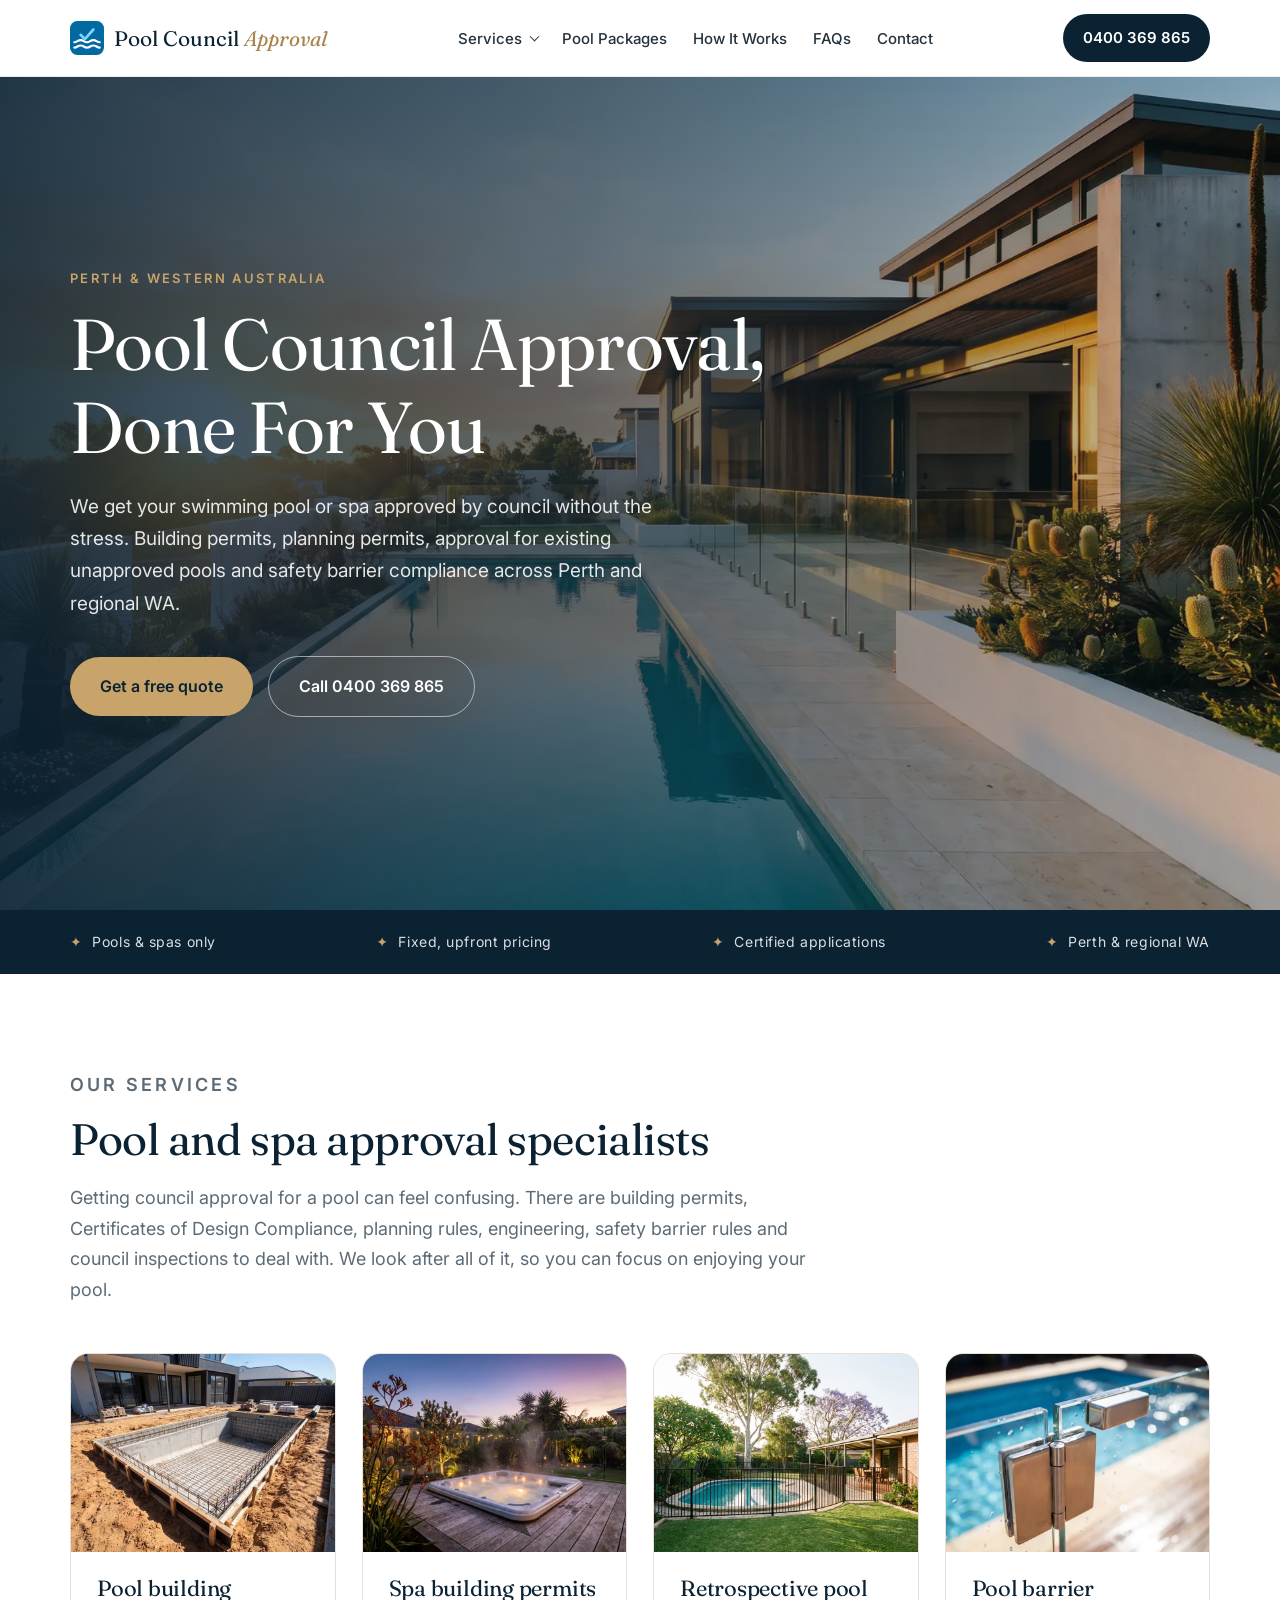
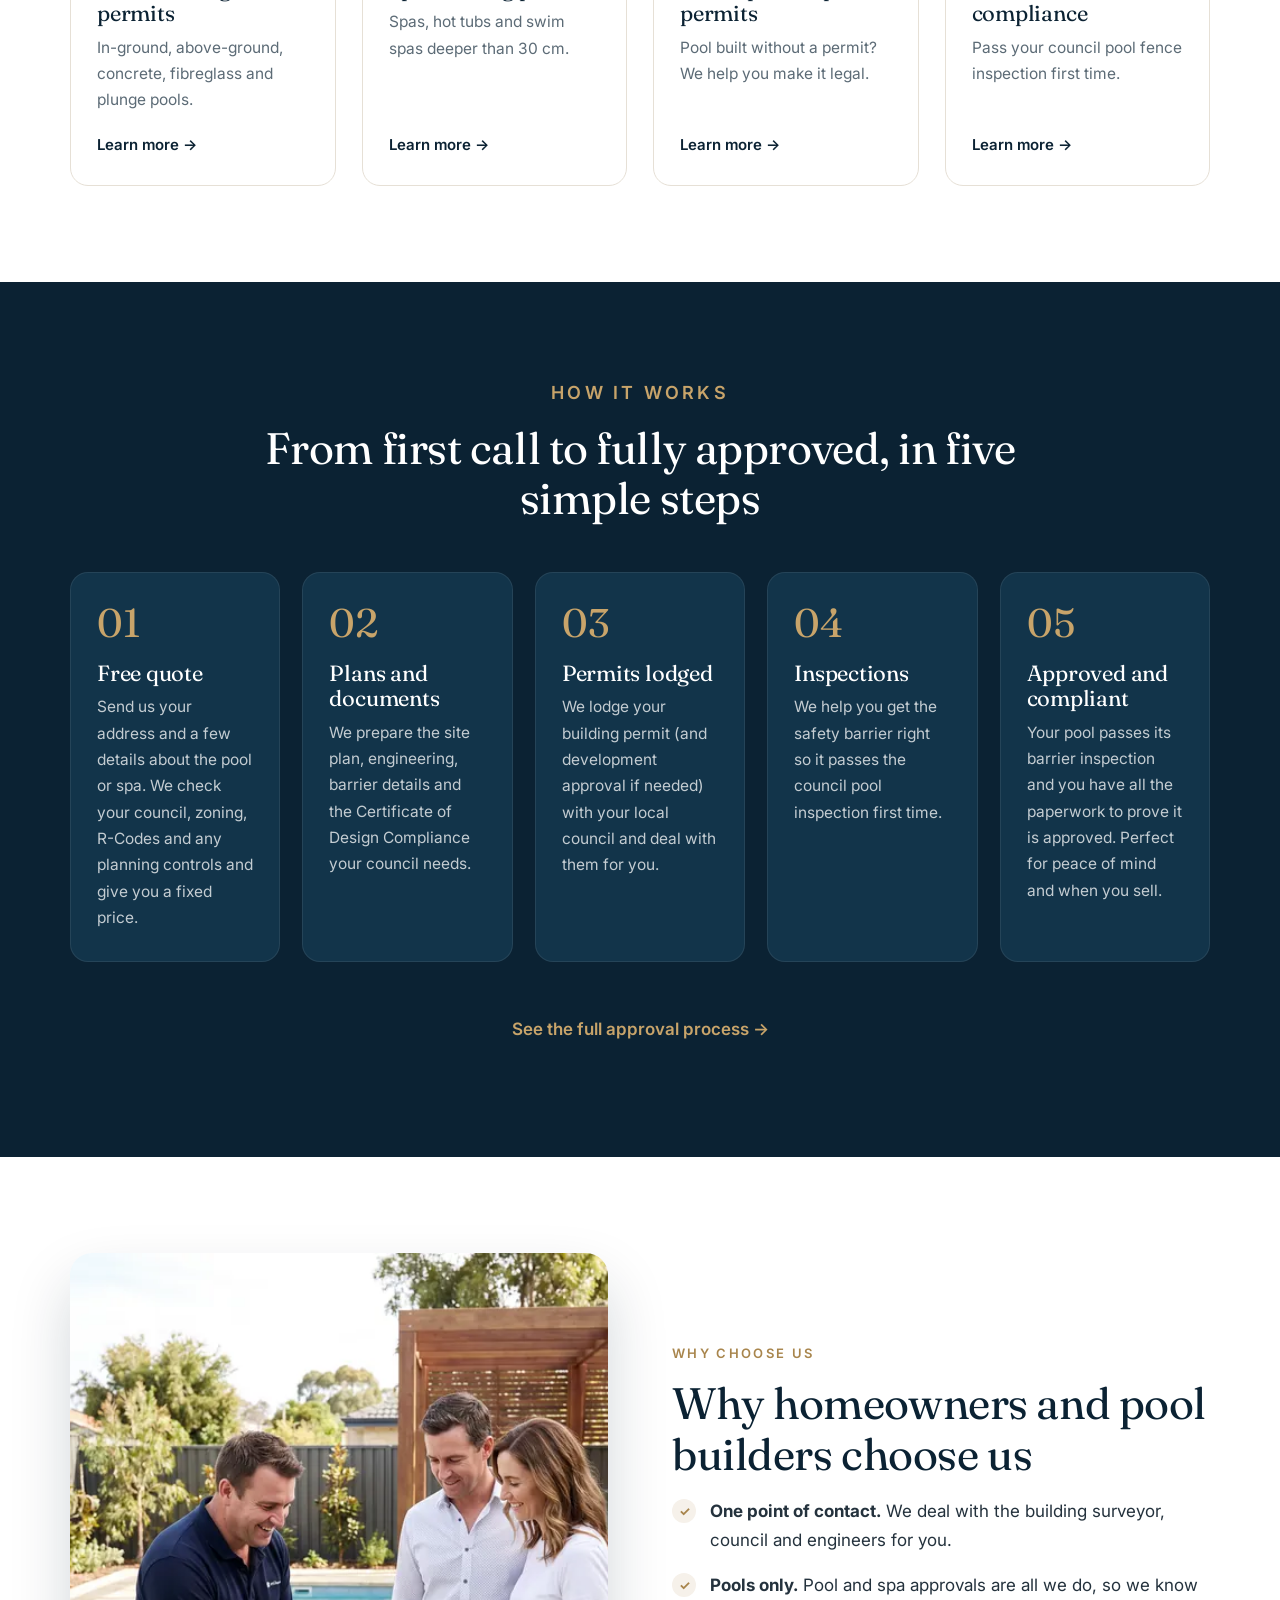
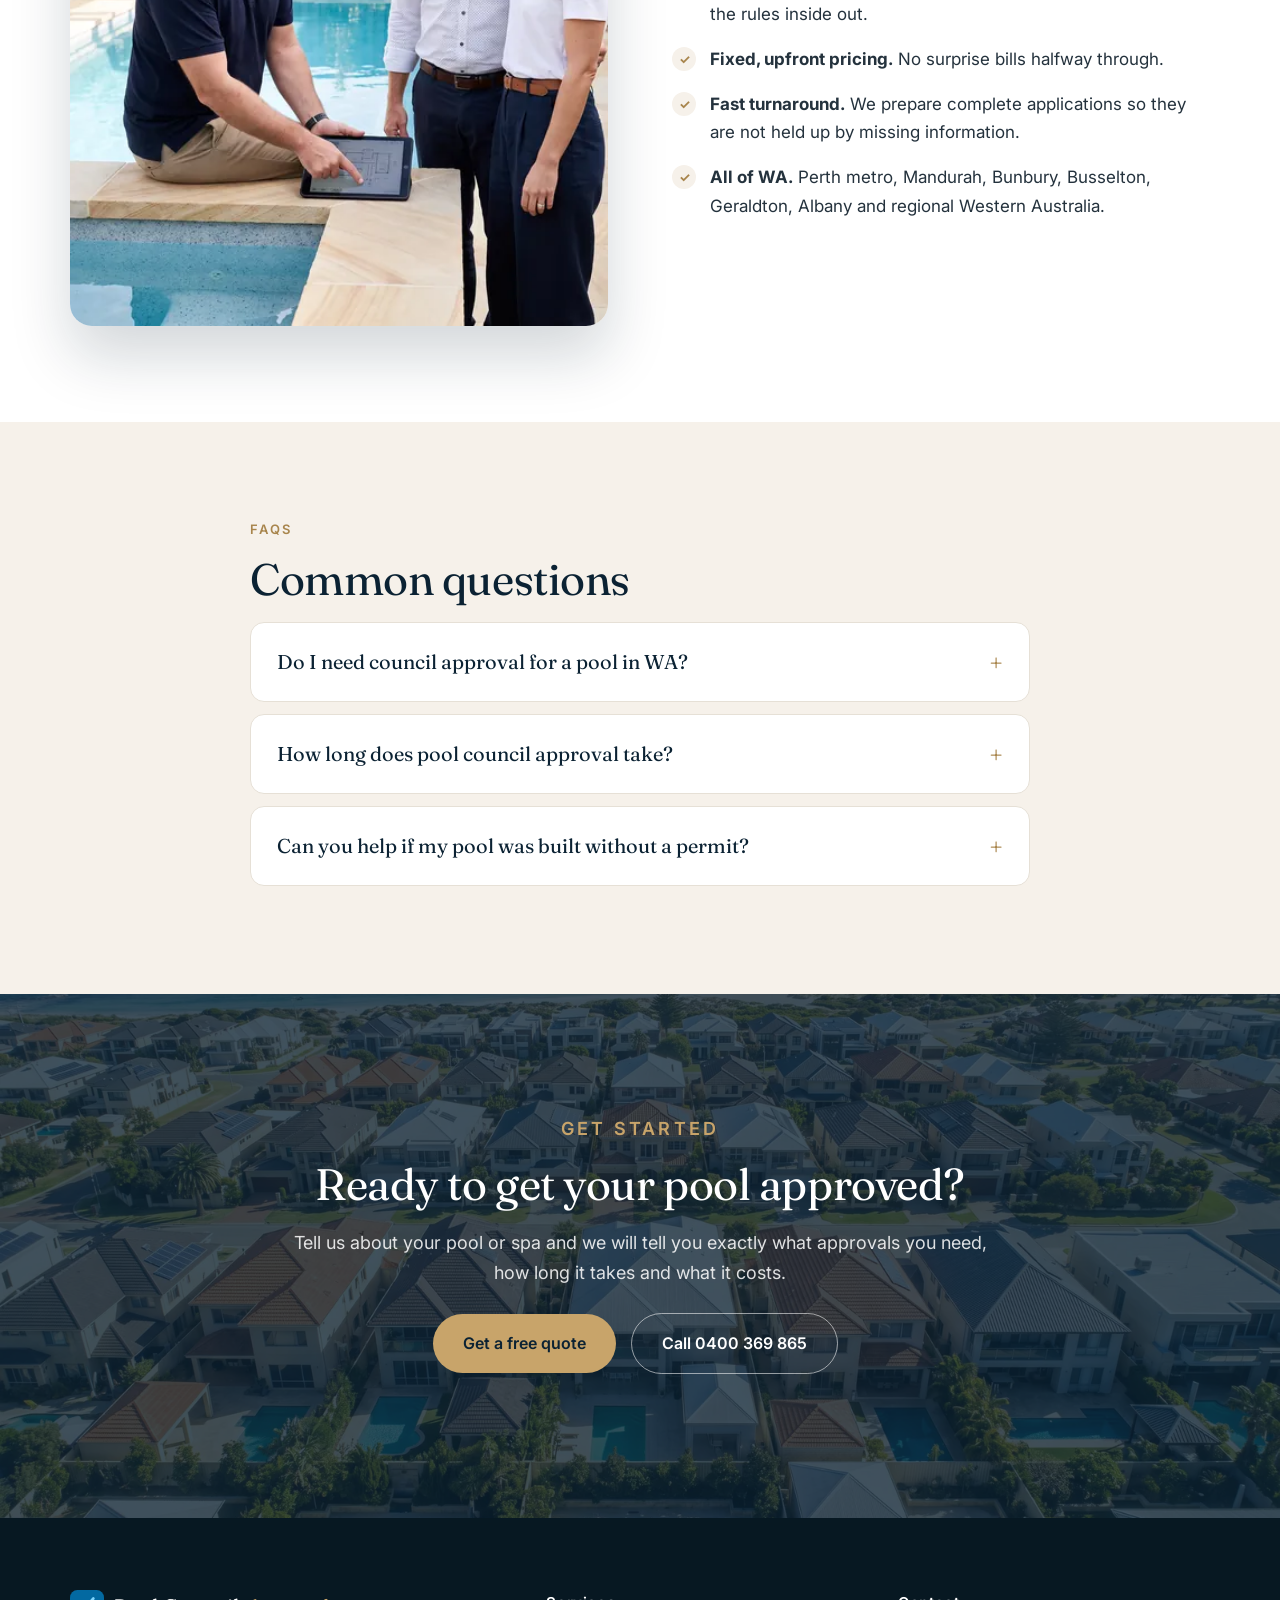
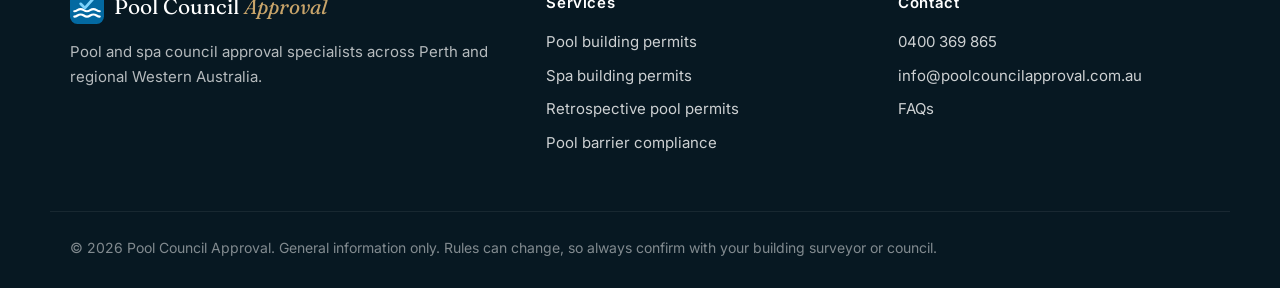
==== commit e2947936: "Premium pool package funnel: landing page, step-by-step pool designer, quote emails and quote page -" ====
--- a/index.html
+++ b/index.html
@@ -27,7 +27,7 @@
 <header class="top">
   <div class="wrap bar">
     <a class="logo" href="/"><img src="/favicon.svg" alt="" width="34" height="34"><span>Pool Council<em>Approval</em></span></a>
-    <nav class="menu" aria-label="Main"><ul><li class="has-drop"><a class="drop-toggle" href="/#services">Services</a><ul class="drop"><li><a href="/pool-permits.html"><strong>Pool Permits</strong><small>New pools, in-ground and above-ground</small></a></li><li><a href="/spa-permits.html"><strong>Spa Permits</strong><small>Spas, hot tubs and swim spas</small></a></li><li><a href="/retrospective-pool-permits.html"><strong>Retrospective Permits</strong><small>Pools built without approval</small></a></li><li><a href="/pool-barrier-compliance.html"><strong>Barrier Compliance</strong><small>Pass your council fence inspection</small></a></li></ul></li><li><a href="/how-it-works.html">How It Works</a></li><li><a href="/faqs.html">FAQs</a></li><li><a href="/contact.html">Contact</a></li></ul></nav>
+    <nav class="menu" aria-label="Main"><ul><li class="has-drop"><a class="drop-toggle" href="/#services">Services</a><ul class="drop"><li><a href="/pool-permits.html"><strong>Pool Permits</strong><small>New pools, in-ground and above-ground</small></a></li><li><a href="/spa-permits.html"><strong>Spa Permits</strong><small>Spas, hot tubs and swim spas</small></a></li><li><a href="/retrospective-pool-permits.html"><strong>Retrospective Permits</strong><small>Pools built without approval</small></a></li><li><a href="/pool-barrier-compliance.html"><strong>Barrier Compliance</strong><small>Pass your council fence inspection</small></a></li></ul></li><li><a href="/pool-packages.html">Pool Packages</a></li><li><a href="/how-it-works.html">How It Works</a></li><li><a href="/faqs.html">FAQs</a></li><li><a href="/contact.html">Contact</a></li></ul></nav>
     <a class="call" href="tel:+61400369865">0400 369 865</a>
   </div>
 </header>
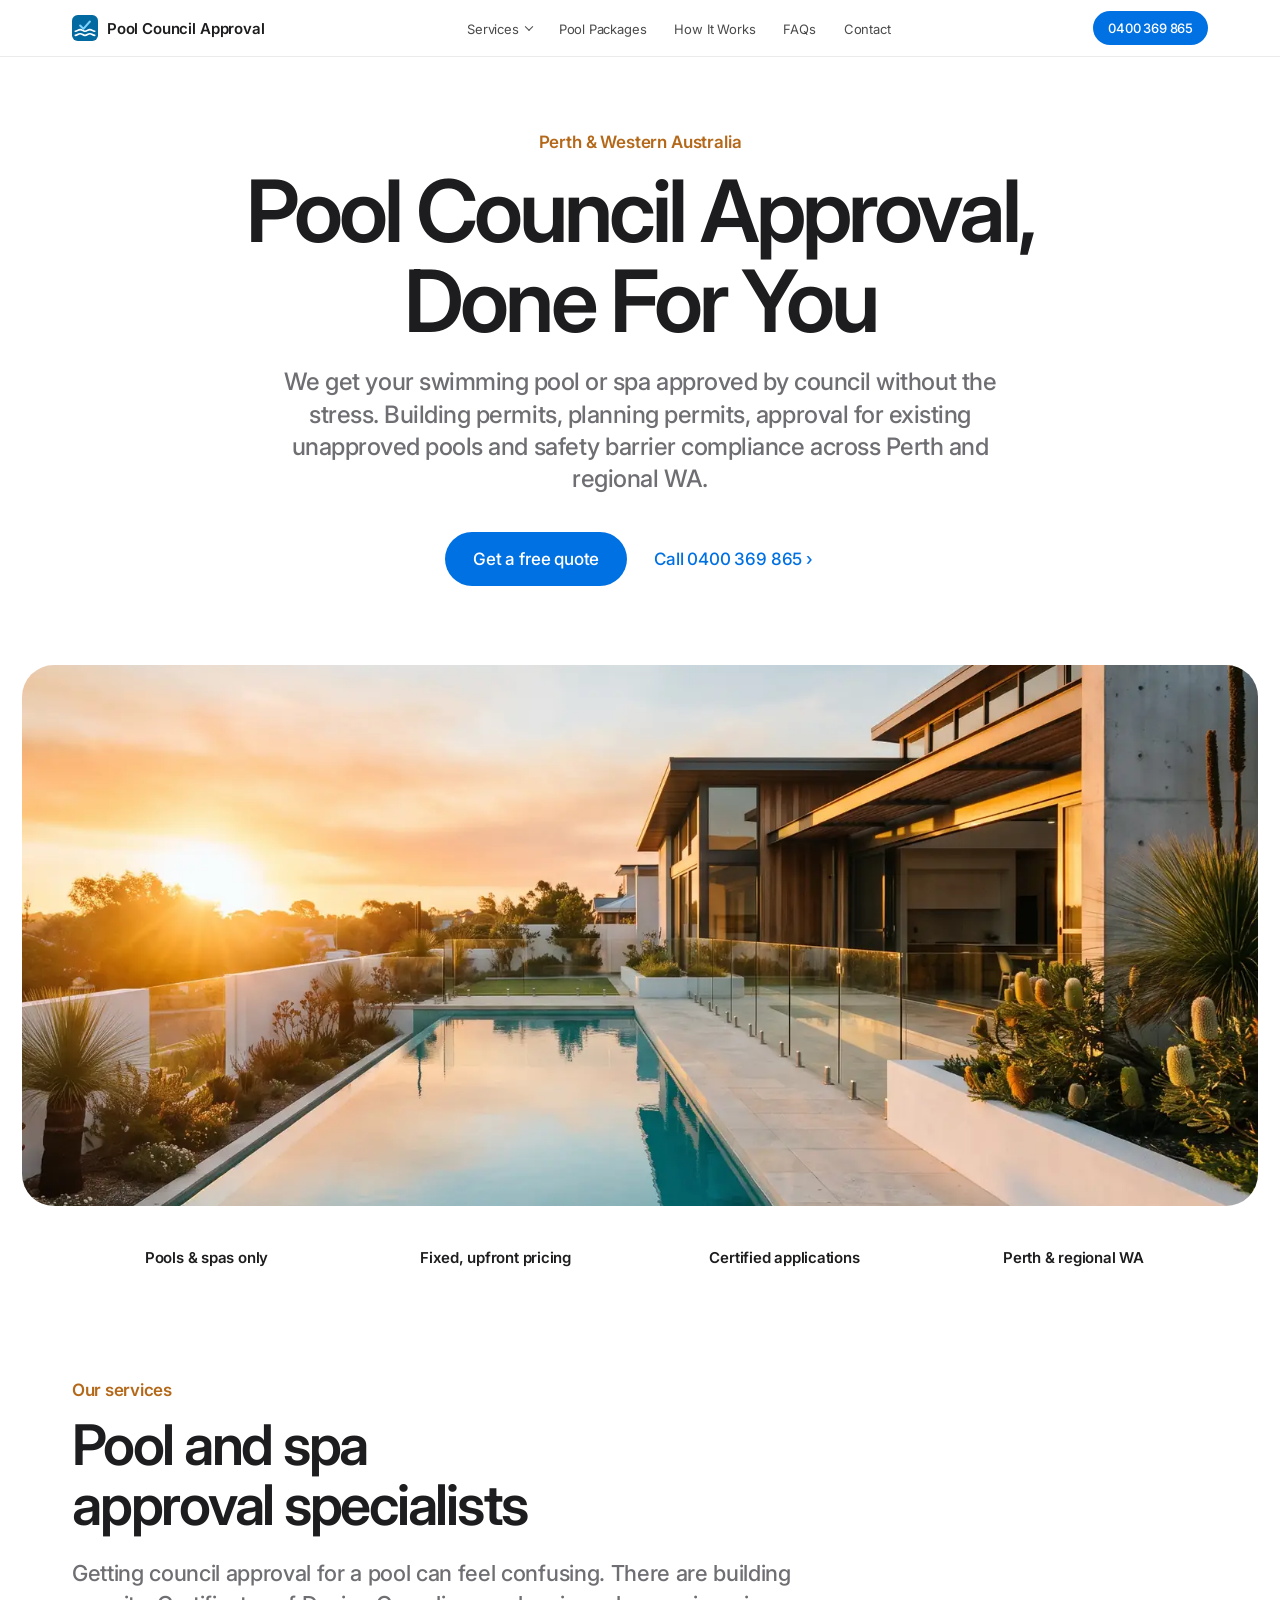
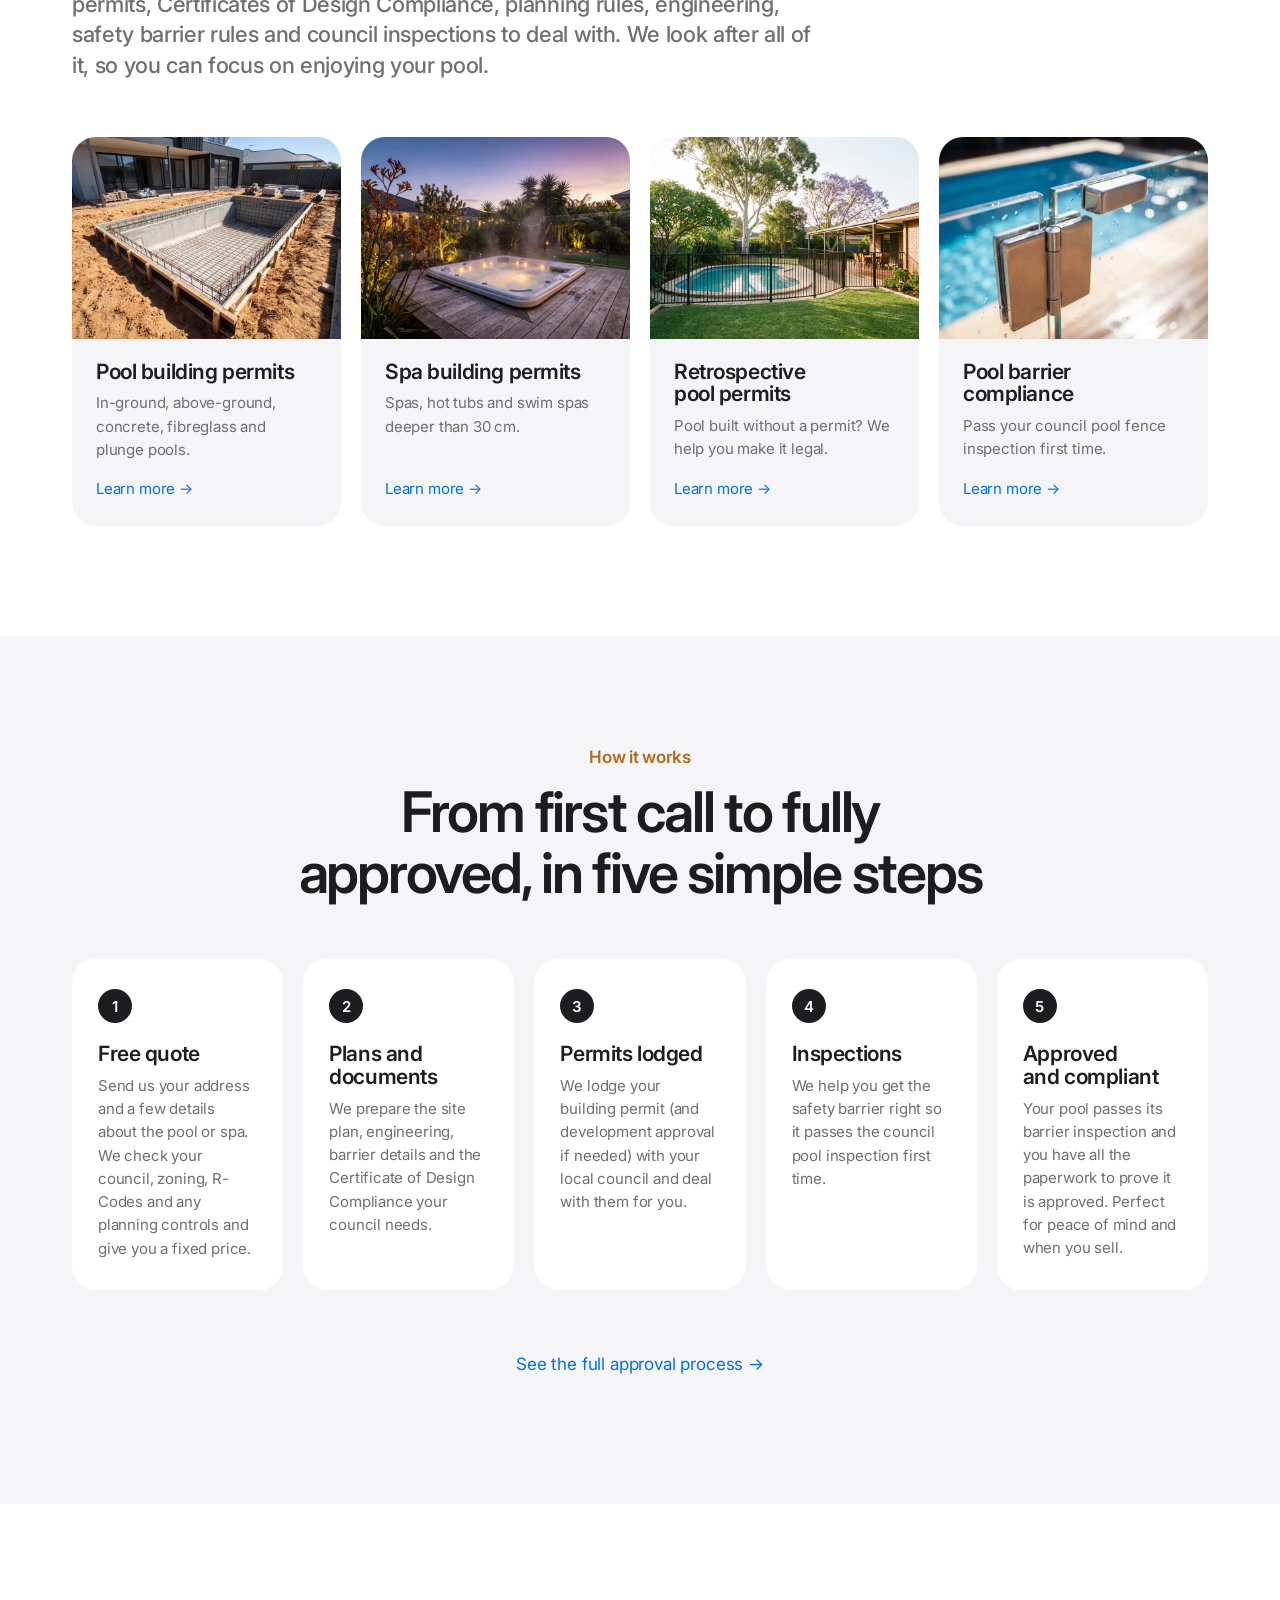
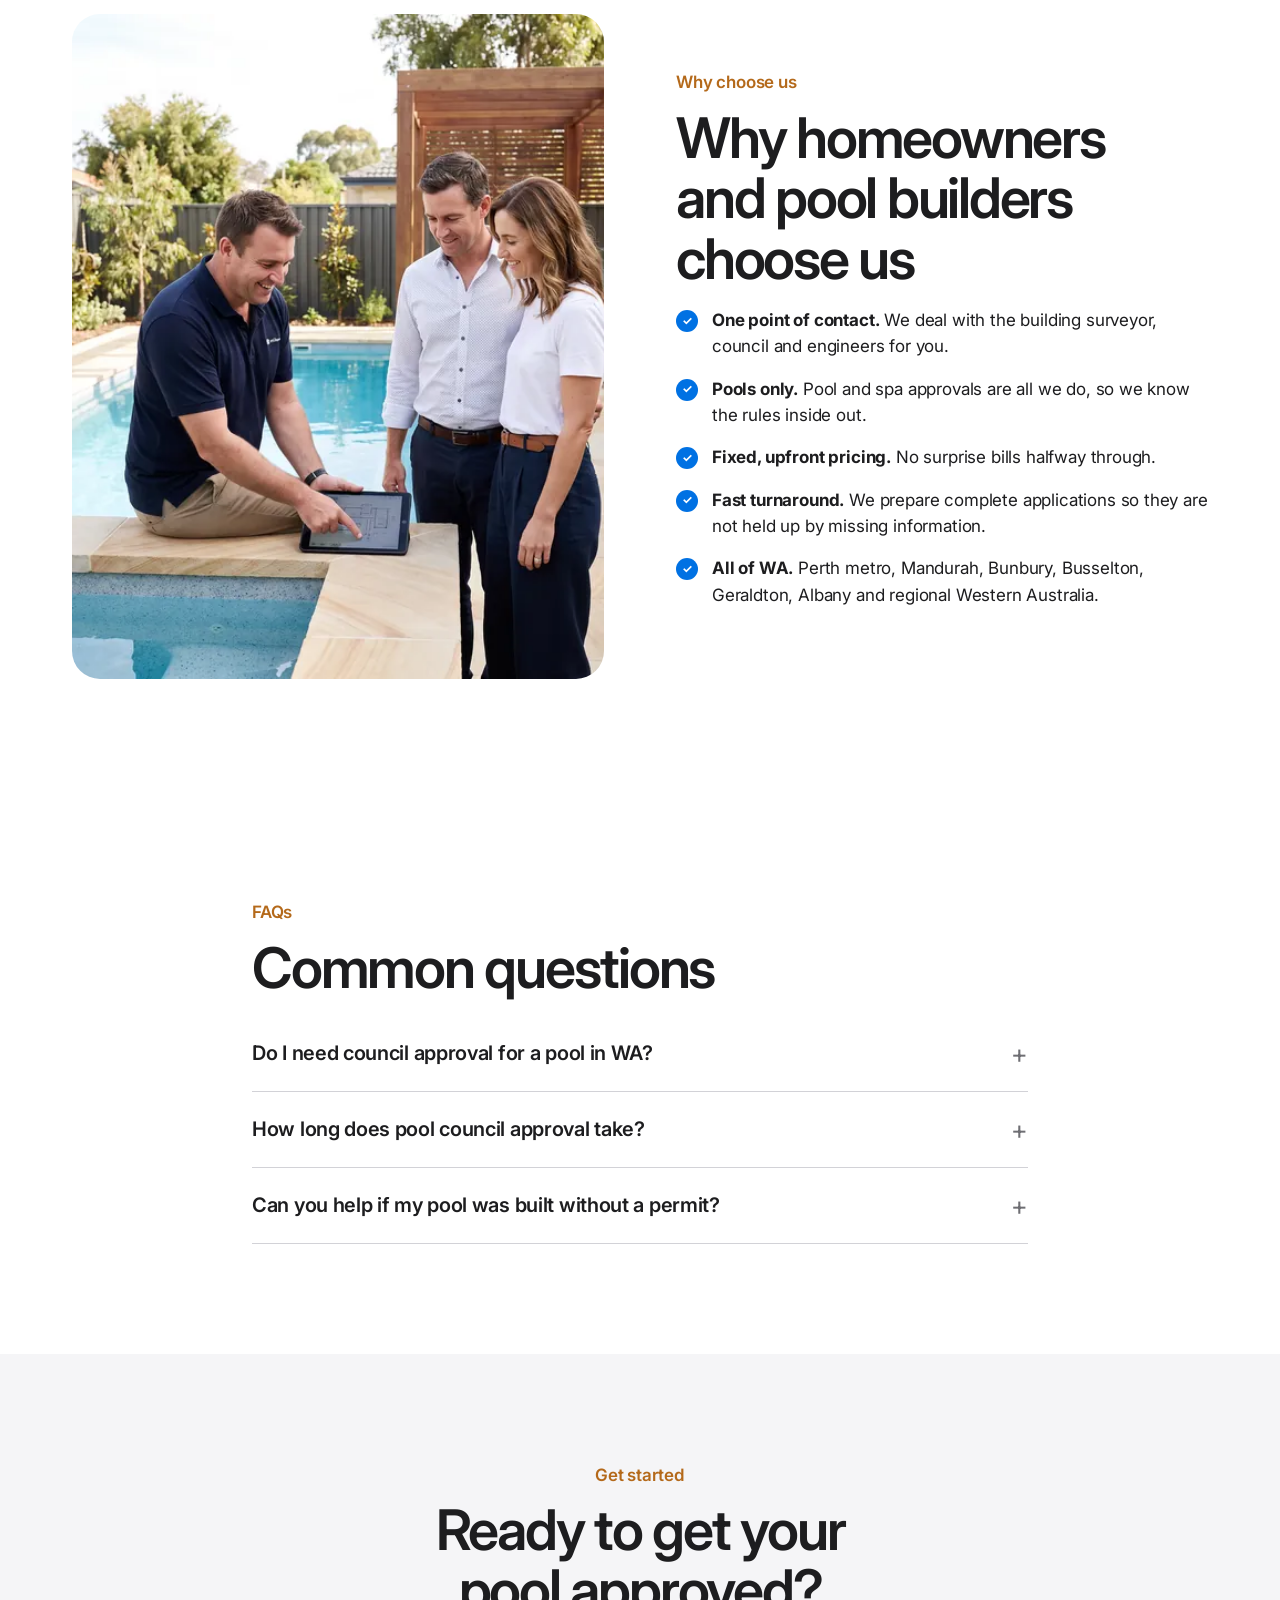
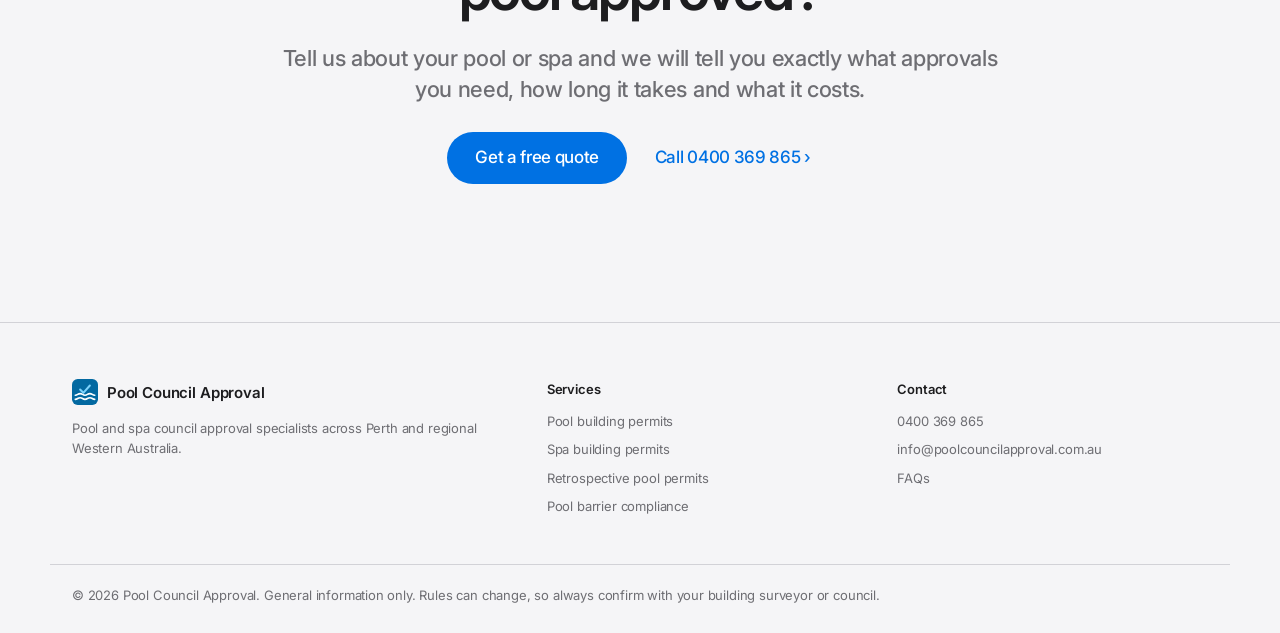
==== commit ad4dd365: "Restyle the whole site in the same calm Apple style as the pool designer Co-Authored-By: Claude Opus" ====
--- a/index.html
+++ b/index.html
@@ -17,9 +17,9 @@
 <link rel="icon" href="/favicon.svg" type="image/svg+xml">
 <link rel="preconnect" href="https://fonts.googleapis.com">
 <link rel="preconnect" href="https://fonts.gstatic.com" crossorigin>
-<link rel="stylesheet" href="https://fonts.googleapis.com/css2?family=Fraunces:opsz,wght@9..144,400;9..144,600&family=Inter:wght@400;500;600&display=swap">
+<link rel="stylesheet" href="https://fonts.googleapis.com/css2?family=Inter:wght@400;500;600;700&display=swap">
 <link rel="preload" as="image" href="/images/hero.webp" fetchpriority="high">
-<link rel="stylesheet" href="/styles.css">
+<link rel="stylesheet" href="/styles.css?v=2">
 <script type="application/ld+json">{"@context": "https://schema.org", "@type": "ProfessionalService", "name": "Pool Council Approval", "url": "https://poolcouncilapproval.com.au/", "logo": "https://poolcouncilapproval.com.au/favicon.svg", "image": "https://poolcouncilapproval.com.au/og-image.jpg", "telephone": "+61400369865", "email": "info@poolcouncilapproval.com.au", "areaServed": {"@type": "State", "name": "Western Australia"}, "address": {"@type": "PostalAddress", "addressRegion": "WA", "addressCountry": "AU"}, "description": "Pool and spa council approval specialists. We handle building permits, planning permits, building approval certificates for unapproved pools, and barrier compliance for WA homeowners and pool builders.", "serviceType": ["Pool building permits", "Spa building permits", "Retrospective pool permits", "Building approval certificates", "Pool barrier compliance"]}</script>
 <script type="application/ld+json">{"@context": "https://schema.org", "@type": "FAQPage", "mainEntity": [{"@type": "Question", "name": "Do I need council approval for a pool in WA?", "acceptedAnswer": {"@type": "Answer", "text": "Yes. In Western Australia you need a building permit from your local council for any swimming pool or spa that can hold more than 300 mm (30 cm) of water. This includes above-ground pools, spas and many portable pools."}}, {"@type": "Question", "name": "How long does pool council approval take?", "acceptedAnswer": {"@type": "Answer", "text": "A standard pool building permit usually takes a few weeks once all documents are ready. Sites with planning overlays, easements or heritage controls can take longer. We give you a timeline with your quote."}}, {"@type": "Question", "name": "Can you help if my pool was built without a permit?", "acceptedAnswer": {"@type": "Answer", "text": "Yes. In WA this is done with a Building Approval Certificate, which approves work that was built without a permit. We handle the whole process."}}]}</script>
 </head>
--- a/styles.css
+++ b/styles.css
@@ -1,203 +1,187 @@
+/* Main site look. Matches the pool designer: calm Apple style, white and light grey,
+   big bold headings, and blue as the one accent colour for buttons and links. */
 :root {
-  --navy: #0b2233;
-  --navy-2: #12344a;
-  --teal: #1f7a8c;
-  --sand: #f6f1ea;
-  --gold: #c8a46a;
-  --gold-dark: #a8854c;
-  --text: #24323d;
-  --muted: #5c6b76;
-  --line: #e6e0d6;
-  --serif: "Fraunces", Georgia, "Times New Roman", serif;
-  --sans: "Inter", system-ui, -apple-system, "Segoe UI", Roboto, Arial, sans-serif;
+  --ink: #1d1d1f;
+  --grey: #6e6e73;
+  --hair: #d2d2d7;
+  --panel: #f5f5f7;
+  --blue: #0071e3;
+  --warm: #b4691a;
+  --sans: "Inter", -apple-system, BlinkMacSystemFont, "SF Pro Text", "Helvetica Neue", Arial, sans-serif;
 }
 * { box-sizing: border-box; }
 html { scroll-behavior: smooth; }
-body { margin: 0; font-family: var(--sans); color: var(--text); line-height: 1.7; background: #fff; font-size: 17px; -webkit-font-smoothing: antialiased; }
+body { margin: 0; font-family: var(--sans); color: var(--ink); line-height: 1.55; background: #fff; font-size: 17px; letter-spacing: -0.01em; -webkit-font-smoothing: antialiased; }
 img { max-width: 100%; height: auto; display: block; }
-a { color: var(--teal); }
-h1, h2, h3 { font-family: var(--serif); font-weight: 400; line-height: 1.15; color: var(--navy); letter-spacing: -0.01em; }
-h2 { font-size: clamp(30px, 4vw, 44px); margin: 0 0 18px; }
-h3 { font-size: 22px; margin: 0 0 8px; }
-.wrap { max-width: 1180px; margin: 0 auto; padding: 0 20px; }
+a { color: var(--blue); text-decoration: none; }
+a:hover { text-decoration: underline; }
+h1, h2, h3 { font-weight: 600; line-height: 1.08; color: var(--ink); letter-spacing: -0.03em; text-wrap: balance; }
+h2 { font-size: clamp(34px, 5vw, 56px); margin: 0 0 18px; letter-spacing: -0.04em; }
+h3 { font-size: 21px; margin: 0 0 8px; letter-spacing: -0.02em; }
+.wrap { max-width: 1180px; margin: 0 auto; padding: 0 22px; }
 .narrow { max-width: 820px; }
-section, section.wrap { padding-top: 96px; padding-bottom: 96px; }
+section, section.wrap { padding-top: 110px; padding-bottom: 110px; }
 .center { text-align: center; }
-.small { font-size: 14px; opacity: .7; }
-.eyebrow { font-size: 13px; font-weight: 600; letter-spacing: .18em; text-transform: uppercase; color: var(--gold-dark); margin: 0 0 14px; }
-.eyebrow.light { color: var(--gold); }
-.intro { max-width: 760px; margin-bottom: 48px; }
-.intro p { color: var(--muted); font-size: 18px; }
+.small { font-size: 13px; color: var(--grey); }
+.eyebrow { font-size: 17px; font-weight: 600; letter-spacing: -0.01em; color: var(--warm); margin: 0 0 12px; }
+.intro { max-width: 760px; margin-bottom: 56px; }
+.intro .eyebrow { color: var(--warm); font-size: 17px; font-weight: 600; }
+.intro p { color: var(--grey); font-size: clamp(19px, 2vw, 22px); font-weight: 500; line-height: 1.4; letter-spacing: -0.015em; }
 .dark .intro { margin-left: auto; margin-right: auto; text-align: center; }
+:focus-visible { outline: 2px solid var(--blue); outline-offset: 3px; }
 
-/* Header */
-.top { position: sticky; top: 0; z-index: 20; background: rgba(255,255,255,.92); backdrop-filter: saturate(180%) blur(14px); -webkit-backdrop-filter: saturate(180%) blur(14px); border-bottom: 1px solid rgba(11,34,51,.08); }
-.bar { display: flex; align-items: center; justify-content: space-between; gap: 24px; height: 76px; }
-.logo { display: flex; align-items: center; gap: 10px; text-decoration: none; color: var(--navy); flex-shrink: 0; }
-.logo span { font-family: var(--serif); font-size: 21px; line-height: 1; }
-.logo em { font-style: italic; color: var(--gold-dark); margin-left: 5px; }
-.logo.light { color: #fff; }
-.logo.light em { color: var(--gold); }
-.menu ul { list-style: none; margin: 0; padding: 0; display: flex; gap: 26px; }
-.menu a { text-decoration: none; color: var(--text); font-size: 15px; font-weight: 500; white-space: nowrap; position: relative; padding: 6px 0; }
-.menu a::after { content: ""; position: absolute; left: 0; right: 0; bottom: 0; height: 1.5px; background: var(--gold); transform: scaleX(0); transition: transform .25s; }
-.menu a:hover::after, .menu a[aria-current]::after, .menu a.is-active::after { transform: scaleX(1); }
-.call { flex-shrink: 0; text-decoration: none; font-weight: 600; font-size: 15px; color: #fff; background: var(--navy); padding: 11px 20px; border-radius: 999px; transition: background .2s; }
-.call:hover { background: var(--teal); }
+/* Header: thin, see-through, like the designer */
+.top { position: sticky; top: 0; z-index: 20; background: rgba(255,255,255,.82); backdrop-filter: saturate(180%) blur(20px); -webkit-backdrop-filter: saturate(180%) blur(20px); border-bottom: 1px solid rgba(0,0,0,.08); }
+.bar { display: flex; align-items: center; justify-content: space-between; gap: 24px; height: 56px; }
+.logo { display: flex; align-items: center; gap: 9px; color: var(--ink); flex-shrink: 0; }
+.logo:hover { text-decoration: none; }
+.logo img { width: 26px; height: 26px; }
+.logo span { font-size: 15px; font-weight: 600; line-height: 1; }
+.logo em { font-style: normal; margin-left: 4px; }
+.menu ul { list-style: none; margin: 0; padding: 0; display: flex; gap: 28px; }
+.menu a { color: var(--ink); opacity: .8; font-size: 13px; white-space: nowrap; padding: 6px 0; }
+.menu a:hover { opacity: 1; text-decoration: none; }
+.menu a[aria-current], .menu a.is-active { opacity: 1; font-weight: 600; }
+.call { flex-shrink: 0; font-weight: 500; font-size: 13px; color: #fff; background: var(--blue); padding: 7px 15px; border-radius: 980px; transition: background .2s; }
+.call:hover { background: #0077ed; text-decoration: none; }
 
 /* Services dropdown */
-.has-drop { position: relative; }
-.drop-toggle::before { content: ""; position: absolute; right: -16px; top: 50%; width: 6px; height: 6px; border-right: 1.5px solid currentColor; border-bottom: 1.5px solid currentColor; transform: translateY(-70%) rotate(45deg); }
-.has-drop { margin-right: 14px; }
-.menu .drop { position: absolute; left: -22px; top: 100%; display: block; min-width: 300px; padding: 10px; margin-top: 14px; background: #fff; border: 1px solid var(--line); border-radius: 16px; box-shadow: 0 24px 50px rgba(11,34,51,.14); opacity: 0; visibility: hidden; transform: translateY(8px); transition: opacity .2s, transform .2s, visibility .2s; }
+.has-drop { position: relative; margin-right: 12px; }
+.drop-toggle::before { content: ""; position: absolute; right: -13px; top: 50%; width: 5px; height: 5px; border-right: 1.5px solid currentColor; border-bottom: 1.5px solid currentColor; transform: translateY(-70%) rotate(45deg); }
+.menu .drop { position: absolute; left: -18px; top: 100%; display: block; min-width: 300px; padding: 8px; margin-top: 14px; background: rgba(255,255,255,.96); backdrop-filter: blur(20px); -webkit-backdrop-filter: blur(20px); border: 1px solid rgba(0,0,0,.06); border-radius: 18px; box-shadow: 0 20px 50px rgba(0,0,0,.12); opacity: 0; visibility: hidden; transform: translateY(6px); transition: opacity .2s, transform .2s, visibility .2s; }
 .menu .drop::before { content: ""; position: absolute; left: 0; right: 0; top: -16px; height: 16px; }
 .has-drop:hover .drop, .has-drop:focus-within .drop { opacity: 1; visibility: visible; transform: translateY(0); }
-.menu .drop a { display: block; padding: 12px 14px; border-radius: 10px; white-space: normal; }
-.menu .drop a::after { display: none; }
-.menu .drop a:hover, .menu .drop a[aria-current] { background: var(--sand); }
-.drop strong { display: block; font-weight: 600; color: var(--navy); }
-.drop small { display: block; color: var(--muted); font-size: 13px; margin-top: 2px; }
+.menu .drop a { display: block; padding: 11px 14px; border-radius: 12px; white-space: normal; opacity: 1; }
+.menu .drop a:hover, .menu .drop a[aria-current] { background: var(--panel); }
+.drop strong { display: block; font-size: 15px; font-weight: 600; }
+.drop small { display: block; color: var(--grey); font-size: 13px; margin-top: 1px; }
 
-/* Buttons */
-.btn { display: inline-block; background: var(--gold); color: var(--navy); font-weight: 600; font-size: 16px; padding: 16px 30px; border-radius: 999px; text-decoration: none; border: 0; cursor: pointer; margin: 6px 10px 6px 0; transition: transform .2s, box-shadow .2s, background .2s; font-family: var(--sans); }
-.btn:hover { background: #d6b57d; transform: translateY(-2px); box-shadow: 0 12px 28px rgba(200,164,106,.35); }
-.btn.ghost { background: transparent; color: #fff; border: 1px solid rgba(255,255,255,.55); }
-.btn.ghost:hover { background: rgba(255,255,255,.1); box-shadow: none; }
+/* Buttons: blue pill, and a plain blue link with an arrow */
+.btn { display: inline-block; background: var(--blue); color: #fff; font-weight: 500; font-size: 17px; padding: 14px 28px; border-radius: 980px; border: 0; cursor: pointer; margin: 6px 12px 6px 0; transition: background .2s; font-family: var(--sans); }
+.btn:hover { background: #0077ed; text-decoration: none; }
+.btn.ghost { background: none; color: var(--blue); padding-left: 10px; padding-right: 10px; }
+.btn.ghost::after { content: " ›"; }
+.btn.ghost:hover { background: none; text-decoration: underline; }
 
-/* Hero */
-.hero { position: relative; color: #fff; padding: 120px 0 110px; overflow: hidden; background: var(--navy); }
-.hero.home { padding: 190px 0 170px; }
-.hero-img { position: absolute; inset: 0; width: 100%; height: 100%; object-fit: cover; object-position: center 60%; }
-.hero::after { content: ""; position: absolute; inset: 0; background: linear-gradient(90deg, rgba(11,34,51,.88) 0%, rgba(11,34,51,.62) 45%, rgba(11,34,51,.15) 100%); }
-.hero-inner { position: relative; z-index: 1; }
-.hero h1 { color: #fff; font-size: clamp(38px, 6vw, 72px); max-width: 820px; margin: 0 0 22px; }
-.lead { font-size: 19px; max-width: 620px; color: rgba(255,255,255,.88); margin: 0 0 30px; }
-.crumbs { font-size: 14px; color: rgba(255,255,255,.7); margin-bottom: 28px; }
-.crumbs a { color: rgba(255,255,255,.85); text-decoration: none; }
+/* Hero: big centred heading on white, the photo sits underneath in a rounded frame */
+.hero { display: flex; flex-direction: column; text-align: center; padding: 72px 0 0; }
+.hero-inner { order: 0; max-width: 940px; }
+.hero h1 { font-size: clamp(40px, 6.4vw, 80px); letter-spacing: -0.045em; line-height: 1.04; margin: 0 auto 20px; }
+.hero.home h1 { font-size: clamp(42px, 6.8vw, 86px); }
+.lead { font-size: clamp(19px, 2.2vw, 24px); font-weight: 500; letter-spacing: -0.02em; line-height: 1.35; color: var(--grey); max-width: 760px; margin: 0 auto 30px; }
+.hero-img { order: 1; width: calc(100% - 44px); max-width: 1400px; margin: 56px auto 0; aspect-ratio: 16 / 7; object-fit: cover; border-radius: 32px; background: var(--panel); }
+.crumbs { font-size: 13px; color: var(--grey); margin-bottom: 22px; }
+.crumbs a { color: var(--grey); }
 .crumbs span { margin: 0 6px; opacity: .5; }
 
-/* Trust bar */
-.trust { background: var(--navy); color: rgba(255,255,255,.85); font-size: 14px; letter-spacing: .04em; }
-.trust .wrap { display: flex; flex-wrap: wrap; justify-content: space-between; gap: 12px 28px; padding-top: 20px; padding-bottom: 20px; }
-.trust span::before { content: "✦"; color: var(--gold); margin-right: 10px; }
+/* Trust strip under the hero photo */
+.trust { color: var(--grey); font-size: 15px; }
+.trust .wrap { display: grid; grid-template-columns: repeat(4, 1fr); gap: 20px; text-align: center; padding-top: 40px; padding-bottom: 0; }
+.trust span { color: var(--ink); font-weight: 600; letter-spacing: -0.015em; }
 
 /* Service cards */
-.cards { display: grid; grid-template-columns: repeat(auto-fit, minmax(250px, 1fr)); gap: 26px; }
-.card { display: flex; flex-direction: column; background: #fff; border: 1px solid var(--line); border-radius: 18px; overflow: hidden; text-decoration: none; color: var(--text); transition: transform .3s, box-shadow .3s; }
-.card:hover { transform: translateY(-6px); box-shadow: 0 24px 50px rgba(11,34,51,.12); }
-.card img { aspect-ratio: 4/3; object-fit: cover; width: 100%; transition: transform .6s; }
-.card:hover img { transform: scale(1.04); }
-.card div { padding: 24px 26px 28px; display: flex; flex-direction: column; flex: 1; }
-.card p { color: var(--muted); font-size: 15.5px; margin: 0 0 18px; flex: 1; }
-.card span { color: var(--navy); font-weight: 600; font-size: 15px; }
+.cards { display: grid; grid-template-columns: repeat(auto-fit, minmax(250px, 1fr)); gap: 20px; }
+.card { display: flex; flex-direction: column; background: var(--panel); border-radius: 24px; overflow: hidden; color: var(--ink); transition: transform .3s ease, box-shadow .3s ease; }
+.card:hover { text-decoration: none; transform: translateY(-4px); box-shadow: 0 18px 40px rgba(0,0,0,.08); }
+.card img { aspect-ratio: 4/3; object-fit: cover; width: 100%; }
+.card div { padding: 22px 24px 26px; display: flex; flex-direction: column; flex: 1; }
+.card p { color: var(--grey); font-size: 15px; margin: 0 0 16px; flex: 1; }
+.card span { color: var(--blue); font-size: 15px; }
 
-/* Dark band + steps */
-.dark { background: var(--navy); color: rgba(255,255,255,.85); }
-.dark h2, .dark h3 { color: #fff; }
-.steps { counter-reset: s; list-style: none; padding: 0; margin: 0; display: grid; grid-template-columns: repeat(auto-fit, minmax(200px, 1fr)); gap: 22px; }
-.steps li { counter-increment: s; padding: 30px 26px; border-radius: 18px; background: var(--sand); }
-.dark .steps li { background: var(--navy-2); border: 1px solid rgba(255,255,255,.08); }
-.steps li::before { content: "0" counter(s); display: block; font-family: var(--serif); font-size: 40px; color: var(--gold); line-height: 1; margin-bottom: 18px; }
-.steps p { font-size: 15.5px; margin: 0; }
-.dark .steps p { color: rgba(255,255,255,.75); }
-.link-light { color: var(--gold); text-decoration: none; font-weight: 600; display: inline-block; margin-top: 36px; }
+/* Grey band + numbered steps */
+.dark { background: var(--panel); }
+.steps { counter-reset: s; list-style: none; padding: 0; margin: 0; display: grid; grid-template-columns: repeat(auto-fit, minmax(200px, 1fr)); gap: 20px; }
+.steps li { counter-increment: s; padding: 30px 26px; border-radius: 24px; background: var(--panel); }
+.dark .steps li { background: #fff; }
+.steps li::before { content: counter(s); display: grid; place-items: center; width: 34px; height: 34px; border-radius: 50%; background: var(--ink); color: #fff; font-size: 15px; font-weight: 600; margin-bottom: 20px; }
+.steps p { font-size: 15px; color: var(--grey); margin: 0; }
+.link-light { font-size: 17px; display: inline-block; margin-top: 44px; }
 
 /* Feature split */
-.feature { display: grid; grid-template-columns: 1fr 1fr; gap: 64px; align-items: center; }
-.feature-img img { border-radius: 22px; aspect-ratio: 4/5; object-fit: cover; width: 100%; box-shadow: 0 30px 60px rgba(11,34,51,.18); }
+.feature { display: grid; grid-template-columns: 1fr 1fr; gap: 72px; align-items: center; }
+.feature-img img { border-radius: 28px; aspect-ratio: 4/5; object-fit: cover; width: 100%; background: var(--panel); }
 
 /* Ticks */
 .ticks { list-style: none; padding: 0; margin: 0; }
-.ticks li { padding: 0 0 0 38px; position: relative; margin-bottom: 16px; }
-.ticks li::before { content: "✓"; position: absolute; left: 0; top: 2px; width: 24px; height: 24px; border-radius: 50%; background: var(--sand); color: var(--gold-dark); font-size: 13px; font-weight: 700; display: grid; place-items: center; }
+.ticks li { padding: 0 0 0 36px; position: relative; margin-bottom: 16px; }
+.ticks li::before { content: "✓"; position: absolute; left: 0; top: 3px; width: 22px; height: 22px; border-radius: 50%; background: var(--blue); color: #fff; font-size: 12px; font-weight: 700; display: grid; place-items: center; }
 
 /* Inner page split */
 .split { display: grid; grid-template-columns: minmax(0, 1fr) 340px; gap: 72px; align-items: start; }
-.prose h2 { font-size: clamp(26px, 3vw, 34px); margin-top: 48px; }
+.prose h2 { font-size: clamp(28px, 3.4vw, 40px); margin-top: 56px; }
 .prose h2:first-child { margin-top: 0; }
-.prose p, .prose li { color: #3a4853; }
+.prose p, .prose li { color: #424245; }
 .prose ul:not(.ticks) li { margin-bottom: 6px; }
-.side { position: sticky; top: 100px; }
-.side-card { background: var(--navy); color: rgba(255,255,255,.82); border-radius: 22px; padding: 34px 30px; }
-.side-card h3 { color: #fff; font-size: 26px; }
-.side-card p:not(.eyebrow) { font-size: 15.5px; }
+.side { position: sticky; top: 80px; }
+.side-card { background: var(--panel); border-radius: 24px; padding: 32px 28px; }
+.side-card h3 { font-size: 24px; }
+.side-card p:not(.eyebrow) { font-size: 15px; color: var(--grey); }
 .side-card .btn { width: 100%; text-align: center; margin: 10px 0 0; }
-.side-phone { display: block; text-align: center; margin-top: 14px; color: #fff; text-decoration: none; font-size: 15px; }
+.side-phone { display: block; text-align: center; margin-top: 14px; font-size: 15px; }
 
 /* FAQ */
-.faq { background: var(--sand); }
-.faq details { background: #fff; border-radius: 14px; margin-bottom: 12px; padding: 4px 26px; border: 1px solid var(--line); }
-.faq summary { font-family: var(--serif); font-size: 20px; color: var(--navy); cursor: pointer; list-style: none; padding: 18px 30px 18px 0; position: relative; }
+.faq details { border-bottom: 1px solid var(--hair); }
+.faq summary { font-size: 20px; font-weight: 600; letter-spacing: -0.015em; cursor: pointer; list-style: none; padding: 22px 34px 22px 0; position: relative; }
 .faq summary::-webkit-details-marker { display: none; }
-.faq summary::after { content: "+"; position: absolute; right: 0; top: 14px; font-size: 26px; color: var(--gold-dark); transition: transform .25s; }
-.faq details[open] summary::after { transform: rotate(45deg); }
-.faq details p { margin: 0 0 20px; color: var(--muted); }
+.faq summary::after { content: "+"; position: absolute; right: 0; top: 18px; font-size: 26px; font-weight: 400; color: var(--grey); }
+.faq details[open] summary::after { content: "\2212"; }
+.faq details p { margin: 0 0 22px; color: var(--grey); }
 
-/* CTA */
-.cta { position: relative; text-align: center; color: #fff; overflow: hidden; background: var(--navy); padding: 120px 0; }
-.cta > img { position: absolute; inset: 0; width: 100%; height: 100%; object-fit: cover; }
-.cta::after { content: ""; position: absolute; inset: 0; background: rgba(11,34,51,.78); }
-.cta .wrap { position: relative; z-index: 1; max-width: 760px; }
-.cta h2 { color: #fff; }
-.cta p { color: rgba(255,255,255,.85); font-size: 18px; }
+/* Closing call to action: grey band, centred. The old background photo is not shown. */
+.cta { text-align: center; background: var(--panel); }
+.cta > img { display: none; }
+.cta .wrap { max-width: 760px; }
+.cta .eyebrow { color: var(--warm); font-size: 17px; font-weight: 600; }
+.cta p { color: var(--grey); font-size: clamp(19px, 2vw, 22px); font-weight: 500; letter-spacing: -0.015em; line-height: 1.4; }
+.cta .btn.ghost, .hero .btn.ghost { font-size: 17px; }
 
 /* Contact form */
-.form { display: grid; gap: 18px; max-width: 640px; background: #fff; border: 1px solid var(--line); border-radius: 22px; padding: 40px; box-shadow: 0 24px 60px rgba(11,34,51,.08); }
-.form label { display: grid; gap: 6px; font-weight: 500; font-size: 15px; color: var(--navy); }
-.form input, .form select, .form textarea { font: inherit; padding: 13px 16px; border: 1px solid #d9d3c9; border-radius: 12px; width: 100%; background: #fdfcfa; transition: border-color .2s, box-shadow .2s; }
-.form input:focus, .form select:focus, .form textarea:focus { outline: none; border-color: var(--gold); box-shadow: 0 0 0 4px rgba(200,164,106,.2); }
+.form { display: grid; gap: 18px; max-width: 640px; background: var(--panel); border-radius: 24px; padding: 40px; }
+.form label { display: grid; gap: 6px; font-weight: 500; font-size: 15px; }
+.form input, .form select, .form textarea { font: inherit; padding: 13px 16px; border: 1px solid var(--hair); border-radius: 12px; width: 100%; background: #fff; transition: border-color .2s, box-shadow .2s; }
+.form input:focus, .form select:focus, .form textarea:focus { outline: none; border-color: var(--blue); box-shadow: 0 0 0 4px rgba(0,113,227,.15); }
 .form .btn { justify-self: start; }
 
-/* Footer */
-footer { background: #071822; color: rgba(255,255,255,.7); padding: 72px 0 28px; font-size: 15px; }
-footer a { color: rgba(255,255,255,.8); text-decoration: none; }
-footer a:hover { color: var(--gold); }
-footer strong { color: #fff; font-weight: 600; display: block; margin-bottom: 14px; letter-spacing: .04em; }
+/* Footer: light grey, small text, like Apple */
+footer { background: var(--panel); color: var(--grey); padding: 56px 0 28px; font-size: 13px; border-top: 1px solid var(--hair); }
+footer a { color: var(--grey); }
+footer a:hover { color: var(--ink); }
+footer strong { color: var(--ink); font-weight: 600; display: block; margin-bottom: 12px; }
 footer ul { list-style: none; padding: 0; margin: 0; }
 footer li { margin-bottom: 8px; }
+footer .logo span { font-size: 15px; }
 .cols { display: grid; grid-template-columns: 1.4fr 1fr 1fr; gap: 40px; }
-footer .small { border-top: 1px solid rgba(255,255,255,.1); padding-top: 24px; margin-top: 48px; }
+footer .small { border-top: 1px solid var(--hair); padding-top: 20px; margin-top: 40px; }
 
 @media (max-width: 1080px) {
-  .bar { flex-wrap: wrap; height: auto; padding-top: 14px; padding-bottom: 0; row-gap: 6px; }
+  .bar { flex-wrap: wrap; height: auto; padding-top: 12px; padding-bottom: 0; row-gap: 4px; }
   .menu { order: 3; width: 100%; overflow-x: auto; scrollbar-width: none; }
-  .menu ul { gap: 22px; padding-bottom: 10px; }
+  .menu ul { gap: 22px; padding-bottom: 8px; }
   .has-drop, .menu .drop { display: contents; opacity: 1; visibility: visible; }
   .has-drop { margin: 0; }
   .drop-toggle, .drop small { display: none; }
-  .drop strong { font-weight: 500; color: var(--text); }
-  .menu .drop a { padding: 6px 0; white-space: nowrap; }
+  .drop strong { font-size: 13px; font-weight: 400; }
+  .menu .drop a { padding: 6px 0; white-space: nowrap; opacity: .8; }
   .menu li { flex-shrink: 0; }
   .menu .drop a:hover, .menu .drop a[aria-current] { background: none; }
+  .menu .drop a[aria-current] strong { font-weight: 600; }
 }
 @media (max-width: 900px) {
-  section, section.wrap { padding-top: 72px; padding-bottom: 72px; }
+  section, section.wrap { padding-top: 80px; padding-bottom: 80px; }
+  .hero { padding-top: 48px; padding-bottom: 0; }
   .feature, .split { grid-template-columns: 1fr; gap: 44px; }
   .side { position: static; }
   .feature-img img { aspect-ratio: 4/3; }
   .cols { grid-template-columns: 1fr; }
+  .trust .wrap { grid-template-columns: 1fr 1fr; }
 }
 @media (max-width: 600px) {
   body { font-size: 16px; }
-  .logo span { font-size: 18px; }
-  .call { padding: 9px 14px; font-size: 14px; }
-  .hero, .hero.home { padding: 80px 0 72px; }
-  .hero::after { background: linear-gradient(180deg, rgba(11,34,51,.7), rgba(11,34,51,.85)); }
-  .trust .wrap { justify-content: flex-start; }
+  .lead { font-size: 18px; }
+  .hero-img { width: calc(100% - 24px); margin-top: 40px; aspect-ratio: 4 / 3; border-radius: 20px; }
   .form { padding: 26px 20px; }
-  .btn { width: 100%; text-align: center; margin-right: 0; }
+  .btn:not(.ghost) { width: 100%; text-align: center; margin-right: 0; }
 }
 .contact { align-items: start; }
-.contact-img { border-radius: 22px; aspect-ratio: 4/3; object-fit: cover; width: 100%; margin-bottom: 32px; }
-.side-img { border-radius: 22px; aspect-ratio: 4/3; object-fit: cover; width: 100%; margin-bottom: 20px; }
-
-/* Used until the photos are added */
-.no-photos .hero, .no-photos .cta { background:
-  radial-gradient(ellipse at 85% 20%, rgba(31,122,140,.55), transparent 55%),
-  radial-gradient(ellipse at 10% 90%, rgba(200,164,106,.18), transparent 50%),
-  var(--navy); }
-.no-photos .hero::after, .no-photos .cta::after { background: url("data:image/svg+xml,%3Csvg xmlns='http://www.w3.org/2000/svg' width='160' height='40' viewBox='0 0 160 40'%3E%3Cpath d='M0 20c20 0 20-10 40-10s20 10 40 10 20-10 40-10 20 10 40 10' fill='none' stroke='%23ffffff' stroke-opacity='.05' stroke-width='2'/%3E%3C/svg%3E"); }
-.no-photos .card div { border-top: 4px solid var(--gold); }
-.no-photos .card h3 { font-size: 24px; }
-.panel { background: radial-gradient(ellipse at 80% 10%, rgba(31,122,140,.6), transparent 60%), var(--navy); border-radius: 22px; padding: 64px 48px; min-height: 420px; display: flex; flex-direction: column; justify-content: flex-end; box-shadow: 0 30px 60px rgba(11,34,51,.18); }
-.panel .quote { font-family: var(--serif); font-size: clamp(28px, 3.4vw, 40px); line-height: 1.2; color: #fff; margin: 0; }
+.contact-img { border-radius: 24px; aspect-ratio: 4/3; object-fit: cover; width: 100%; margin-bottom: 32px; }
+.side-img { border-radius: 24px; aspect-ratio: 4/3; object-fit: cover; width: 100%; margin-bottom: 20px; }
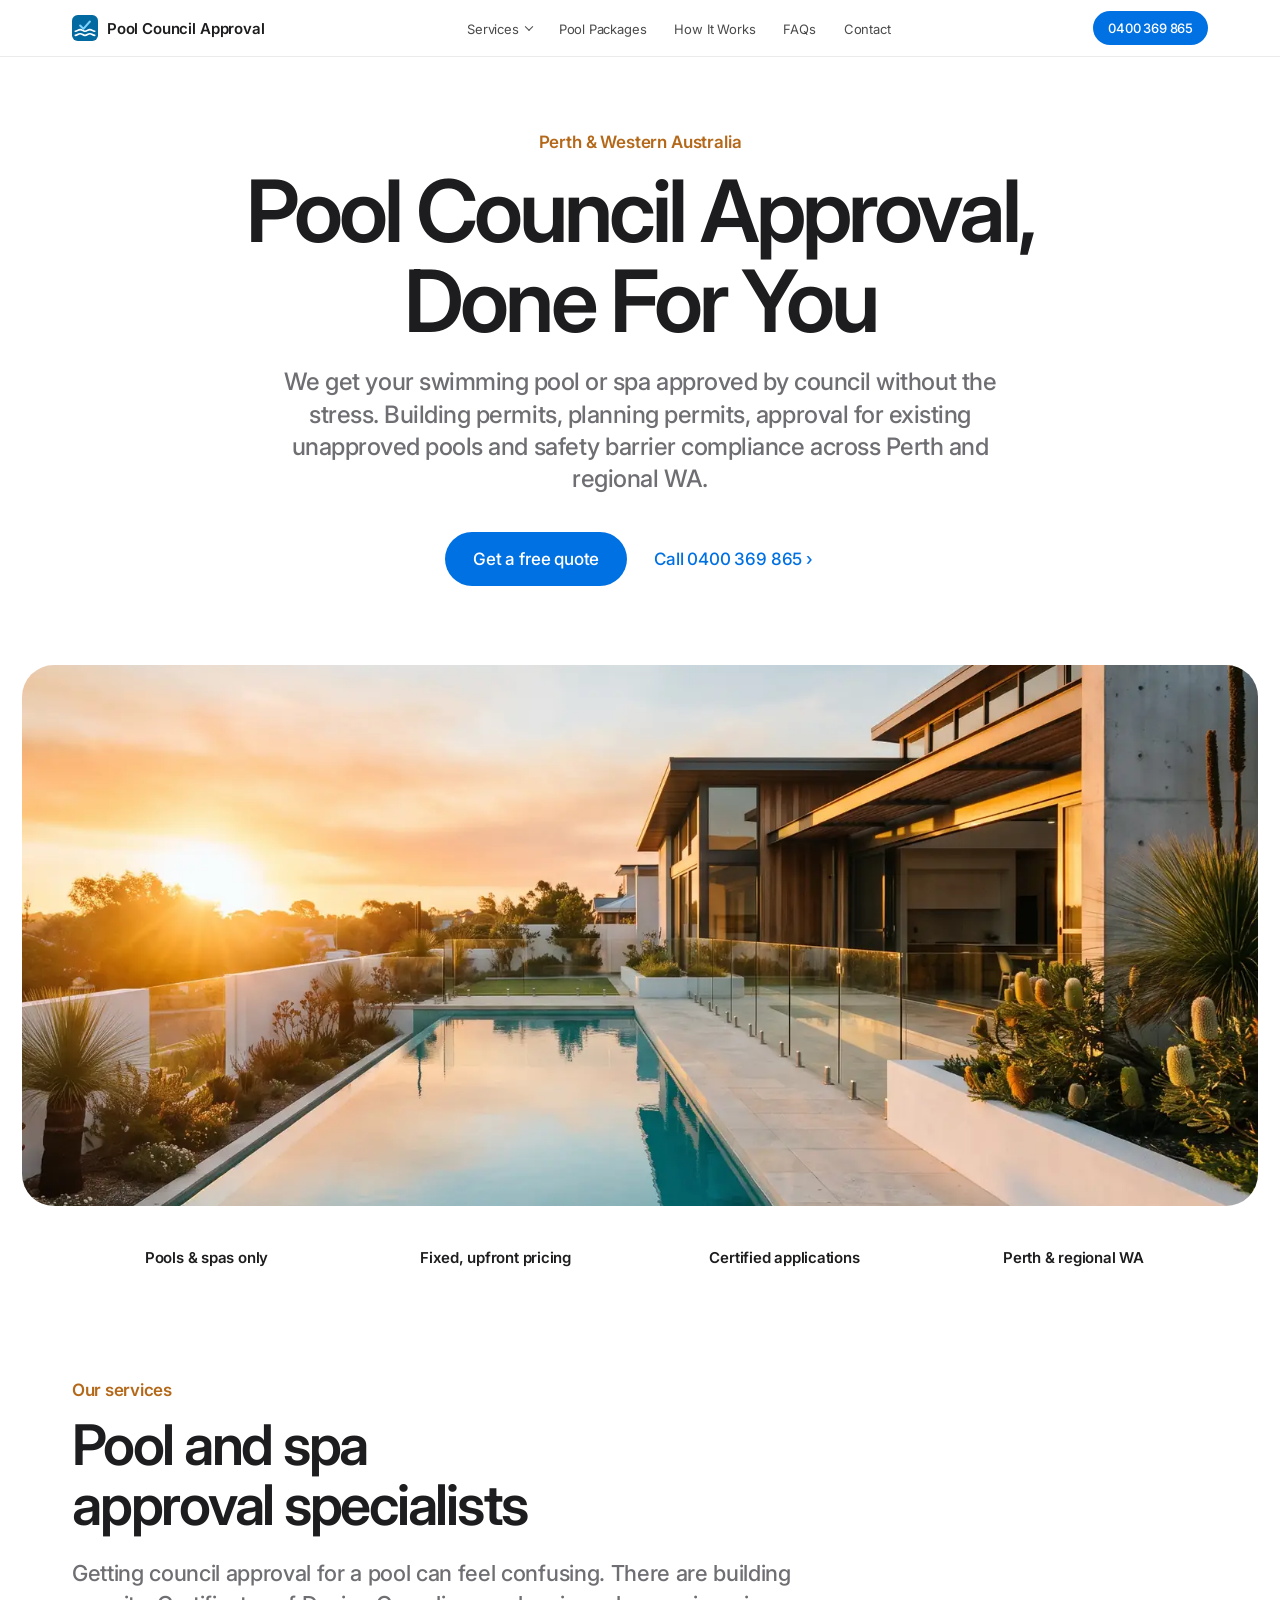
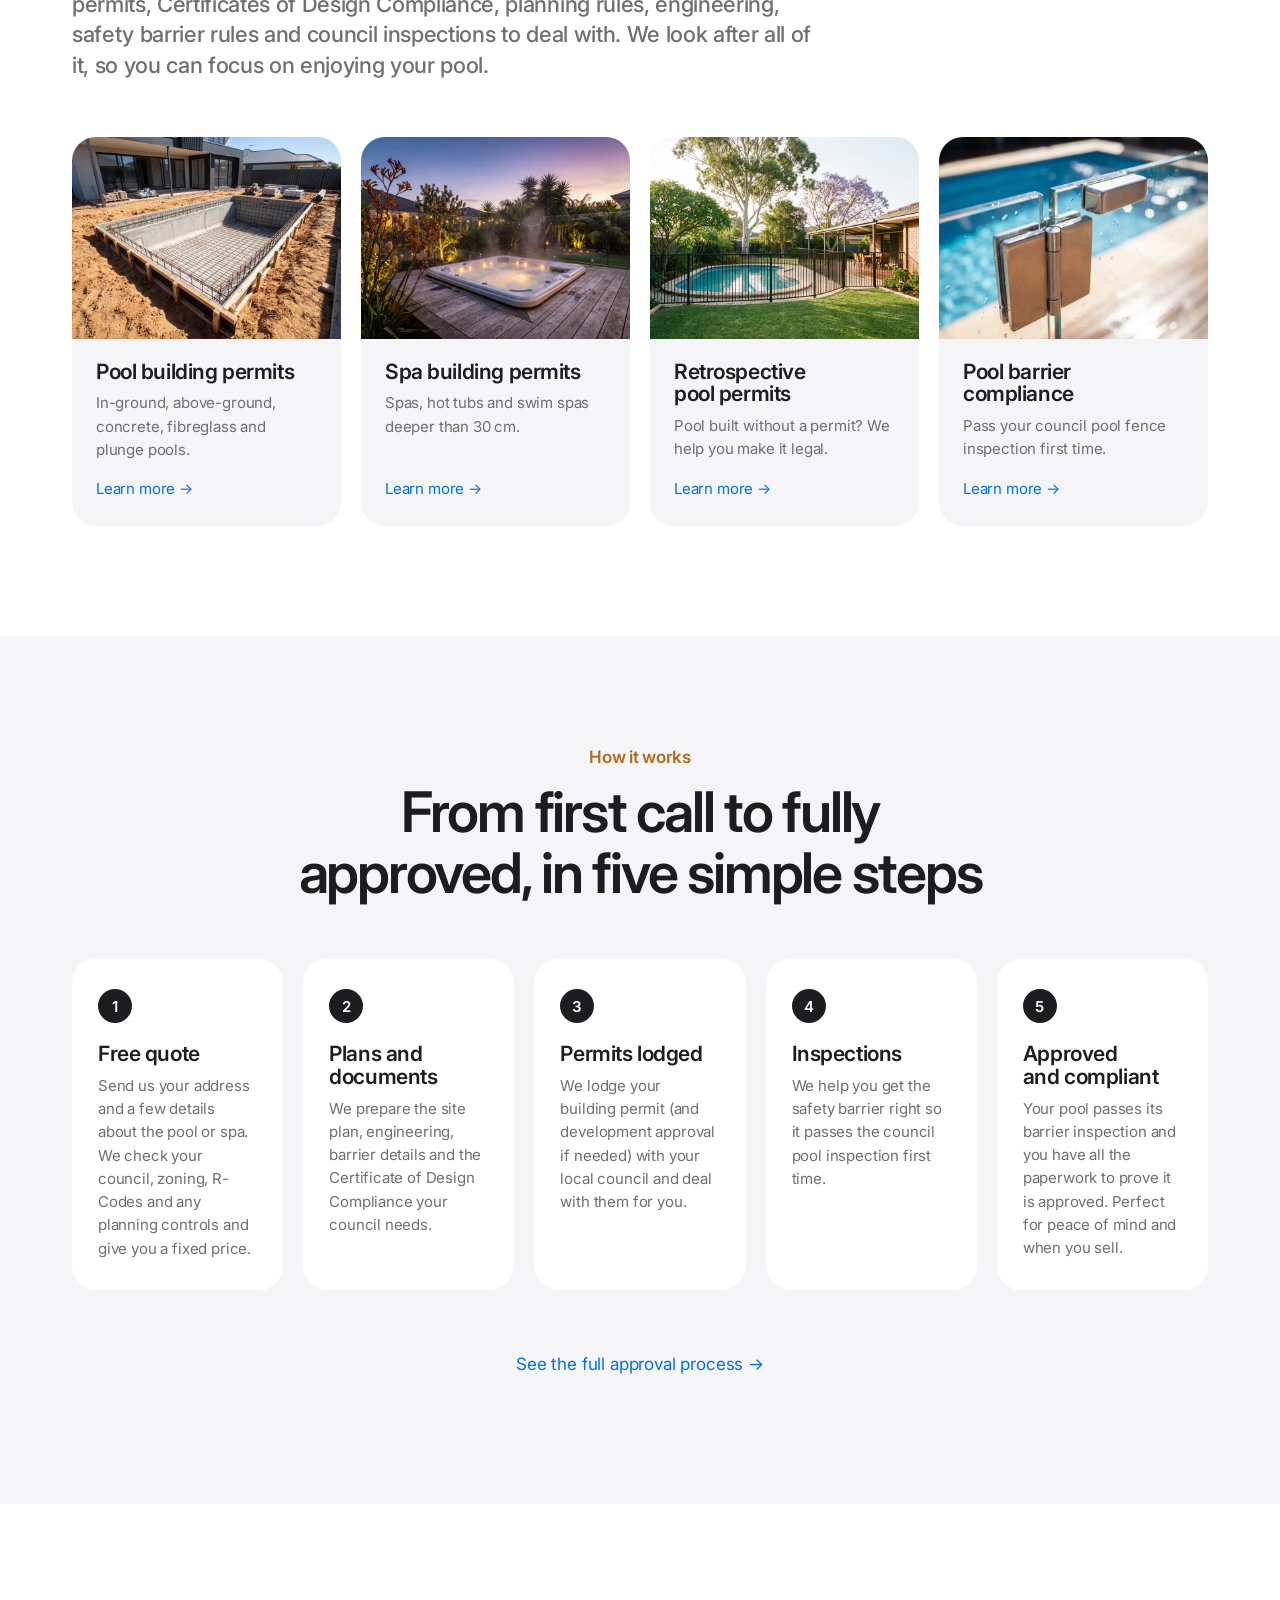
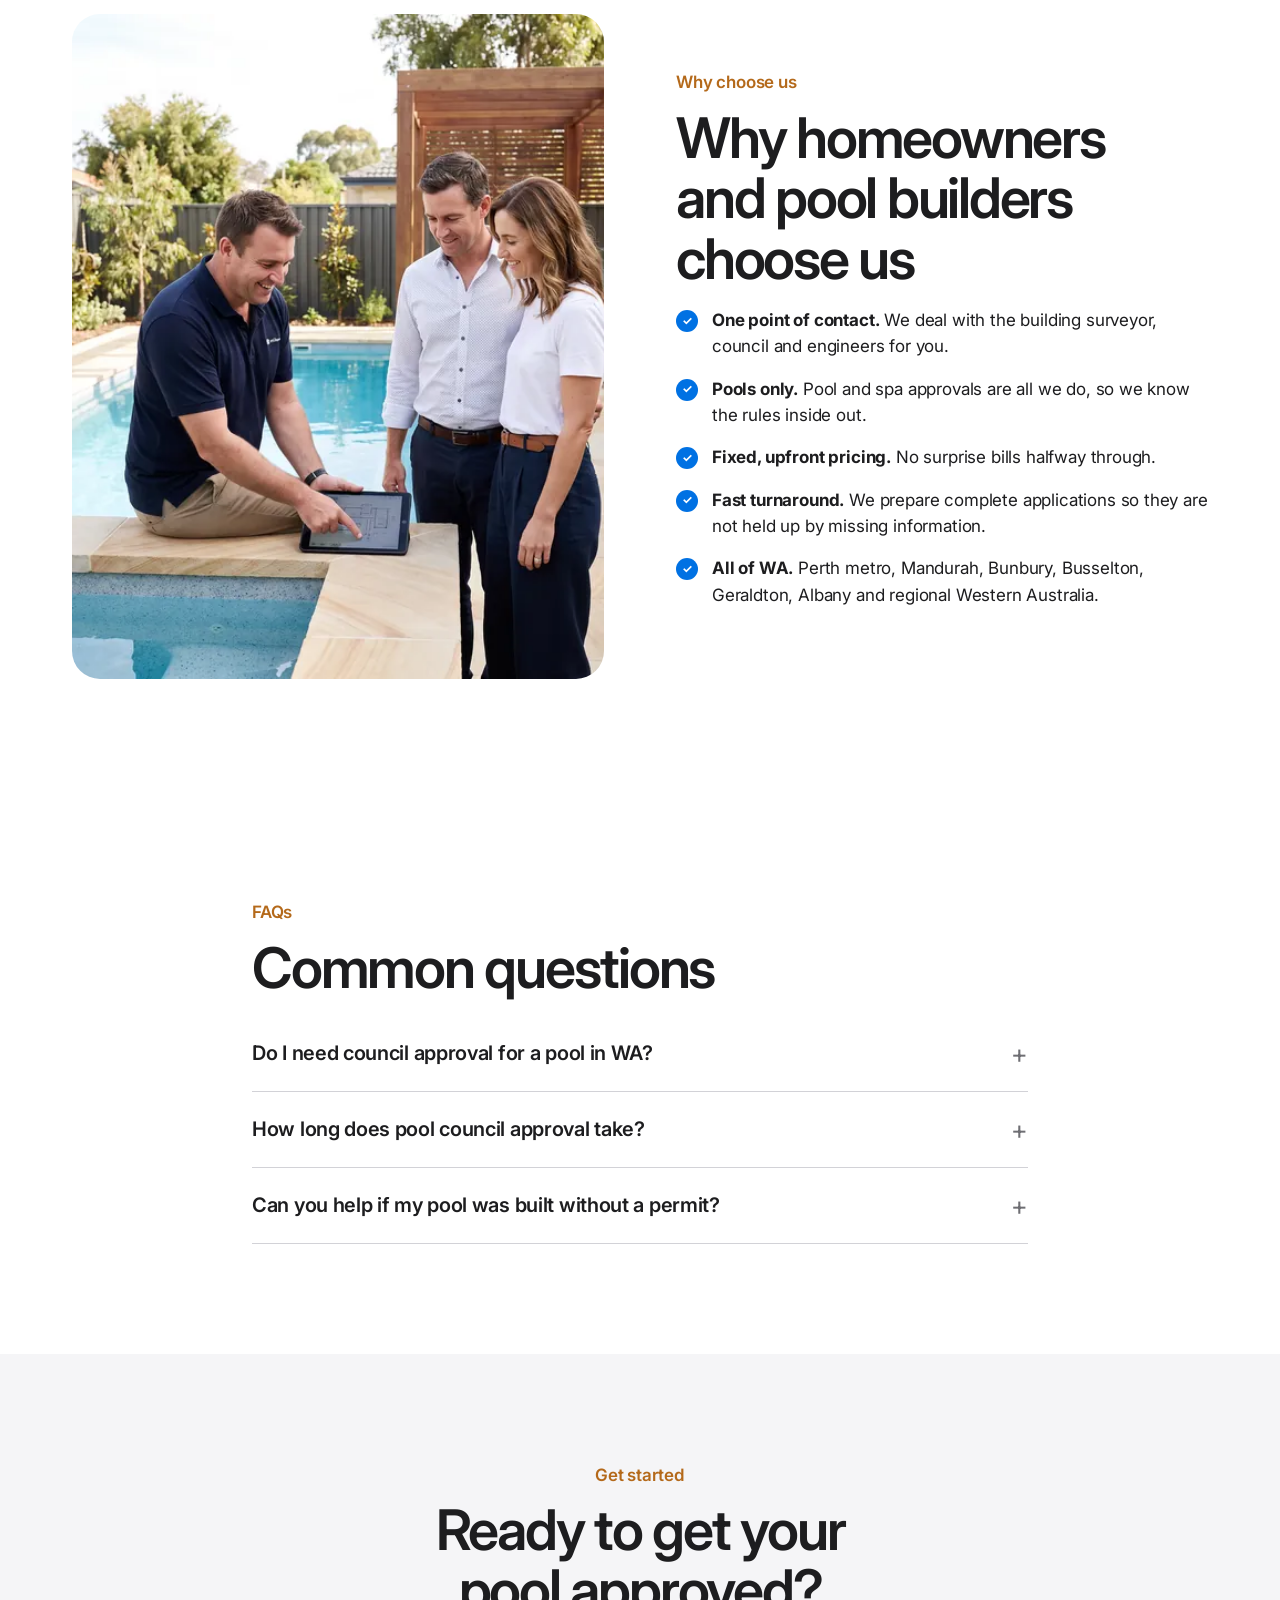
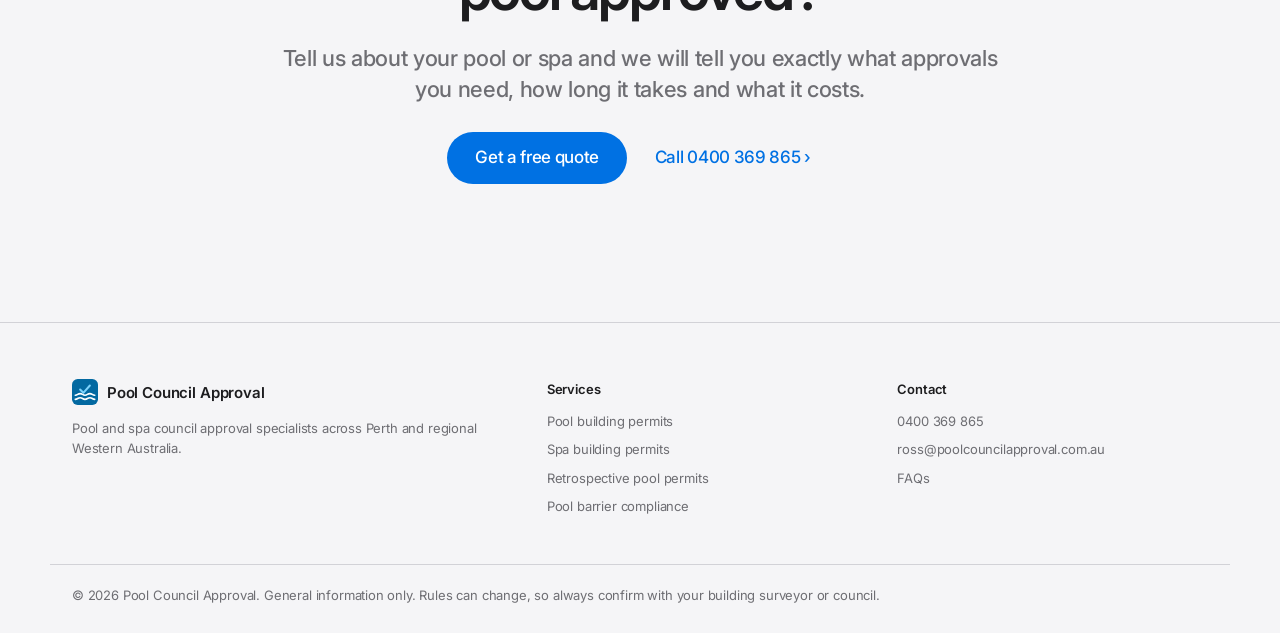
==== commit 38022bf3: "Show ross@poolcouncilapproval.com.au as the contact email Co-Authored-By: Claude Opus 5.5 <noreply@a" ====
--- a/index.html
+++ b/index.html
@@ -20,7 +20,7 @@
 <link rel="stylesheet" href="https://fonts.googleapis.com/css2?family=Inter:wght@400;500;600;700&display=swap">
 <link rel="preload" as="image" href="/images/hero.webp" fetchpriority="high">
 <link rel="stylesheet" href="/styles.css?v=2">
-<script type="application/ld+json">{"@context": "https://schema.org", "@type": "ProfessionalService", "name": "Pool Council Approval", "url": "https://poolcouncilapproval.com.au/", "logo": "https://poolcouncilapproval.com.au/favicon.svg", "image": "https://poolcouncilapproval.com.au/og-image.jpg", "telephone": "+61400369865", "email": "info@poolcouncilapproval.com.au", "areaServed": {"@type": "State", "name": "Western Australia"}, "address": {"@type": "PostalAddress", "addressRegion": "WA", "addressCountry": "AU"}, "description": "Pool and spa council approval specialists. We handle building permits, planning permits, building approval certificates for unapproved pools, and barrier compliance for WA homeowners and pool builders.", "serviceType": ["Pool building permits", "Spa building permits", "Retrospective pool permits", "Building approval certificates", "Pool barrier compliance"]}</script>
+<script type="application/ld+json">{"@context": "https://schema.org", "@type": "ProfessionalService", "name": "Pool Council Approval", "url": "https://poolcouncilapproval.com.au/", "logo": "https://poolcouncilapproval.com.au/favicon.svg", "image": "https://poolcouncilapproval.com.au/og-image.jpg", "telephone": "+61400369865", "email": "ross@poolcouncilapproval.com.au", "areaServed": {"@type": "State", "name": "Western Australia"}, "address": {"@type": "PostalAddress", "addressRegion": "WA", "addressCountry": "AU"}, "description": "Pool and spa council approval specialists. We handle building permits, planning permits, building approval certificates for unapproved pools, and barrier compliance for WA homeowners and pool builders.", "serviceType": ["Pool building permits", "Spa building permits", "Retrospective pool permits", "Building approval certificates", "Pool barrier compliance"]}</script>
 <script type="application/ld+json">{"@context": "https://schema.org", "@type": "FAQPage", "mainEntity": [{"@type": "Question", "name": "Do I need council approval for a pool in WA?", "acceptedAnswer": {"@type": "Answer", "text": "Yes. In Western Australia you need a building permit from your local council for any swimming pool or spa that can hold more than 300 mm (30 cm) of water. This includes above-ground pools, spas and many portable pools."}}, {"@type": "Question", "name": "How long does pool council approval take?", "acceptedAnswer": {"@type": "Answer", "text": "A standard pool building permit usually takes a few weeks once all documents are ready. Sites with planning overlays, easements or heritage controls can take longer. We give you a timeline with your quote."}}, {"@type": "Question", "name": "Can you help if my pool was built without a permit?", "acceptedAnswer": {"@type": "Answer", "text": "Yes. In WA this is done with a Building Approval Certificate, which approves work that was built without a permit. We handle the whole process."}}]}</script>
 </head>
 <body>
@@ -99,7 +99,7 @@
     </ul></div>
     <div><strong>Contact</strong><ul>
       <li><a href="tel:+61400369865">0400 369 865</a></li>
-      <li><a href="mailto:info@poolcouncilapproval.com.au">info@poolcouncilapproval.com.au</a></li>
+      <li><a href="mailto:ross@poolcouncilapproval.com.au">ross@poolcouncilapproval.com.au</a></li>
       <li><a href="/faqs.html">FAQs</a></li>
     </ul></div>
   </div>
